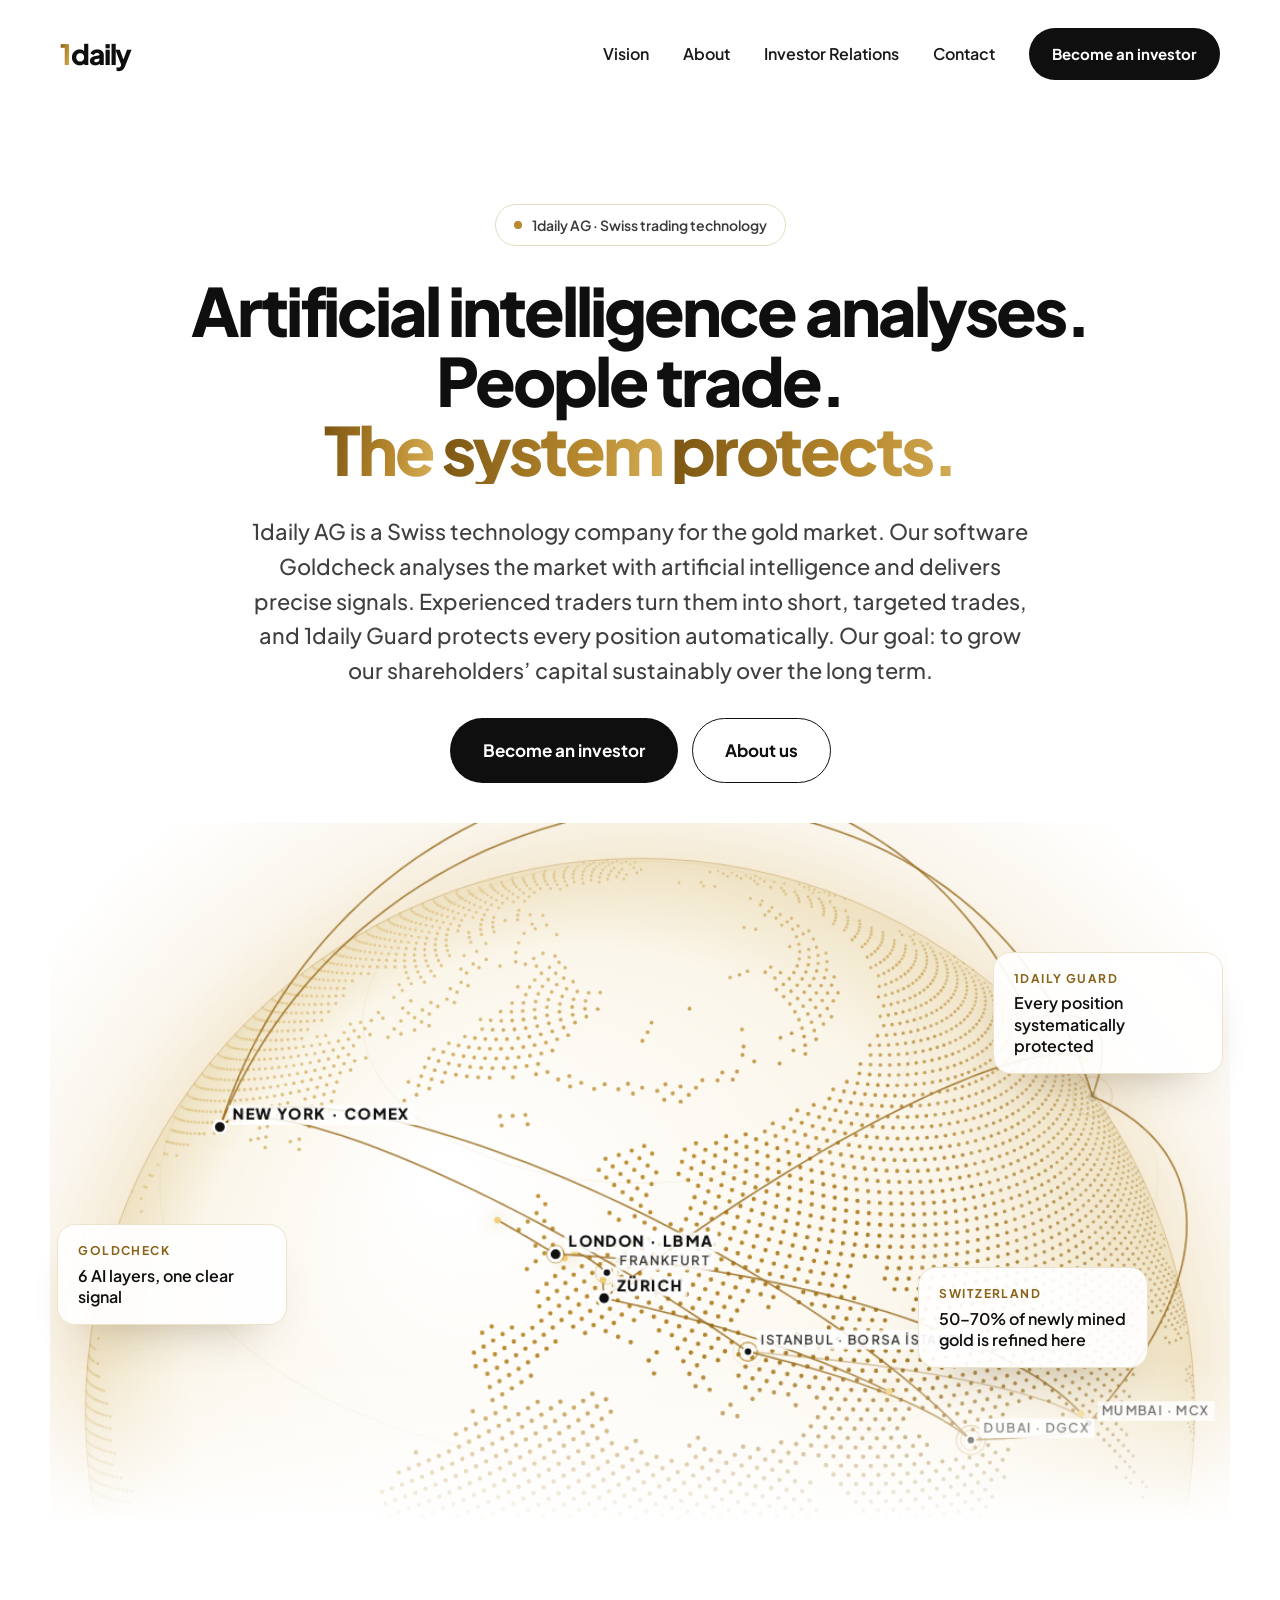
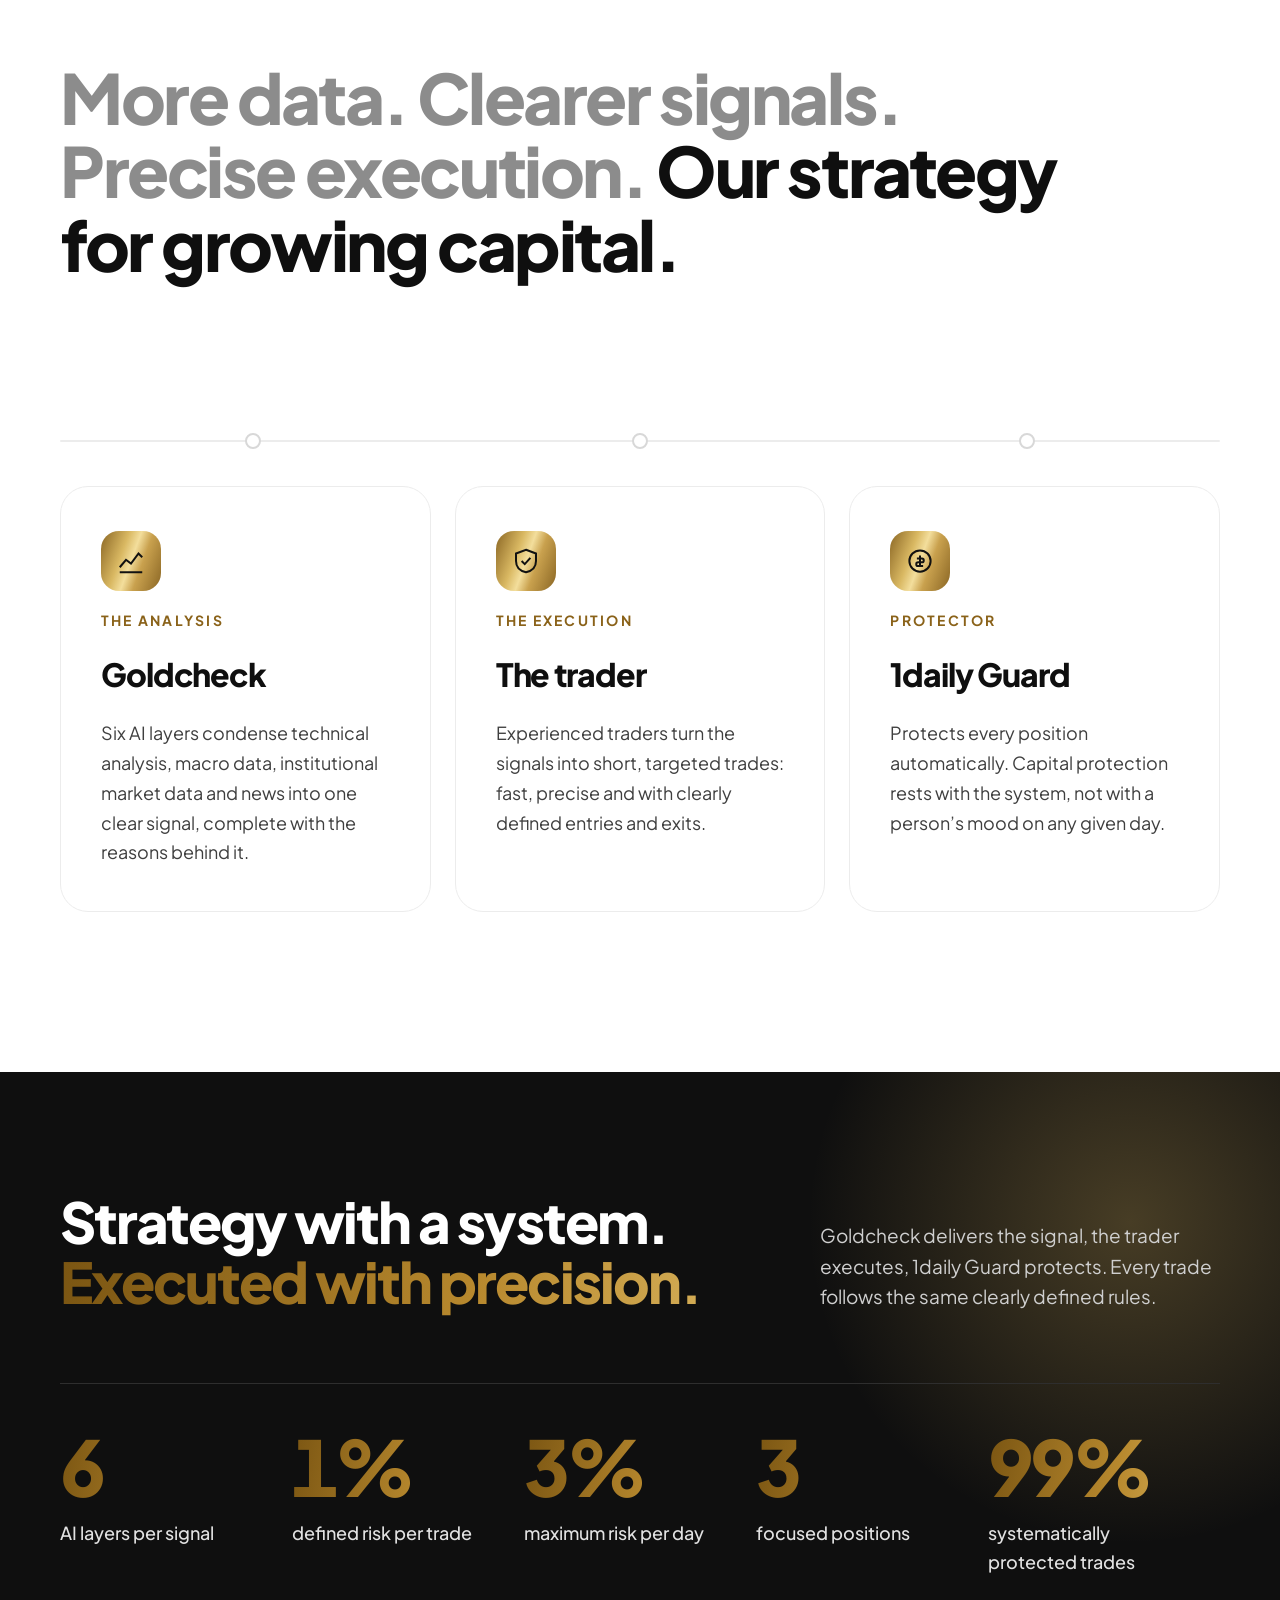
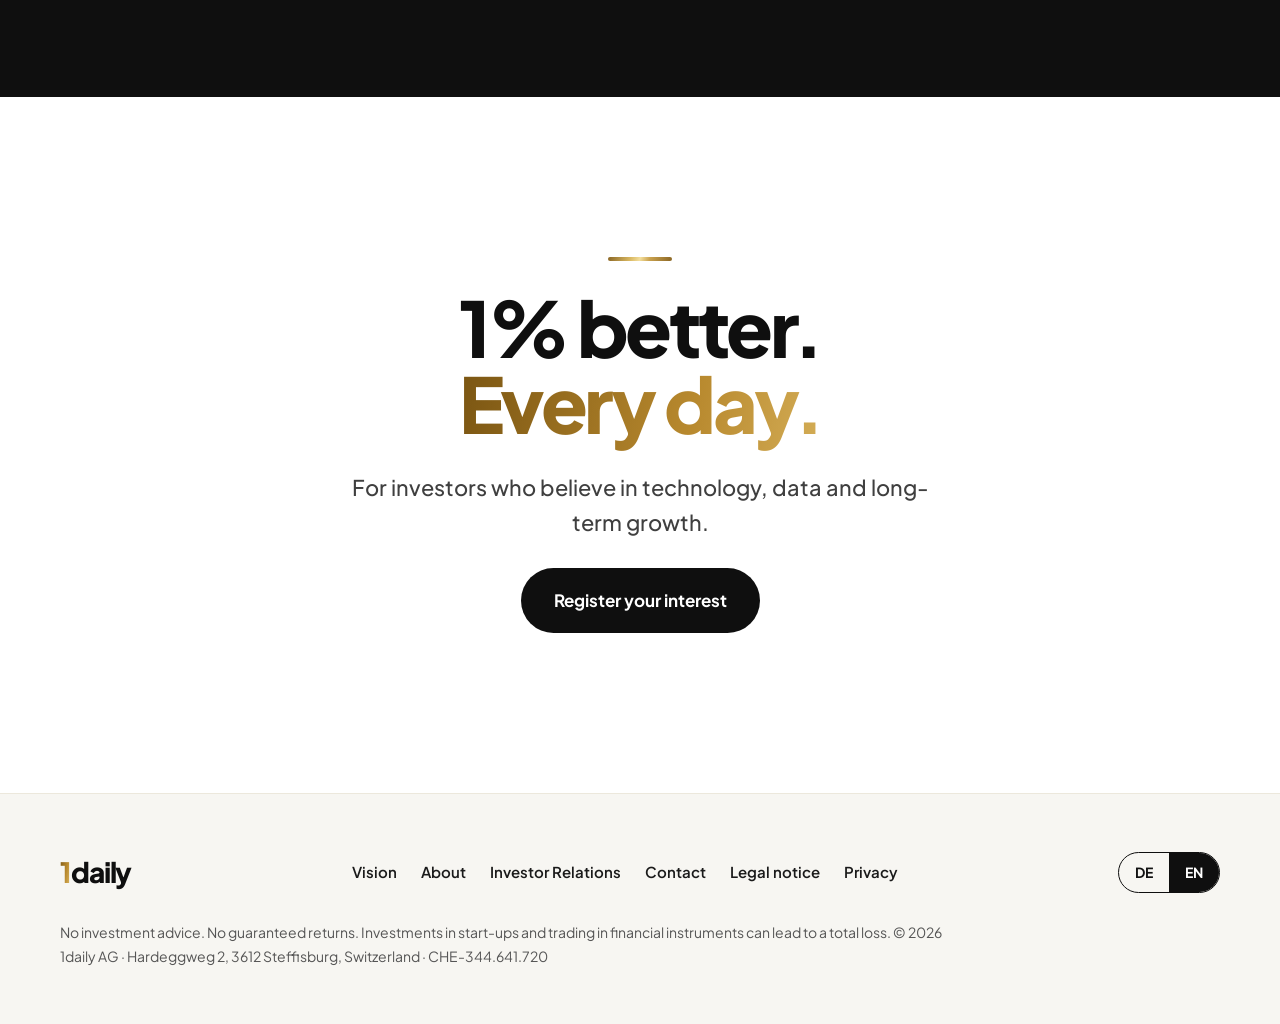
==== index.html @ 1e3e887a "Über uns: Gründerfoto (Mount Everest 2011) statt Platzhalter Co-Authored-By: Claude Opus 5.5 <norepl" ====
<!doctype html>
<html lang="de">
<head>
<meta charset="utf-8">
<meta name="viewport" content="width=device-width, initial-scale=1">
<title>1daily AG | Schweizer Handelstechnologie für den Goldmarkt</title>
<meta name="description" content="Die 1daily AG verbindet künstliche Intelligenz, erfahrene Trader und systematischen Kapitalschutz für langfristiges, nachhaltiges Kapitalwachstum am Goldmarkt.">
<meta property="og:type" content="website">
<meta property="og:title" content="1daily AG | Schweizer Handelstechnologie für den Goldmarkt">
<meta property="og:description" content="Die 1daily AG verbindet künstliche Intelligenz, erfahrene Trader und systematischen Kapitalschutz für langfristiges, nachhaltiges Kapitalwachstum am Goldmarkt.">
<meta property="og:locale" content="de_CH">
<meta name="theme-color" content="#FFFFFF">
<link rel="alternate" hreflang="de" href="index.html">
<link rel="alternate" hreflang="en" href="en/index.html">
<link rel="alternate" hreflang="x-default" href="index.html">
<link rel="icon" href="assets/img/favicon.svg" type="image/svg+xml">
<link rel="preload" href="assets/fonts/plus-jakarta-sans-latin-800-normal.woff2" as="font" type="font/woff2" crossorigin>
<link rel="stylesheet" href="assets/css/style.css?v=7">
<script>
/* Spracherkennung: Deutsch ist Standard; ohne Deutsch im Browser → Englisch. Manuelle Wahl hat Vorrang. */
(function(){try{if(/bot|crawl|spider|slurp|lighthouse/i.test(navigator.userAgent))return;var cur=document.documentElement.lang,s=localStorage.getItem('lang'),want=s;
if(!want){var l=(navigator.languages&&navigator.languages.length?navigator.languages:[navigator.language||'']).map(function(x){return(x||'').toLowerCase()});
want=cur==='de'?(l.some(function(x){return x.indexOf('de')===0})?'de':'en'):((l[0]||'').indexOf('de')===0?'de':'en');}
if(want!==cur){var alt=document.querySelector('link[rel=alternate][hreflang='+want+']');if(alt)location.replace(alt.getAttribute('href'));}}catch(e){}})();
</script>
</head>
<body>
<a class="skip" href="#main">Zum Inhalt springen</a>
<header class="site-header"><div class="wrap">
<a class="wordmark" href="index.html" aria-label="1daily AG, zur Startseite"><span class="gold">1</span>daily</a>
<nav class="nav" aria-label="Hauptnavigation"><a class="nl" href="vision.html">Vision</a><a class="nl" href="ueber-uns.html">Über uns</a><a class="nl" href="investor-relations.html">Investor Relations</a><a class="nl" href="kontakt.html">Kontakt</a><a class="btn btn-dark btn-sm" href="investor-relations.html#form">Investor werden</a></nav>
<button class="burger" type="button" data-menu="open" aria-label="Menü öffnen" aria-expanded="false" aria-controls="mmenu"><svg width="28" height="28" viewBox="0 0 28 28" fill="none" stroke-width="2.2" stroke-linecap="round" aria-hidden="true"><defs><linearGradient id="bgold" x1="0" y1="0" x2="1" y2="0"><stop offset="0" stop-color="#8A6624"/><stop offset=".55" stop-color="#D9B862"/><stop offset="1" stop-color="#B8892E"/></linearGradient></defs><path stroke="url(#bgold)" d="M4 8h20M10 14h14M16 20h8"/></svg></button>
</div></header>
<div class="mmenu" id="mmenu" role="dialog" aria-modal="true" aria-label="Menü">
<div class="mmenu-top"><a class="wordmark" href="index.html" aria-label="1daily AG, zur Startseite"><span class="gold">1</span>daily</a><button class="burger close" style="display:inline-flex" type="button" data-menu="close" aria-label="Menü schliessen"><svg width="22" height="22" viewBox="0 0 24 24" fill="none" stroke="#0F0F0F" stroke-width="2" stroke-linecap="round" aria-hidden="true"><path d="M6 6l12 12M18 6L6 18"/></svg></button></div>
<nav aria-label="Mobile Navigation"><a href="vision.html">Vision<svg width="22" height="22" viewBox="0 0 24 24" fill="none" stroke="#8A6219" stroke-width="2" aria-hidden="true"><path d="M5 12h14M13 6l6 6-6 6"/></svg></a><a href="ueber-uns.html">Über uns<svg width="22" height="22" viewBox="0 0 24 24" fill="none" stroke="#8A6219" stroke-width="2" aria-hidden="true"><path d="M5 12h14M13 6l6 6-6 6"/></svg></a><a href="investor-relations.html">Investor Relations<svg width="22" height="22" viewBox="0 0 24 24" fill="none" stroke="#8A6219" stroke-width="2" aria-hidden="true"><path d="M5 12h14M13 6l6 6-6 6"/></svg></a><a href="kontakt.html">Kontakt<svg width="22" height="22" viewBox="0 0 24 24" fill="none" stroke="#8A6219" stroke-width="2" aria-hidden="true"><path d="M5 12h14M13 6l6 6-6 6"/></svg></a></nav>
<div class="mmenu-bottom"><a class="btn btn-gold" href="investor-relations.html#form">Investor werden</a>
<div class="lang" style="align-self:center" aria-label="Sprache"><a href="index.html" data-lang="de" hreflang="de" lang="de" aria-current="true">Deutsch</a><a href="en/index.html" data-lang="en" hreflang="en" lang="en">English</a></div>
<small>1daily AG · Steffisburg, Schweiz</small></div>
</div>
<main id="main">

<section class="hero">
<div class="pill up"><span class="dot blink"></span>1daily AG · Schweizer Handelstechnologie</div>
<h1 class="h-xl up u1">Die künstliche Intelligenz analysiert.<br>Der Mensch handelt.<br><span class="gold">Das System schützt.</span></h1>
<div class="up u2" style="display:flex;flex-direction:column;align-items:center;gap:8px">
<p class="lead" id="hero-lead">Die 1daily AG ist ein Schweizer Technologieunternehmen für den Goldmarkt. Unsere Software Goldcheck analysiert den Markt mit künstlicher Intelligenz und liefert präzise Signale. Erfahrene Trader setzen sie in kurzen, gezielten Trades um, und 1daily&nbsp;Guard sichert jede Position automatisch ab. Unser Ziel: das Kapital unserer Aktionärinnen und Aktionäre langfristig und nachhaltig wachsen zu lassen.</p>
<button class="more" type="button" data-more="hero-lead" aria-expanded="false" aria-controls="hero-lead"></button></div>
<div class="ctas up u3"><a class="btn btn-dark" href="investor-relations.html#form">Investor werden</a><a class="btn btn-light" href="ueber-uns.html">Über uns</a></div>
</section>
<section class="globe-stage zoom" aria-label="Globus der wichtigsten Goldhandelsplätze">
<div class="globe-box"><canvas id="globe" data-cfg='{"lon0":6,"tilt":0.62,"scale":0.47,"speed":0.00005,"period":7600,"labels":true}' role="img" aria-label="Rotierender Globus mit goldenen Verbindungen zwischen den wichtigsten Goldhandelsplätzen: London (LBMA), Zürich, Frankfurt, COMEX New York, SHFE Shanghai, JPX Osaka, MCX Mumbai, DGCX Dubai und Borsa İstanbul."></canvas></div>
<div class="globe-fade"></div>
<div class="chip float f1" style="left:3%;top:56%"><b>Goldcheck</b><span>6 KI-Ebenen, ein klares Signal</span></div>
<div class="chip float f2" style="right:3%;top:18%"><b>1daily&nbsp;Guard</b><span>Jede Position systematisch abgesichert</span></div>
<div class="chip float f3" style="right:9%;top:62%"><b>Schweiz</b><span>50–70 % des neuen Goldes werden hier raffiniert</span></div>
</section>
<section class="wrap statement"><h2 class="reveal"><span class="muted">Mehr Daten. Klarere Signale. Präzise Umsetzung.</span> Unsere Strategie für wachsendes Kapital.</h2></section>
<section class="wrap" style="padding-bottom:160px"><div class="grid g3" data-flow><article class="card reveal"><div class="icon"><svg width="30" height="30" viewBox="0 0 24 24" fill="none" stroke="#111" stroke-width="1.6" aria-hidden="true"><path d="M3 17l5-6 4 3 6-8 3 3"/><path d="M3 21h18"/></svg></div><div class="eyebrow">Die Analyse</div><h3>Goldcheck</h3><p>Sechs KI-Ebenen verdichten Technik, Makrodaten, institutionelle Marktdaten und News zu einem klaren, begründeten Signal.</p></article><article class="card reveal"><div class="icon"><svg width="30" height="30" viewBox="0 0 24 24" fill="none" stroke="#111" stroke-width="1.6" aria-hidden="true"><path d="M12 3l8 3v6c0 5-3.5 8-8 9-4.5-1-8-4-8-9V6z"/><path d="M8.5 12l2.5 2.5 4.5-5"/></svg></div><div class="eyebrow">Der Handel</div><h3>Der Trader</h3><p>Erfahrene Trader setzen die Signale in kurzen, gezielten Trades um: schnell, präzise und mit klar definiertem Ein- und Ausstieg.</p></article><article class="card reveal"><div class="icon"><svg width="30" height="30" viewBox="0 0 24 24" fill="none" stroke="#111" stroke-width="1.6" aria-hidden="true"><circle cx="12" cy="12" r="8.5"/><path d="M12 7.5v9M9.5 10h4a1.5 1.5 0 010 3h-3a1.5 1.5 0 000 3h4"/></svg></div><div class="eyebrow">Protector</div><h3>1daily&nbsp;Guard</h3><p>Sichert jede Position automatisch ab. Der Kapitalschutz liegt beim System, nicht bei der Tagesform eines Menschen.</p></article></div></section>
<section class="dark"><div class="glow"></div><div class="wrap sec" style="position:relative;display:flex;flex-direction:column;gap:72px">
<div class="reveal" style="display:flex;flex-wrap:wrap;justify-content:space-between;align-items:flex-end;gap:28px">
<h2 class="h-l">Strategie mit System.<br><span class="gold">Präzise umgesetzt.</span></h2>
<p style="font-size:19px;max-width:400px">Goldcheck liefert das Signal, der Trader setzt es um, 1daily&nbsp;Guard sichert ab. Jeder Trade folgt denselben, klar definierten Regeln.</p></div>
<div class="rules"><div class="reveal"><div class="big gold">6</div><span>KI-Ebenen pro Signal</span></div><div class="reveal"><div class="big gold">1 %</div><span>definiertes Risiko pro Trade</span></div><div class="reveal"><div class="big gold">3 %</div><span>maximales Risiko pro Tag</span></div><div class="reveal"><div class="big gold">3</div><span>fokussierte Positionen</span></div><div class="reveal"><div class="big gold">100 %</div><span>systematisch abgesicherte Trades</span></div></div></div></section>
<section class="wrap sec center" style="padding-top:160px;padding-bottom:160px">
<div class="bar reveal"></div>
<h2 class="reveal" style="font-size:clamp(44px,6vw,84px);line-height:1;letter-spacing:-.045em">1 % besser.<br><span class="gold">Jeden Tag.</span></h2>
<p class="reveal lead" style="max-width:600px">Für Investoren, die an Technologie, Daten und langfristiges Wachstum glauben.</p>
<a class="btn btn-dark reveal" href="investor-relations.html#form">Interesse anmelden</a>
</section>
</main>
<footer class="site-footer"><div class="wrap">
<div class="foot-top"><a class="wordmark" href="index.html" aria-label="1daily AG, zur Startseite"><span class="gold">1</span>daily</a>
<nav class="foot-nav" aria-label="Fusszeile"><a href="vision.html">Vision</a><a href="ueber-uns.html">Über uns</a><a href="investor-relations.html">Investor Relations</a><a href="kontakt.html">Kontakt</a><a href="kontakt.html#impressum">Impressum</a><a href="datenschutz.html">Datenschutz</a></nav>
<div class="lang" role="group" aria-label="Sprache wählen"><a href="index.html" data-lang="de" hreflang="de" lang="de" aria-current="true">DE</a><a href="en/index.html" data-lang="en" hreflang="en" lang="en">EN</a></div></div>
<p class="foot-legal">Keine Anlageberatung. Keine Renditegarantie. Investitionen in Jungunternehmen und der Handel mit Finanzinstrumenten können zum Totalverlust führen. © 2026 1daily AG · Hardeggweg 2, 3612 Steffisburg, Schweiz · CHE-344.641.720</p>
</div></footer>
<script src="assets/js/config.js?v=5"></script>
<script src="assets/js/globe.js?v=5"></script>
<script src="assets/js/anim.js?v=4"></script>
<script src="assets/js/main.js?v=4"></script>
</body>
</html>
---- assets/css/style.css ----
/* 1daily AG – Website Stylesheet */
@font-face{font-family:"Plus Jakarta Sans";font-style:normal;font-weight:400;font-display:swap;src:url(../fonts/plus-jakarta-sans-latin-400-normal.woff2) format("woff2");unicode-range:U+0000-00FF,U+0131,U+0152-0153,U+02BB-02BC,U+02C6,U+02DA,U+02DC,U+0304,U+0308,U+0329,U+2000-206F,U+20AC,U+2122,U+2191,U+2193,U+2212,U+2215,U+FEFF,U+FFFD}
@font-face{font-family:"Plus Jakarta Sans";font-style:normal;font-weight:500;font-display:swap;src:url(../fonts/plus-jakarta-sans-latin-500-normal.woff2) format("woff2");unicode-range:U+0000-00FF,U+0131,U+0152-0153,U+02BB-02BC,U+02C6,U+02DA,U+02DC,U+0304,U+0308,U+0329,U+2000-206F,U+20AC,U+2122,U+2191,U+2193,U+2212,U+2215,U+FEFF,U+FFFD}
@font-face{font-family:"Plus Jakarta Sans";font-style:normal;font-weight:600;font-display:swap;src:url(../fonts/plus-jakarta-sans-latin-600-normal.woff2) format("woff2");unicode-range:U+0000-00FF,U+0131,U+0152-0153,U+02BB-02BC,U+02C6,U+02DA,U+02DC,U+0304,U+0308,U+0329,U+2000-206F,U+20AC,U+2122,U+2191,U+2193,U+2212,U+2215,U+FEFF,U+FFFD}
@font-face{font-family:"Plus Jakarta Sans";font-style:normal;font-weight:700;font-display:swap;src:url(../fonts/plus-jakarta-sans-latin-700-normal.woff2) format("woff2");unicode-range:U+0000-00FF,U+0131,U+0152-0153,U+02BB-02BC,U+02C6,U+02DA,U+02DC,U+0304,U+0308,U+0329,U+2000-206F,U+20AC,U+2122,U+2191,U+2193,U+2212,U+2215,U+FEFF,U+FFFD}
@font-face{font-family:"Plus Jakarta Sans";font-style:normal;font-weight:800;font-display:swap;src:url(../fonts/plus-jakarta-sans-latin-800-normal.woff2) format("woff2");unicode-range:U+0000-00FF,U+0131,U+0152-0153,U+02BB-02BC,U+02C6,U+02DA,U+02DC,U+0304,U+0308,U+0329,U+2000-206F,U+20AC,U+2122,U+2191,U+2193,U+2212,U+2215,U+FEFF,U+FFFD}
@font-face{font-family:"Plus Jakarta Sans";font-style:normal;font-weight:400;font-display:swap;src:url(../fonts/plus-jakarta-sans-latin-ext-400-normal.woff2) format("woff2");unicode-range:U+0100-02BA,U+02BD-02C5,U+02C7-02CC,U+02CE-02D7,U+02DD-02FF,U+0304,U+0308,U+0329,U+1D00-1DBF,U+1E00-1E9F,U+1EF2-1EFF,U+2020,U+20A0-20AB,U+20AD-20C0,U+2113,U+2C60-2C7F,U+A720-A7FF}
@font-face{font-family:"Plus Jakarta Sans";font-style:normal;font-weight:600;font-display:swap;src:url(../fonts/plus-jakarta-sans-latin-ext-600-normal.woff2) format("woff2");unicode-range:U+0100-02BA,U+02BD-02C5,U+02C7-02CC,U+02CE-02D7,U+02DD-02FF,U+0304,U+0308,U+0329,U+1D00-1DBF,U+1E00-1E9F,U+1EF2-1EFF,U+2020,U+20A0-20AB,U+20AD-20C0,U+2113,U+2C60-2C7F,U+A720-A7FF}
@font-face{font-family:"Plus Jakarta Sans";font-style:normal;font-weight:800;font-display:swap;src:url(../fonts/plus-jakarta-sans-latin-ext-800-normal.woff2) format("woff2");unicode-range:U+0100-02BA,U+02BD-02C5,U+02C7-02CC,U+02CE-02D7,U+02DD-02FF,U+0304,U+0308,U+0329,U+1D00-1DBF,U+1E00-1E9F,U+1EF2-1EFF,U+2020,U+20A0-20AB,U+20AD-20C0,U+2113,U+2C60-2C7F,U+A720-A7FF}

:root{
  --ink:#0F0F0F;--text:#3F3F3F;--muted:#6A6A6A;--line:#ECECEC;--cream:#F7F6F2;--goldline:#ECE3CC;
  --gold-dark:#8A6219;--gold:#B8892E;
  --gold-text:linear-gradient(100deg,#7A5512 0%,#B8892E 30%,#D9B45E 50%,#B8892E 70%,#7A5512 100%);
  --gold-bg:linear-gradient(110deg,#8A6624 0%,#D9B862 35%,#F3DE9C 50%,#C9A14E 65%,#8A6624 100%);
  --wrap:1240px;--pad:40px;
}
*,*::before,*::after{box-sizing:border-box}
html{-webkit-text-size-adjust:100%;scroll-behavior:smooth}
body{margin:0;background:#FFF;color:#111;font-family:"Plus Jakarta Sans",ui-sans-serif,system-ui,-apple-system,"Segoe UI",sans-serif;font-size:18px;line-height:1.6;overflow-x:hidden}
a{color:inherit;text-decoration:none}
img{max-width:100%;display:block}
h1,h2,h3{margin:0;color:var(--ink);font-weight:800;letter-spacing:-.035em}
p{margin:0}
.wrap{max-width:var(--wrap);margin:0 auto;padding-left:var(--pad);padding-right:var(--pad)}
.skip{position:absolute;left:-999px;top:0;background:#000;color:#fff;padding:10px 16px;z-index:200}
.skip:focus{left:10px;top:10px}
:focus-visible{outline:3px solid #C9A14E;outline-offset:3px}

/* Typo */
.gold{background:var(--gold-text);background-size:220% 100%;-webkit-background-clip:text;background-clip:text;color:transparent;animation:sheen 7s linear infinite}
@keyframes sheen{to{background-position:-220% 0}}
.eyebrow{font-size:14px;font-weight:700;letter-spacing:.16em;text-transform:uppercase;color:var(--gold-dark)}
.h-xl{font-size:clamp(36px,5.2vw,78px);line-height:1.04;letter-spacing:-.045em}
.h-l{font-size:clamp(34px,4.4vw,64px);line-height:1.06}
.h-m{font-size:clamp(28px,3vw,40px);line-height:1.15}
.lead{font-size:clamp(19px,1.7vw,22px);line-height:1.6;font-weight:500;color:var(--text)}
.body{font-size:19px;line-height:1.7;font-weight:500;color:var(--text)}
.muted{color:#8C8C8C}

/* Buttons */
.btn{display:inline-flex;align-items:center;justify-content:center;gap:10px;border-radius:999px;font-weight:700;font-size:17px;padding:18px 32px;border:1.5px solid transparent;cursor:pointer;font-family:inherit;transition:transform .25s ease,box-shadow .25s ease}
.btn:hover{transform:translateY(-2px);box-shadow:0 14px 30px -14px rgba(0,0,0,.45)}
.btn-dark{background:var(--ink);color:#FFF}
.btn-light{background:#FFF;color:var(--ink);border-color:var(--ink)}
.btn-gold{background:var(--gold-bg);color:#111;font-weight:800}
.btn-sm{padding:13px 22px;font-size:15px}

/* Header */
.site-header{position:relative;z-index:20}
.site-header .wrap{display:flex;align-items:center;justify-content:space-between;gap:18px;padding-top:28px;padding-bottom:28px}
.wordmark{font-size:28px;font-weight:800;letter-spacing:-.04em;color:var(--ink)}
.nav{display:flex;align-items:center;gap:34px;font-size:16px;font-weight:600;color:#1A1A1A}
.nav a.nl:hover,.nav a[aria-current="page"]{color:var(--gold-dark)}
.burger{display:none;width:48px;height:48px;border-radius:12px;border:0;background:transparent;margin-right:-10px;transition:transform .25s ease;align-items:center;justify-content:center;cursor:pointer;padding:0}
.burger:hover{transform:translateX(-2px)}
.burger:active{transform:scale(.94)}
.mmenu{position:fixed;inset:0;z-index:100;background:#FFF;display:none;flex-direction:column;padding:28px 28px 36px;overflow-y:auto}
.menu-open .mmenu{display:flex;animation:menuin .35s cubic-bezier(.2,.7,.2,1) both}
.menu-open{overflow:hidden}
@keyframes menuin{from{opacity:0;transform:translateY(-12px)}to{opacity:1;transform:none}}
.mmenu-top{display:flex;justify-content:space-between;align-items:center}
.mmenu nav{display:flex;flex-direction:column;margin-top:48px;border-top:1px solid var(--line)}
.mmenu nav a{display:flex;justify-content:space-between;align-items:center;padding:22px 0;border-bottom:1px solid var(--line);font-size:30px;font-weight:800;letter-spacing:-.03em;color:var(--ink)}
.mmenu nav a:hover,.mmenu nav a[aria-current="page"]{color:var(--gold-dark)}
.mmenu-bottom{margin-top:auto;padding-top:40px;display:flex;flex-direction:column;gap:18px;text-align:center}
.mmenu-bottom .btn{width:100%;padding:20px;font-size:18px}
.mmenu-bottom small{font-size:14px;color:#555}

/* Hero (Startseite) */
.hero{max-width:1100px;margin:0 auto;padding:96px var(--pad) 0;text-align:center;display:flex;flex-direction:column;align-items:center;gap:30px}
.pill{display:inline-flex;align-items:center;gap:10px;border:1px solid #E6DCC2;border-radius:999px;padding:9px 18px;font-size:14px;font-weight:600;color:#3A3A3A}
.dot{width:8px;height:8px;border-radius:50%;background:var(--gold)}
.hero .lead{max-width:780px}
.more{display:none;background:none;border:0;padding:6px 0;font:inherit;font-size:16px;font-weight:700;color:var(--gold-dark);cursor:pointer}
.ctas{display:flex;flex-wrap:wrap;justify-content:center;gap:14px}
.globe-stage{position:relative;max-width:var(--wrap);margin:40px auto 0;height:clamp(420px,56vw,760px);overflow:hidden}
.globe-box{position:absolute;left:50%;top:0;width:min(1180px,140%);aspect-ratio:1/1;transform:translateX(-50%)}
.globe-box canvas{position:absolute;inset:0;width:100%;height:100%;display:block;cursor:grab;touch-action:pan-y}
.globe-fade{position:absolute;left:0;right:0;bottom:0;height:180px;background:linear-gradient(180deg,rgba(255,255,255,0) 0%,#FFF 90%);pointer-events:none}
.chip{position:absolute;background:rgba(255,255,255,.92);border:1px solid var(--goldline);border-radius:18px;padding:16px 20px;box-shadow:0 24px 50px -30px rgba(80,55,10,.45);display:flex;flex-direction:column;gap:4px;max-width:230px;pointer-events:none}
.chip b{font-size:12px;font-weight:700;letter-spacing:.12em;text-transform:uppercase;color:var(--gold-dark)}
.chip span{font-size:16px;font-weight:600;line-height:1.35;color:#111}
.statement{padding-top:120px;padding-bottom:160px}
.statement h2{font-size:clamp(34px,5.4vw,72px);line-height:1.06;max-width:1000px}

/* Karten */
.grid{display:grid;gap:24px}
.g3{grid-template-columns:repeat(auto-fit,minmax(300px,1fr))}
.g4{grid-template-columns:repeat(auto-fit,minmax(240px,1fr))}
.card{border:1.5px solid var(--line);border-radius:28px;padding:44px 40px;display:flex;flex-direction:column;gap:18px;background:#FFF;transition:transform .35s ease,border-color .35s ease,box-shadow .35s ease}
.card:hover{transform:translateY(-6px);border-color:#D9B45E;box-shadow:0 30px 60px -36px rgba(122,85,18,.45)}
.icon{width:60px;height:60px;border-radius:18px;background:var(--gold-bg);display:flex;align-items:center;justify-content:center}
.card h3{font-size:32px}
.card p{font-size:18px;line-height:1.65;color:var(--text)}
.num{font-size:15px;font-weight:800;color:var(--gold-dark)}

/* Sektionen */
.sec{padding-top:120px;padding-bottom:120px}
.sec-tight{padding-top:40px}
.bg-cream{background:var(--cream)}
.dark{background:var(--ink);color:#FFF;position:relative;overflow:hidden}
.dark h2,.dark h3{color:#FFF}
.dark p{color:#CFCFCF}
.glow{position:absolute;right:-200px;top:-200px;width:700px;height:700px;border-radius:50%;background:radial-gradient(circle,rgba(217,180,94,.28),rgba(217,180,94,0) 65%);pointer-events:none}
.sec-head{display:flex;flex-direction:column;gap:20px;max-width:880px;margin-bottom:64px}
.split{display:flex;flex-wrap:wrap;gap:64px}
.split>*{flex:1 1 380px}
.stack{display:flex;flex-direction:column;gap:22px}
.rules{display:grid;grid-template-columns:repeat(auto-fit,minmax(190px,1fr));border-top:1px solid #2E2E2E}
.rules>div{padding:44px 28px 0 0;display:flex;flex-direction:column;gap:14px}
.big{font-size:clamp(56px,6vw,88px);font-weight:800;letter-spacing:-.05em;line-height:1}
.dark .rules span{font-size:18px;font-weight:500;color:#E2E2E2}
.center{text-align:center;display:flex;flex-direction:column;align-items:center;gap:28px}
.bar{width:64px;height:4px;border-radius:4px;background:var(--gold-bg)}
.rule{height:2px;width:100%;background:var(--gold-bg);transform-origin:left center;animation:rule 1.8s cubic-bezier(.2,.7,.2,1) .4s both}
@keyframes rule{from{transform:scaleX(0)}}
.page-hero{padding-top:110px;padding-bottom:110px;display:flex;flex-direction:column;gap:30px}
.page-hero h1{font-size:clamp(40px,6vw,92px);line-height:1.03;letter-spacing:-.045em;max-width:1100px}
.page-hero .lead{max-width:780px;font-size:clamp(20px,1.8vw,24px)}
blockquote{margin:0}
.quote{padding:56px;border-radius:32px;background:var(--cream);font-size:clamp(24px,2.6vw,38px);line-height:1.3;font-weight:700;letter-spacing:-.025em;color:var(--ink)}
.quote-side{border-left:3px solid #C9A14E;padding-left:40px;display:flex;flex-direction:column;gap:22px}
.quote-side .q{font-size:clamp(22px,2vw,28px);line-height:1.5;font-weight:600;color:var(--ink);letter-spacing:-.015em}
.mix{display:flex;flex-wrap:wrap;gap:40px;margin-top:64px}
.mix>div{flex:1 1 260px;border-top:3px solid #C9A14E;padding-top:24px}
.mix b{display:block;font-size:26px;font-weight:800;letter-spacing:-.02em}
.mix p{margin-top:10px;color:#4A4A4A}
.facts{display:grid;grid-template-columns:repeat(auto-fit,minmax(220px,1fr));gap:0;border-top:1px solid var(--line)}
.facts>div{padding:28px 24px 28px 0;border-bottom:1px solid var(--line)}
.facts dt{font-size:13px;font-weight:700;letter-spacing:.12em;text-transform:uppercase;color:var(--gold-dark)}
.facts dd{margin:8px 0 0;font-size:19px;font-weight:600;color:var(--ink)}
.portrait{aspect-ratio:4/5;border-radius:30px;background:linear-gradient(160deg,#F7F1E1,#FFFFFF 60%);border:1px solid var(--goldline);display:flex;align-items:flex-end;justify-content:flex-start;padding:36px;overflow:hidden;position:relative}
.portrait .initials{position:absolute;right:-20px;top:-40px;font-size:260px;font-weight:800;letter-spacing:-.06em;line-height:1;opacity:.9}
.stat-row{display:flex;gap:44px;flex-wrap:wrap}
.stat-row .big{font-size:64px}
.funds{display:grid;grid-template-columns:repeat(auto-fit,minmax(200px,1fr));gap:18px}
.funds>div{background:#1A1A1A;border:1px solid #2E2E2E;border-radius:22px;padding:28px}
.funds span{display:block;margin-top:8px;color:#D6D6D6;font-size:17px}

/* Formulare */
.form{display:grid;grid-template-columns:1fr 1fr;gap:20px}
.form .full{grid-column:1/-1}
.field{display:flex;flex-direction:column;gap:8px}
.field label{font-size:15px;font-weight:700;color:var(--ink)}
.field input,.field select,.field textarea{font:inherit;font-size:17px;padding:16px 18px;border:1.5px solid #DADADA;border-radius:16px;background:#FFF;color:#111;width:100%}
.field textarea{min-height:150px;resize:vertical}
.field input:focus,.field select:focus,.field textarea:focus{border-color:#B8892E;outline:none;box-shadow:0 0 0 4px rgba(217,180,94,.25)}
.check{display:flex;gap:12px;align-items:flex-start;font-size:15px;line-height:1.55;color:var(--text)}
.check input{width:20px;height:20px;margin-top:2px;accent-color:#8A6219;flex:none}
.check a{text-decoration:underline}
.hp{position:absolute;left:-5000px}
.form-card{background:#FFF;border:1.5px solid var(--line);border-radius:32px;padding:48px}
.form-status{grid-column:1/-1;font-size:16px;font-weight:600;min-height:1em}
.form-status.err{color:#A1261B}
.success{display:none;text-align:center;padding:40px 10px;flex-direction:column;align-items:center;gap:14px}
.sent .success{display:flex}
.sent form{display:none}
.risk{background:var(--cream);border-radius:24px;padding:32px 36px;font-size:15px;line-height:1.7;color:var(--text)}
.risk b{display:block;font-size:13px;letter-spacing:.12em;text-transform:uppercase;color:var(--gold-dark);margin-bottom:8px}
.legal h2{font-size:28px;margin:48px 0 14px}
.legal p,.legal li{font-size:17px;line-height:1.75;color:var(--text)}
.legal ul{padding-left:22px}

/* Footer */
.site-footer{background:var(--cream);border-top:1px solid #ECE8DC}
.site-footer .wrap{padding-top:56px;padding-bottom:56px;display:flex;flex-direction:column;gap:26px}
.foot-top{display:flex;flex-wrap:wrap;justify-content:space-between;gap:24px;align-items:center}
.foot-nav{display:flex;flex-wrap:wrap;gap:24px;font-size:15px;font-weight:600;color:#1A1A1A}
.foot-nav a:hover{color:var(--gold-dark)}
.lang{display:inline-flex;border:1.5px solid var(--ink);border-radius:999px;overflow:hidden;font-size:14px;font-weight:700}
.lang a{padding:8px 16px}
.lang a[aria-current="true"]{background:var(--ink);color:#FFF}
.foot-legal{font-size:14px;line-height:1.7;color:#555;max-width:900px}

/* Animationen */
.up{animation:up 1s cubic-bezier(.2,.7,.2,1) both}.u1{animation-delay:.12s}.u2{animation-delay:.24s}.u3{animation-delay:.36s}
@keyframes up{from{opacity:0;transform:translateY(28px)}to{opacity:1;transform:none}}
.zoom{animation:zoom 1.6s cubic-bezier(.2,.7,.2,1) .2s both}
@keyframes zoom{from{opacity:0;transform:scale(.92) translateY(30px)}to{opacity:1;transform:none}}
.float{animation:float 6s ease-in-out infinite}.f1{animation-delay:-1.5s}.f2{animation-delay:-3s}.f3{animation-delay:-4.5s}
@keyframes float{0%,100%{transform:translateY(0)}50%{transform:translateY(-10px)}}
.blink{animation:blink 2s ease-in-out infinite}@keyframes blink{50%{opacity:.25}}
@supports (animation-timeline:view()){.reveal{animation:up linear both;animation-timeline:view();animation-range:entry 0% cover 30%}}

/* Mobile */
@media (max-width:860px){
  :root{--pad:24px}
  body{font-size:17px}
  .nav{display:none}
  .burger{display:inline-flex}
  .hero{padding-top:56px;gap:24px}
  .h-xl{font-size:clamp(32px,9vw,40px);letter-spacing:-.03em;line-height:1.08}
  .page-hero h1,.h-l{hyphens:manual}
  .page-hero h1{font-size:clamp(34px,9.5vw,44px);letter-spacing:-.035em}
  .hero .lead{display:-webkit-box;-webkit-line-clamp:3;-webkit-box-orient:vertical;overflow:hidden;font-size:18px}
  .hero .lead.open{display:block}
  .more{display:inline-flex}
  .chip{display:none}
  .sec{padding-top:84px;padding-bottom:84px}
  .statement{padding-top:72px;padding-bottom:96px}
  .page-hero{padding-top:64px;padding-bottom:72px}
  .card{padding:34px 28px}
  .quote{padding:34px 28px}
  .quote-side{padding-left:24px}
  .form{grid-template-columns:1fr}
  .form-card{padding:28px 22px;border-radius:24px}
  .btn{padding:17px 26px}
}
@media (prefers-reduced-motion:reduce){
  .up,.zoom,.gold,.float,.blink,.rule,.reveal,.mmenu{animation:none!important}
  html{scroll-behavior:auto}
}

/* ===== Interaktive Animationen (anim.js) ===== */
h1.wsplit .w{display:inline-block;overflow:hidden;vertical-align:top;padding-bottom:.14em;margin-bottom:-.14em}
h1.wsplit .wi{display:inline-block;animation:wordup .9s cubic-bezier(.2,.75,.2,1) both}
@keyframes wordup{from{transform:translateY(105%) rotate(2deg);opacity:0}to{transform:none;opacity:1}}
h1.wsplit .gold-words{background:none;animation:none}
.gold-lit-pending{-webkit-text-fill-color:#C4C4C4;transition:-webkit-text-fill-color 1.1s cubic-bezier(.2,.7,.2,1)}
.dark .gold-lit-pending{-webkit-text-fill-color:#5A5A5A}
.gold-lit-pending.gold-lit{-webkit-text-fill-color:transparent}
.rules .big,.funds .gold{font-variant-numeric:tabular-nums}
.flow-track{position:relative;height:2px;background:var(--line);margin:0 0 44px;border-radius:2px}
.flow-fill{position:absolute;inset:0;background:var(--gold-bg);transform:scaleX(0);transform-origin:left center;border-radius:2px;transition:transform .15s linear}
.flow-dot{position:absolute;top:50%;width:16px;height:16px;margin:-8px 0 0 -8px;border-radius:50%;background:#FFF;border:2px solid #D8D8D8;transition:border-color .4s,background .4s,box-shadow .4s,transform .4s}
.flow-dot.on{border-color:#B8892E;background:#F3DE9C;box-shadow:0 0 0 6px rgba(217,180,94,.22);transform:scale(1.15)}
[data-flow] .card{transition:transform .35s ease,border-color .5s ease,box-shadow .5s ease,opacity .5s ease}
[data-flow] .card:not(.flow-on){opacity:.55}
[data-flow] .card.flow-on{border-color:#E3CF9B}
.grid{perspective:1200px}
.card{position:relative}
.card::after{content:"";position:absolute;inset:0;border-radius:inherit;pointer-events:none;opacity:0;transition:opacity .3s;background:radial-gradient(420px circle at var(--mx,50%) var(--my,50%),rgba(243,222,156,.28),transparent 60%)}
.card.tilt::after{opacity:1}
.card.tilt{transition:rotate .08s linear,border-color .35s,box-shadow .35s}
.card{transition:transform .35s ease,border-color .35s ease,box-shadow .35s ease,rotate .5s ease}
@media (max-width:860px){
  .flow-track{display:none}
  [data-flow] .card:not(.flow-on){opacity:1}
  [data-flow] .card{border-left:3px solid var(--line)}
  [data-flow] .card.flow-on{border-left-color:#C9A14E}
}
.no-motion .gold-lit-pending{-webkit-text-fill-color:transparent}

/* ===== Sektion «Ein Tropfen im Ozean» ===== */
.ocean-grid{display:grid;grid-template-columns:1fr 1fr;gap:64px;align-items:center}
.ocean-big{display:flex;align-items:baseline;gap:14px;flex-wrap:wrap;line-height:1}
.ocean-big .count{font-size:clamp(88px,11vw,168px);font-weight:800;letter-spacing:-.06em;font-variant-numeric:tabular-nums}
.ocean-unit{font-size:clamp(26px,2.6vw,38px);font-weight:800;letter-spacing:-.03em;color:var(--ink)}
.ocean-src{font-size:14px;color:var(--muted)}
.ocean-src a{text-decoration:underline}
.ocean-fig{margin:0;display:flex;flex-direction:column;gap:22px;align-items:center}
.ocean-fig svg{width:min(100%,440px);height:auto;overflow:visible}
.ocean-fig figcaption{display:flex;flex-direction:column;gap:8px;font-size:15px;color:var(--text);max-width:420px}
.ocean-fig figcaption span{display:flex;gap:10px;align-items:flex-start}
.lg{flex:none;display:inline-block;margin-top:5px}
.lg-ring{width:14px;height:14px;border-radius:50%;border:2px solid #C9A14E}
.lg-dot{width:8px;height:8px;margin:7px 3px 0;border-radius:50%;background:#0F0F0F}
.o-ring{stroke-dasharray:1163;stroke-dashoffset:0}
.js-anim:not(.no-motion) .ocean-fig .o-ring{stroke-dashoffset:1163;transition:stroke-dashoffset 2.2s cubic-bezier(.2,.7,.2,1)}
.js-anim:not(.no-motion) .ocean-fig.in .o-ring{stroke-dashoffset:0}
.o-ring2{transform-origin:200px 200px;animation:spin 60s linear infinite}
.o-ring2+.o-ring2{animation-direction:reverse;animation-duration:80s}
@keyframes spin{to{transform:rotate(360deg)}}
.o-pulse{transform-origin:262px 232px;animation:opulse 2.4s ease-out infinite}
@keyframes opulse{from{transform:scale(1);opacity:.6}to{transform:scale(5);opacity:0}}
.ocean-pts{display:grid;grid-template-columns:repeat(auto-fit,minmax(260px,1fr));gap:40px;margin-top:88px}
.ocean-pts>div{border-top:3px solid #C9A14E;padding-top:24px}
.ocean-pts b{display:block;font-size:24px;font-weight:800;letter-spacing:-.02em;margin-top:8px;color:var(--ink)}
.ocean-pts p{margin-top:10px;color:#4A4A4A;font-size:17px;line-height:1.65}
.ocean-close{margin-top:80px;font-size:clamp(26px,2.6vw,40px);font-weight:800;letter-spacing:-.03em;line-height:1.25;color:var(--ink)}
@media (max-width:860px){.ocean-grid{grid-template-columns:1fr;gap:48px}.ocean-pts{margin-top:56px}.ocean-close{margin-top:56px}}
@media (prefers-reduced-motion:reduce){.o-ring2,.o-pulse{animation:none}}

/* Mindestbeteiligung */
.min-pill{display:inline-flex;align-self:flex-start;align-items:center;gap:8px;margin-top:6px;border:1px solid rgba(217,180,94,.55);border-radius:999px;padding:10px 20px;font-size:16px;font-weight:600;color:#E6E6E6;background:rgba(217,180,94,.08)}
.min-pill b{color:#F3DE9C;font-weight:800}

/* Gründerfoto */
.portrait.photo{margin:0;padding:0;border:0;background:#1A1A1A;box-shadow:0 40px 80px -40px rgba(80,55,10,.45)}
.portrait.photo picture,.portrait.photo img{position:absolute;inset:0;width:100%;height:100%}
.portrait.photo img{object-fit:cover;object-position:50% 40%;transition:transform 1.2s cubic-bezier(.2,.7,.2,1)}
.portrait.photo:hover img{transform:scale(1.03)}
.portrait.photo figcaption{position:absolute;left:0;right:0;bottom:0;padding:70px 28px 24px;background:linear-gradient(180deg,rgba(0,0,0,0),rgba(0,0,0,.62));color:#F3DE9C;font-size:13px;font-weight:700;letter-spacing:.14em;text-transform:uppercase}
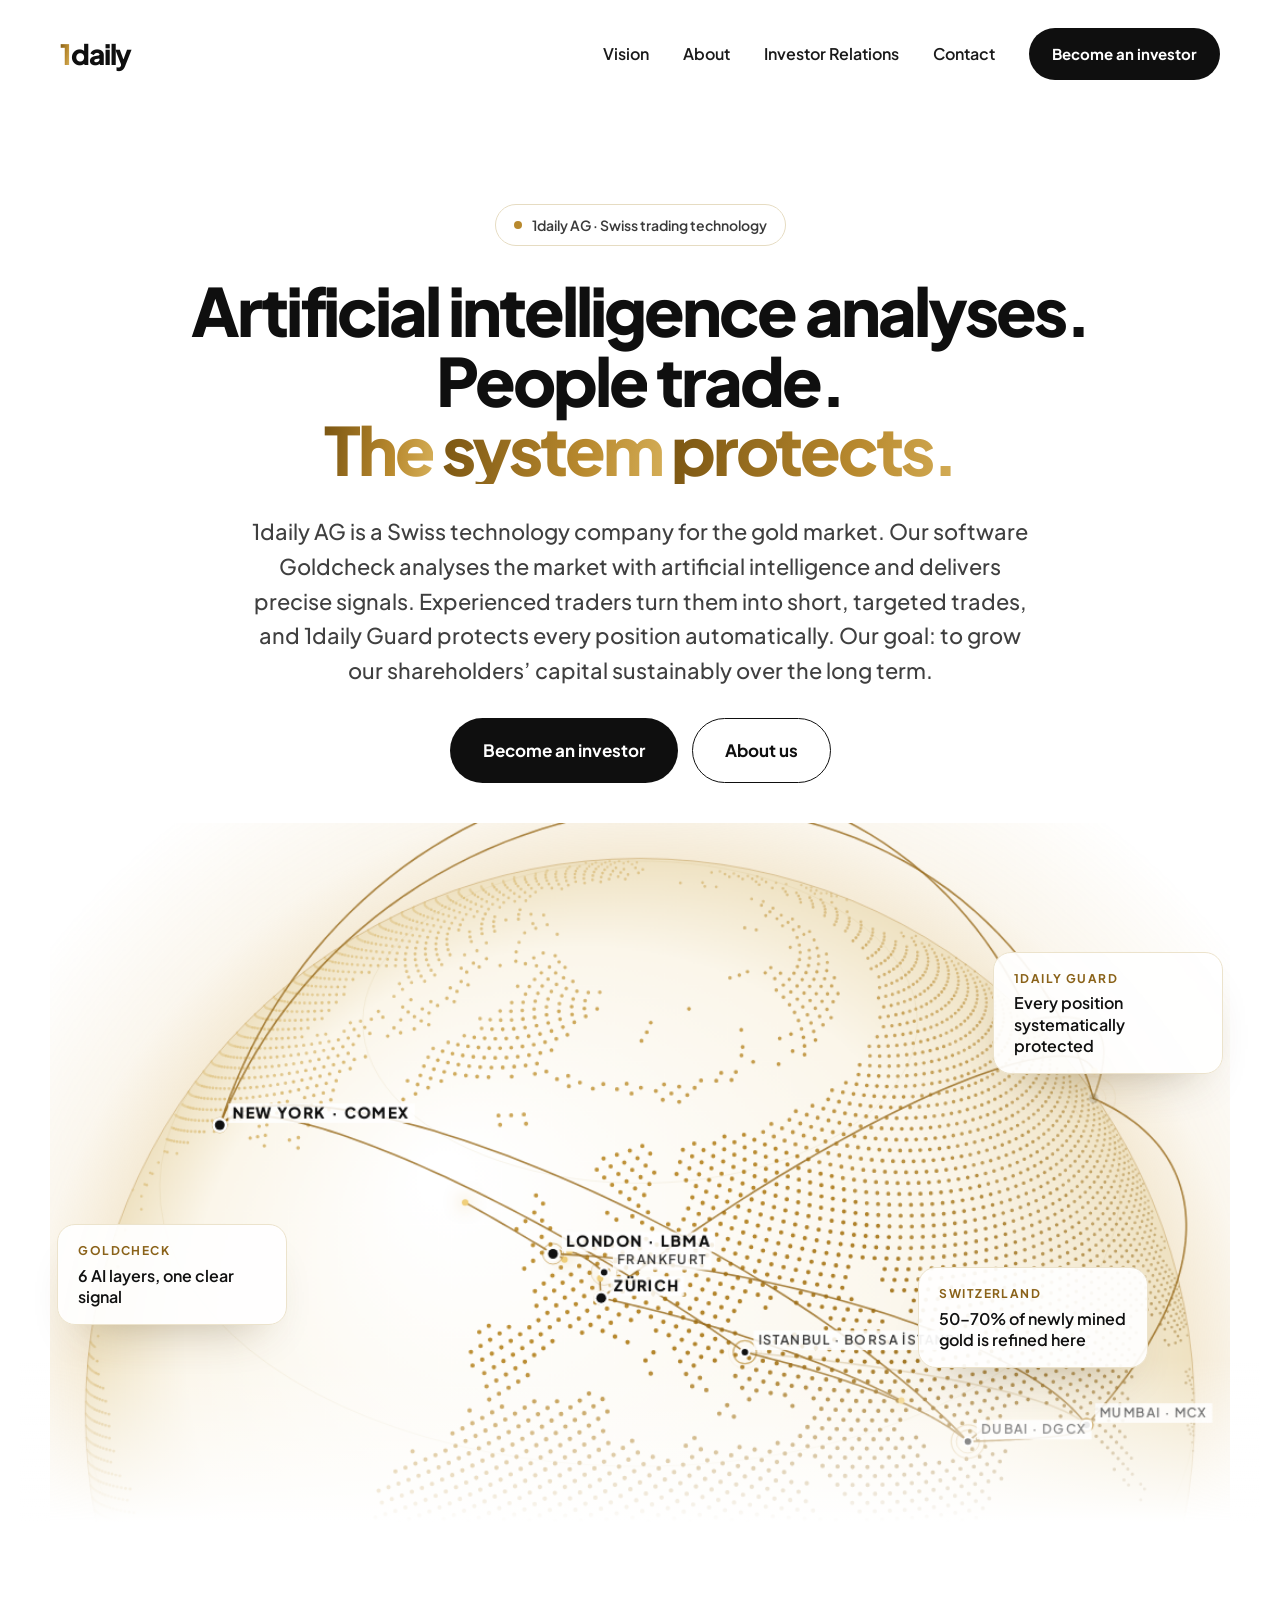
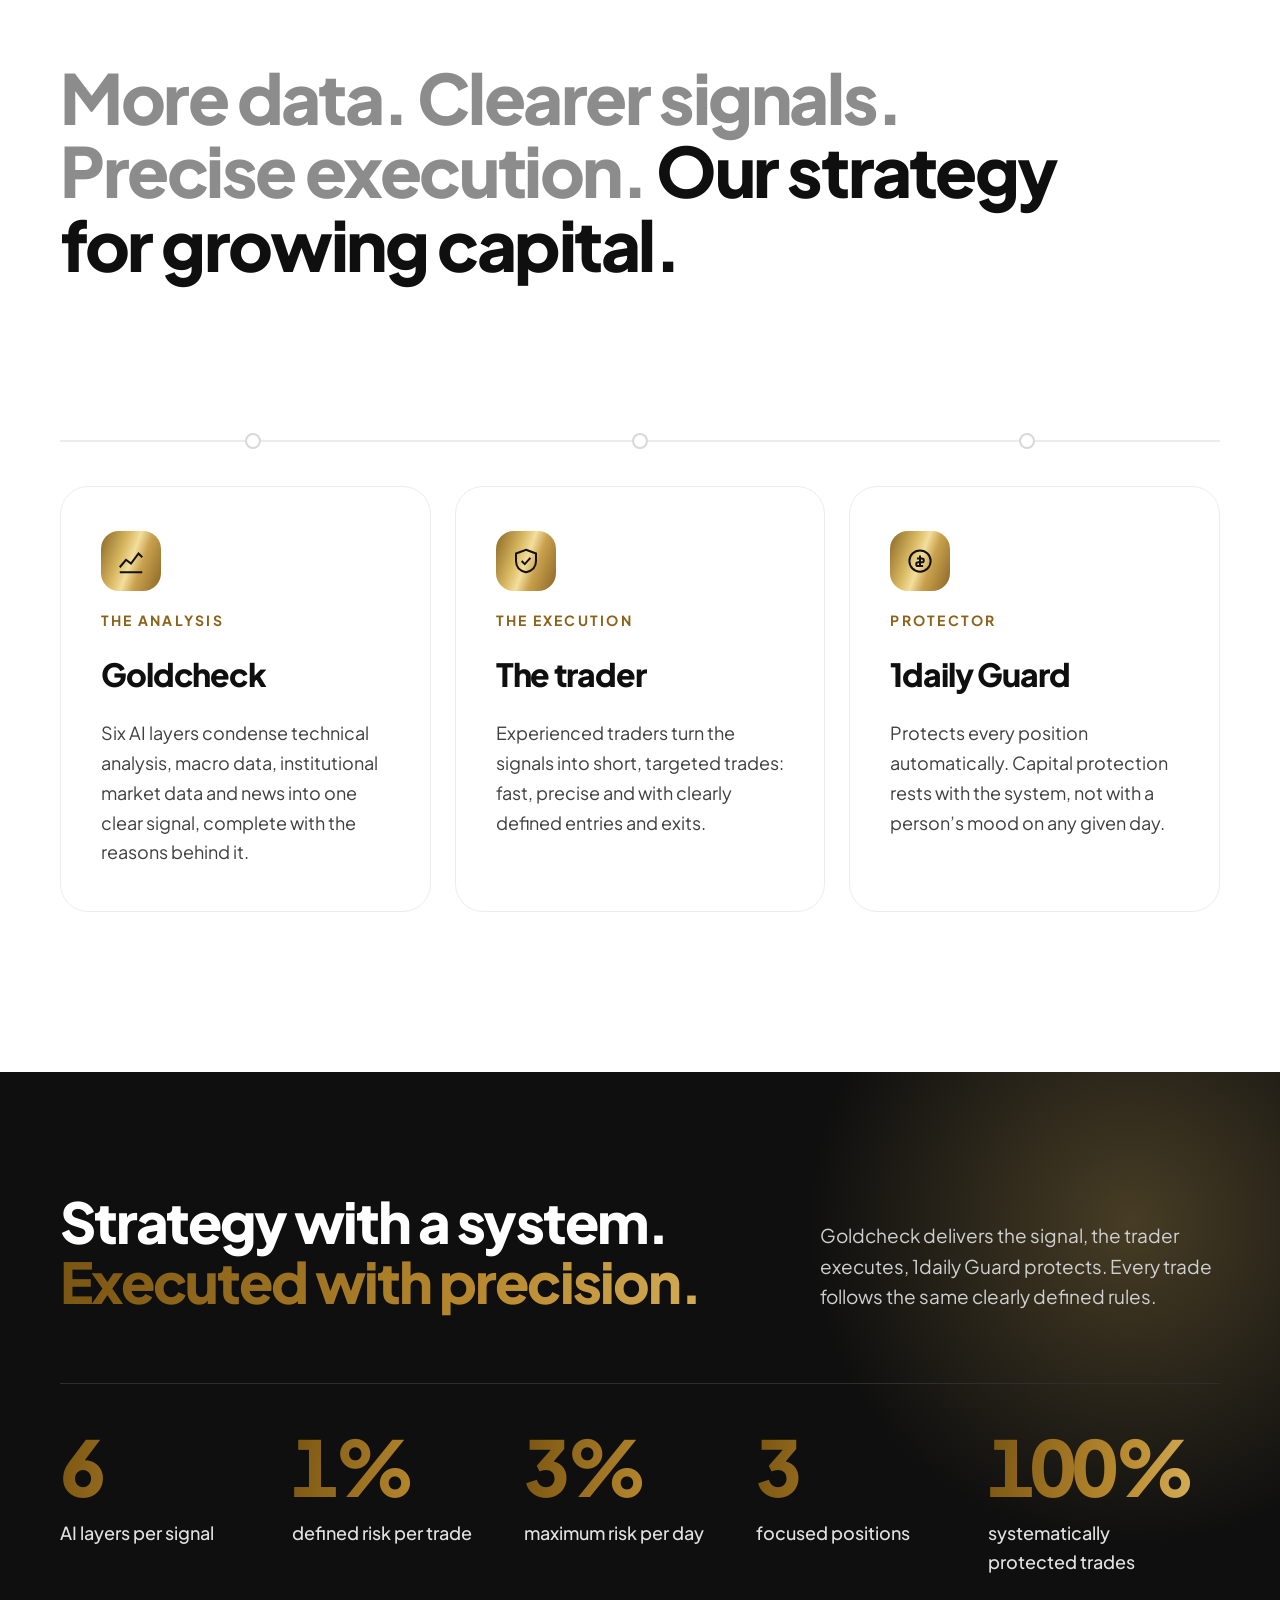
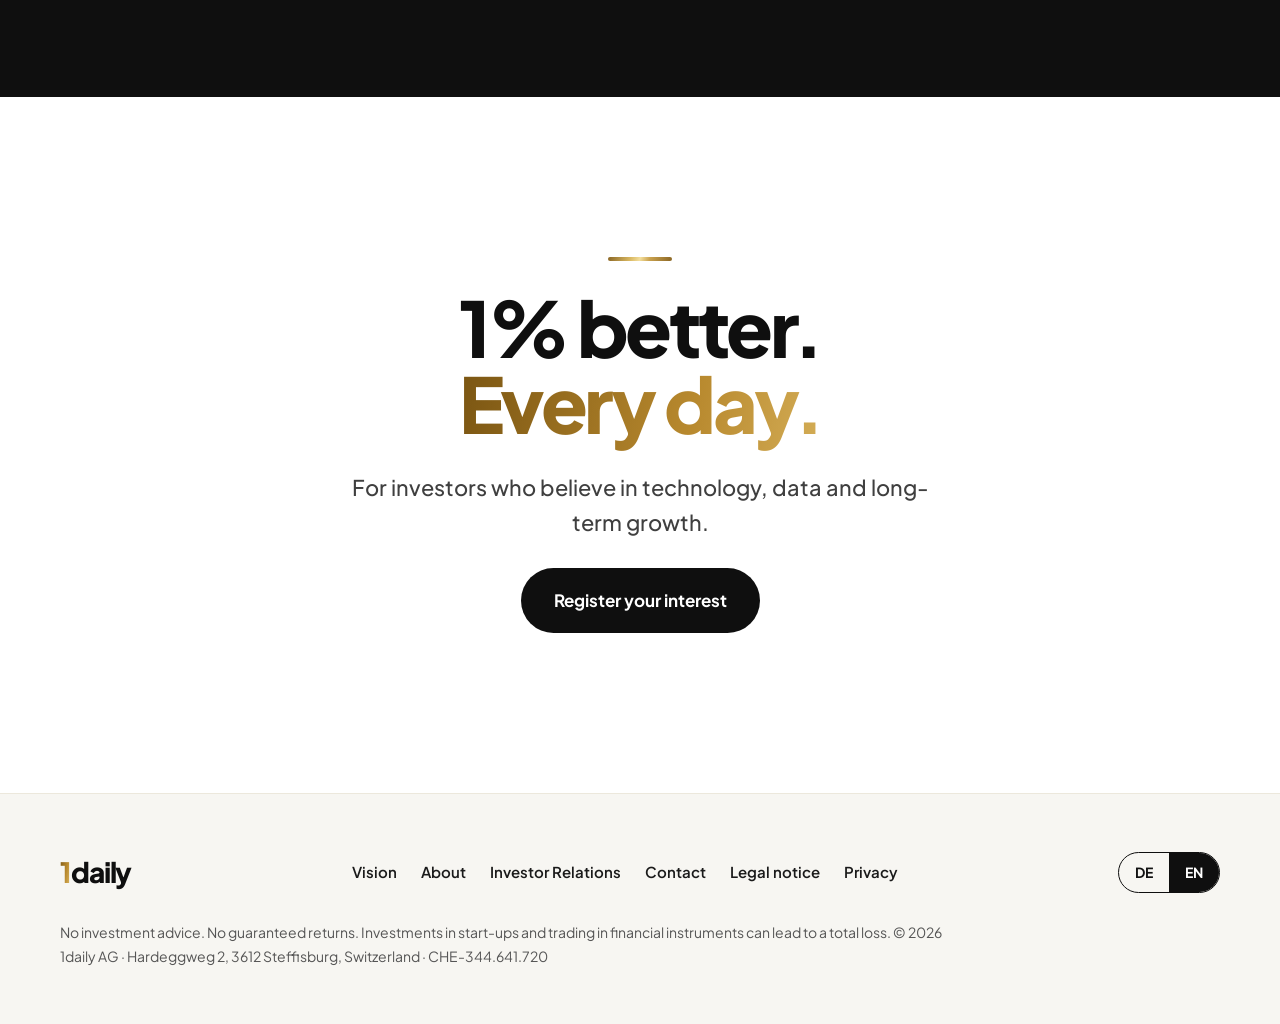
==== commit 2c58d3de: "Business-Porträt auf Über uns, Everest-Foto im Gründer-Manifest Co-Authored-By: Claude Opus 5.5 <nor" ====
--- a/index.html
+++ b/index.html
@@ -15,7 +15,7 @@
 <link rel="alternate" hreflang="x-default" href="index.html">
 <link rel="icon" href="assets/img/favicon.svg" type="image/svg+xml">
 <link rel="preload" href="assets/fonts/plus-jakarta-sans-latin-800-normal.woff2" as="font" type="font/woff2" crossorigin>
-<link rel="stylesheet" href="assets/css/style.css?v=7">
+<link rel="stylesheet" href="assets/css/style.css?v=8">
 <script>
 /* Spracherkennung: Deutsch ist Standard; ohne Deutsch im Browser → Englisch. Manuelle Wahl hat Vorrang. */
 (function(){try{if(/bot|crawl|spider|slurp|lighthouse/i.test(navigator.userAgent))return;var cur=document.documentElement.lang,s=localStorage.getItem('lang'),want=s;
--- a/assets/css/style.css
+++ b/assets/css/style.css
@@ -282,3 +282,6 @@
 .portrait.photo img{object-fit:cover;object-position:50% 40%;transition:transform 1.2s cubic-bezier(.2,.7,.2,1)}
 .portrait.photo:hover img{transform:scale(1.03)}
 .portrait.photo figcaption{position:absolute;left:0;right:0;bottom:0;padding:70px 28px 24px;background:linear-gradient(180deg,rgba(0,0,0,0),rgba(0,0,0,.62));color:#F3DE9C;font-size:13px;font-weight:700;letter-spacing:.14em;text-transform:uppercase}
+.manifest-photo{margin:6px 0 10px;position:relative;border-radius:24px;overflow:hidden;aspect-ratio:4/3;background:#1A1A1A;box-shadow:0 30px 60px -36px rgba(80,55,10,.45)}
+.manifest-photo img{width:100%;height:100%;object-fit:cover;display:block}
+.manifest-photo figcaption{position:absolute;left:0;right:0;bottom:0;padding:50px 22px 18px;background:linear-gradient(180deg,rgba(0,0,0,0),rgba(0,0,0,.6));color:#F3DE9C;font-size:12px;font-weight:700;letter-spacing:.14em;text-transform:uppercase}
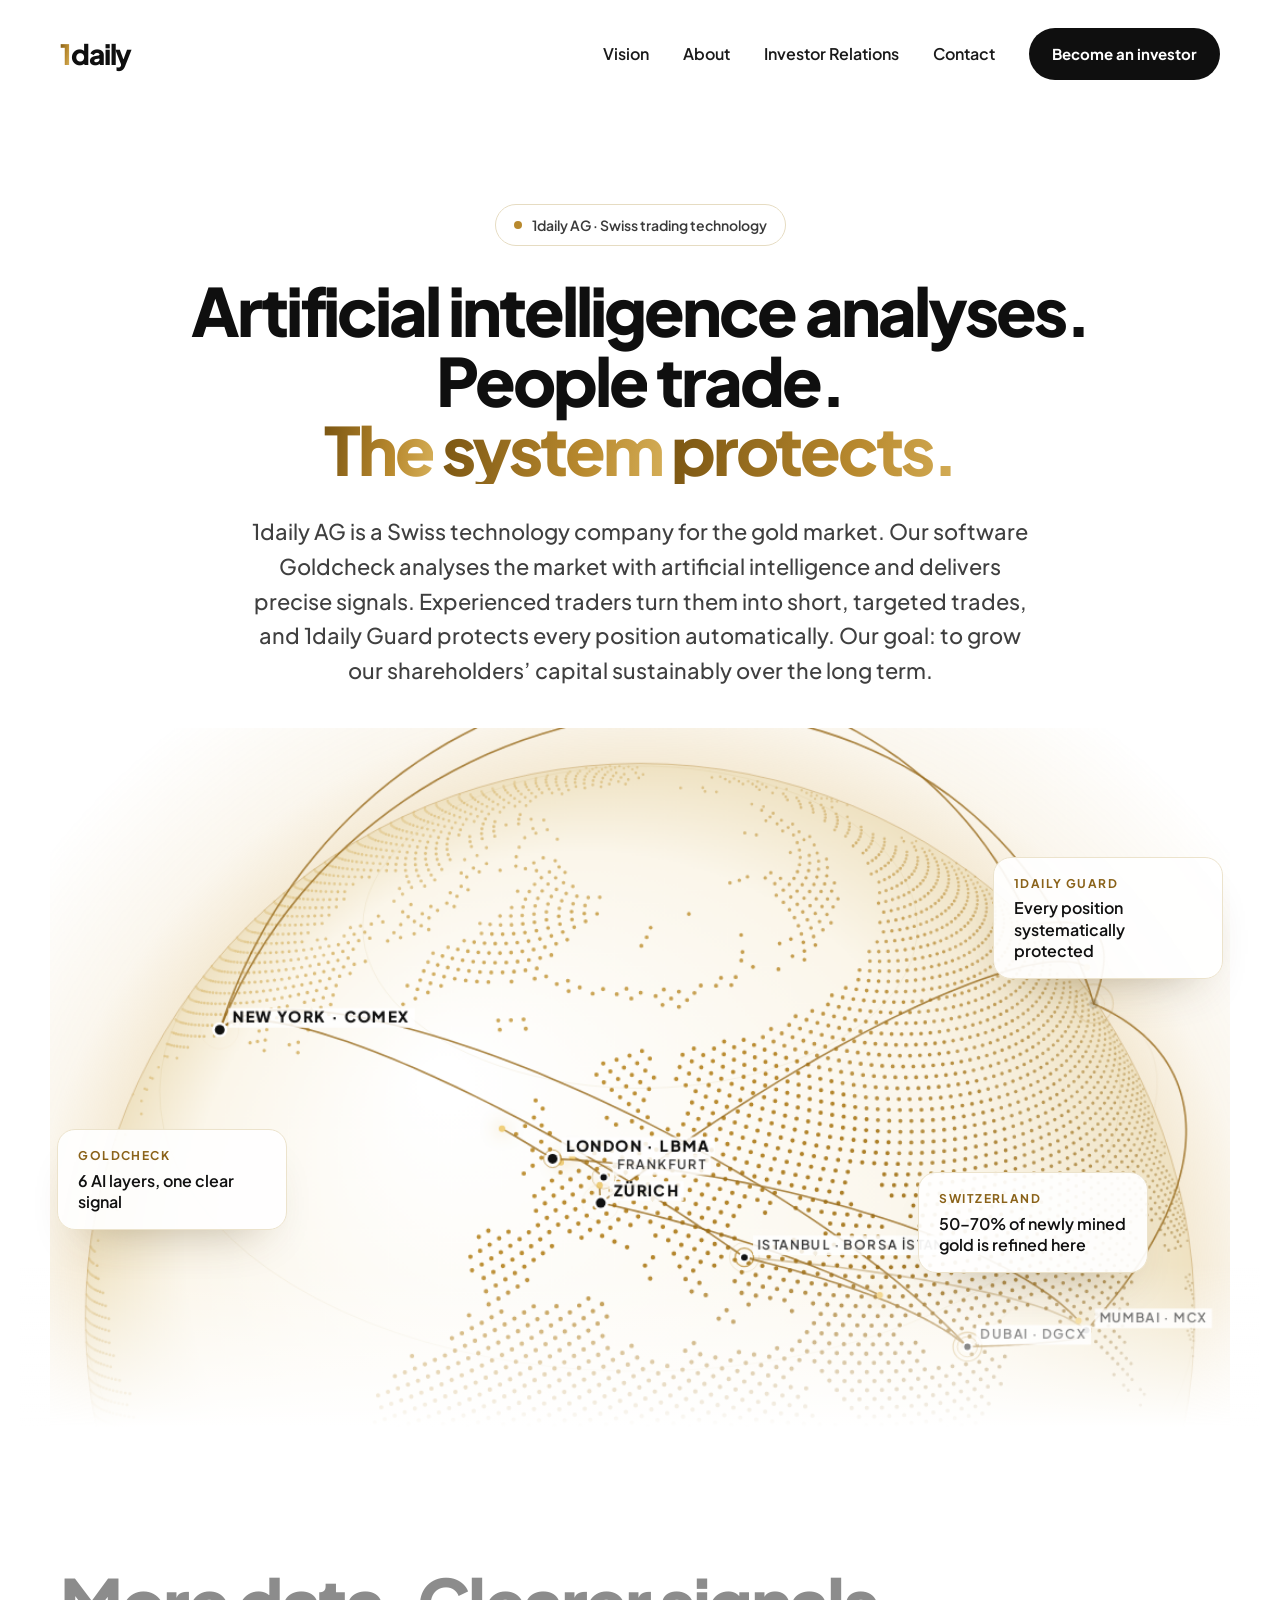
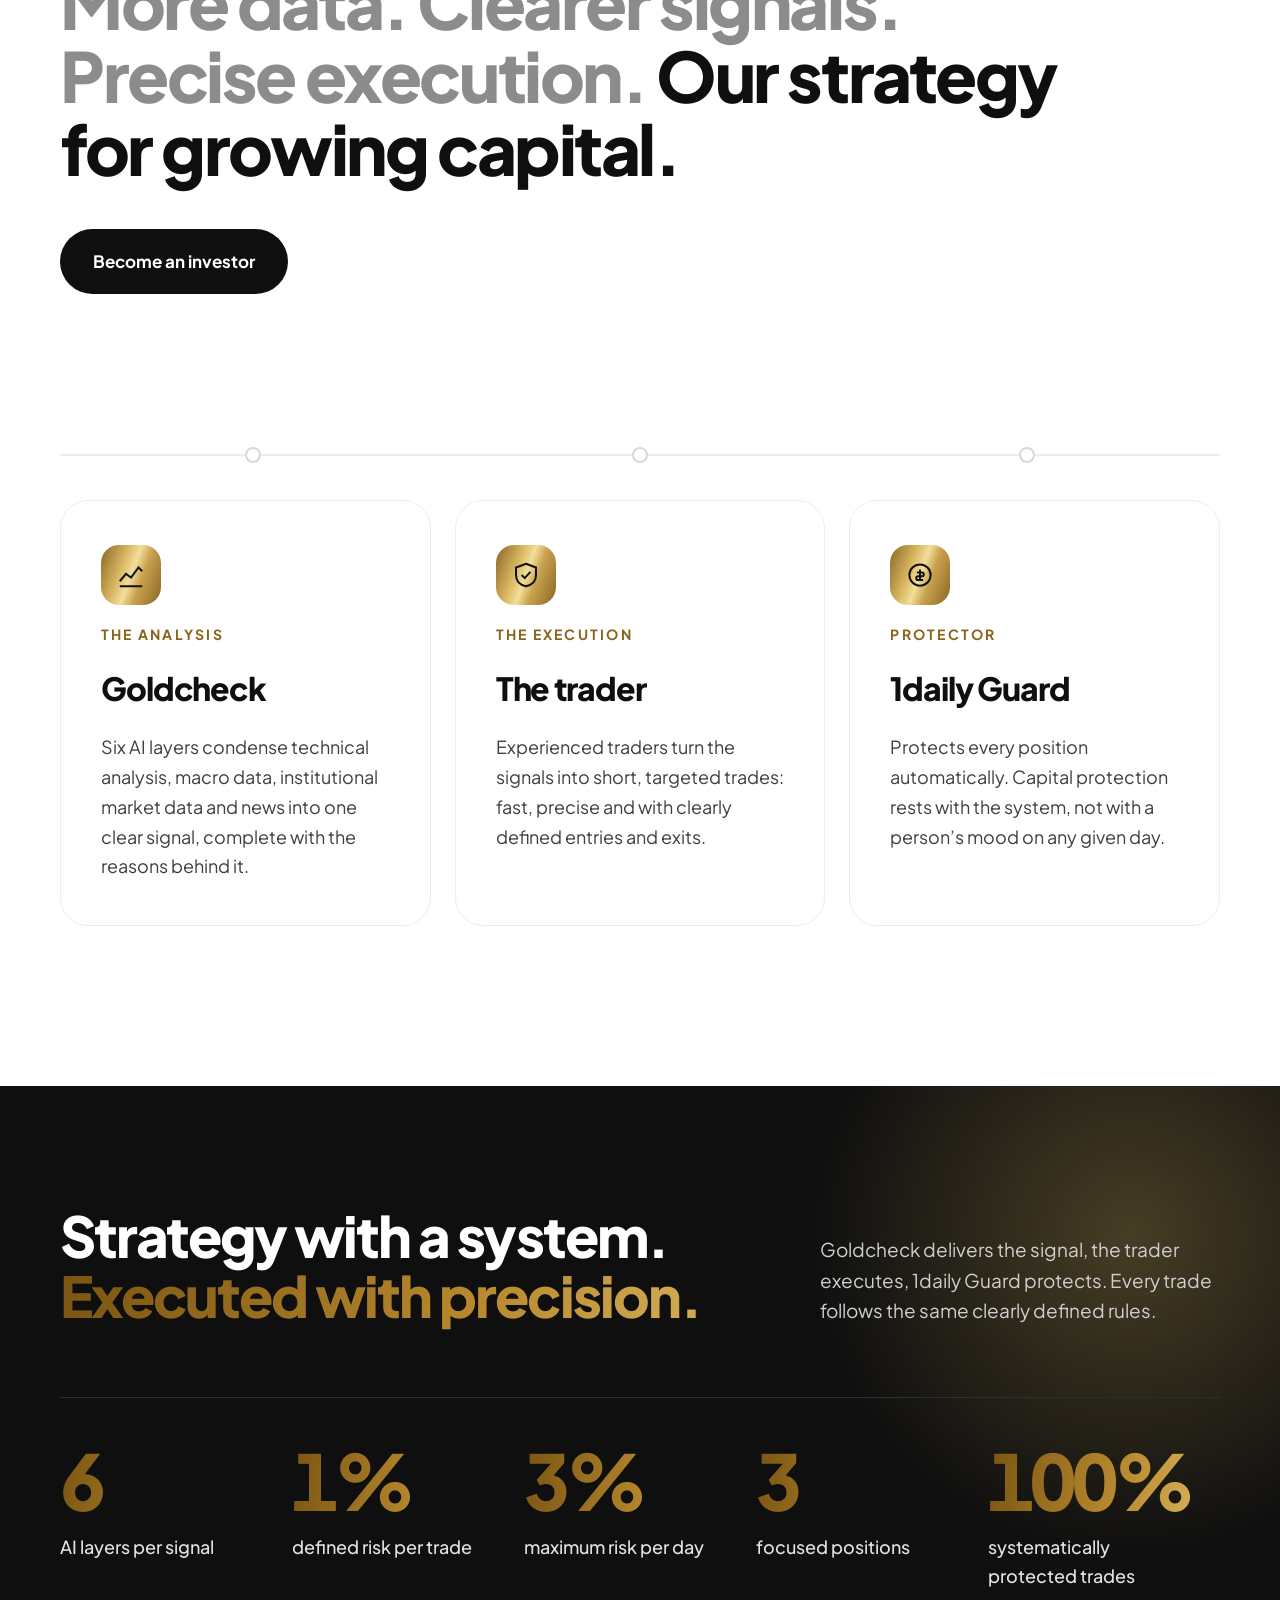
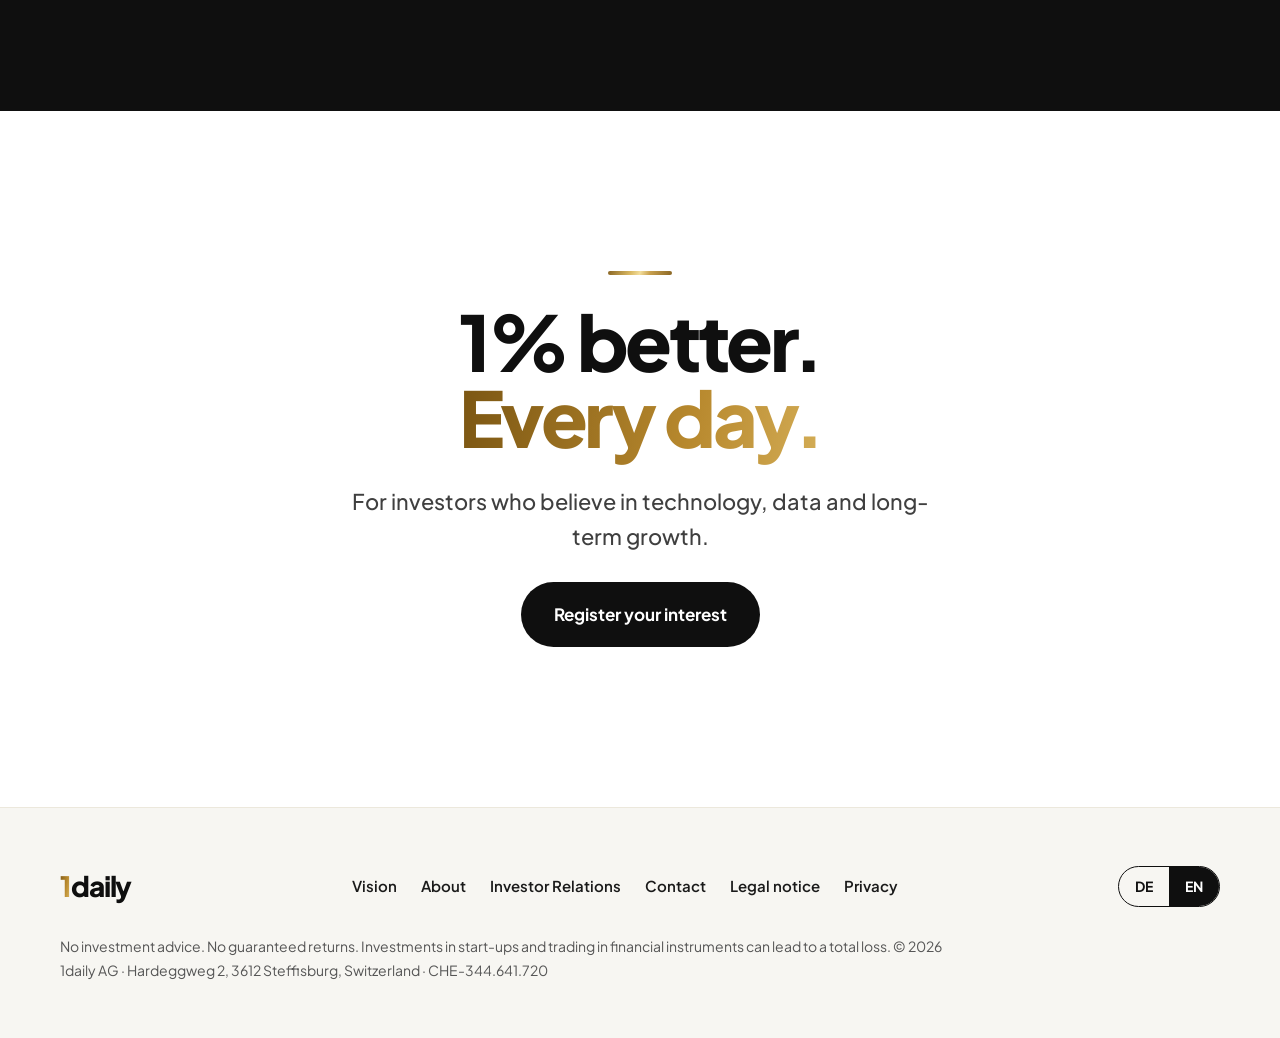
==== commit 8baf6c34: "Startseite: Investor-Button unter Strategie-Titel, Über-uns-Button entfernt Co-Authored-By: Claude O" ====
--- a/index.html
+++ b/index.html
@@ -46,7 +46,6 @@
 <div class="up u2" style="display:flex;flex-direction:column;align-items:center;gap:8px">
 <p class="lead" id="hero-lead">Die 1daily AG ist ein Schweizer Technologieunternehmen für den Goldmarkt. Unsere Software Goldcheck analysiert den Markt mit künstlicher Intelligenz und liefert präzise Signale. Erfahrene Trader setzen sie in kurzen, gezielten Trades um, und 1daily&nbsp;Guard sichert jede Position automatisch ab. Unser Ziel: das Kapital unserer Aktionärinnen und Aktionäre langfristig und nachhaltig wachsen zu lassen.</p>
 <button class="more" type="button" data-more="hero-lead" aria-expanded="false" aria-controls="hero-lead"></button></div>
-<div class="ctas up u3"><a class="btn btn-dark" href="investor-relations.html#form">Investor werden</a><a class="btn btn-light" href="ueber-uns.html">Über uns</a></div>
 </section>
 <section class="globe-stage zoom" aria-label="Globus der wichtigsten Goldhandelsplätze">
 <div class="globe-box"><canvas id="globe" data-cfg='{"lon0":6,"tilt":0.62,"scale":0.47,"speed":0.00005,"period":7600,"labels":true}' role="img" aria-label="Rotierender Globus mit goldenen Verbindungen zwischen den wichtigsten Goldhandelsplätzen: London (LBMA), Zürich, Frankfurt, COMEX New York, SHFE Shanghai, JPX Osaka, MCX Mumbai, DGCX Dubai und Borsa İstanbul."></canvas></div>
@@ -55,7 +54,8 @@
 <div class="chip float f2" style="right:3%;top:18%"><b>1daily&nbsp;Guard</b><span>Jede Position systematisch abgesichert</span></div>
 <div class="chip float f3" style="right:9%;top:62%"><b>Schweiz</b><span>50–70 % des neuen Goldes werden hier raffiniert</span></div>
 </section>
-<section class="wrap statement"><h2 class="reveal"><span class="muted">Mehr Daten. Klarere Signale. Präzise Umsetzung.</span> Unsere Strategie für wachsendes Kapital.</h2></section>
+<section class="wrap statement"><h2 class="reveal"><span class="muted">Mehr Daten. Klarere Signale. Präzise Umsetzung.</span> Unsere Strategie für wachsendes Kapital.</h2>
+<div class="reveal" style="margin-top:44px"><a class="btn btn-dark" href="investor-relations.html#form">Investor werden</a></div></section>
 <section class="wrap" style="padding-bottom:160px"><div class="grid g3" data-flow><article class="card reveal"><div class="icon"><svg width="30" height="30" viewBox="0 0 24 24" fill="none" stroke="#111" stroke-width="1.6" aria-hidden="true"><path d="M3 17l5-6 4 3 6-8 3 3"/><path d="M3 21h18"/></svg></div><div class="eyebrow">Die Analyse</div><h3>Goldcheck</h3><p>Sechs KI-Ebenen verdichten Technik, Makrodaten, institutionelle Marktdaten und News zu einem klaren, begründeten Signal.</p></article><article class="card reveal"><div class="icon"><svg width="30" height="30" viewBox="0 0 24 24" fill="none" stroke="#111" stroke-width="1.6" aria-hidden="true"><path d="M12 3l8 3v6c0 5-3.5 8-8 9-4.5-1-8-4-8-9V6z"/><path d="M8.5 12l2.5 2.5 4.5-5"/></svg></div><div class="eyebrow">Der Handel</div><h3>Der Trader</h3><p>Erfahrene Trader setzen die Signale in kurzen, gezielten Trades um: schnell, präzise und mit klar definiertem Ein- und Ausstieg.</p></article><article class="card reveal"><div class="icon"><svg width="30" height="30" viewBox="0 0 24 24" fill="none" stroke="#111" stroke-width="1.6" aria-hidden="true"><circle cx="12" cy="12" r="8.5"/><path d="M12 7.5v9M9.5 10h4a1.5 1.5 0 010 3h-3a1.5 1.5 0 000 3h4"/></svg></div><div class="eyebrow">Protector</div><h3>1daily&nbsp;Guard</h3><p>Sichert jede Position automatisch ab. Der Kapitalschutz liegt beim System, nicht bei der Tagesform eines Menschen.</p></article></div></section>
 <section class="dark"><div class="glow"></div><div class="wrap sec" style="position:relative;display:flex;flex-direction:column;gap:72px">
 <div class="reveal" style="display:flex;flex-wrap:wrap;justify-content:space-between;align-items:flex-end;gap:28px">
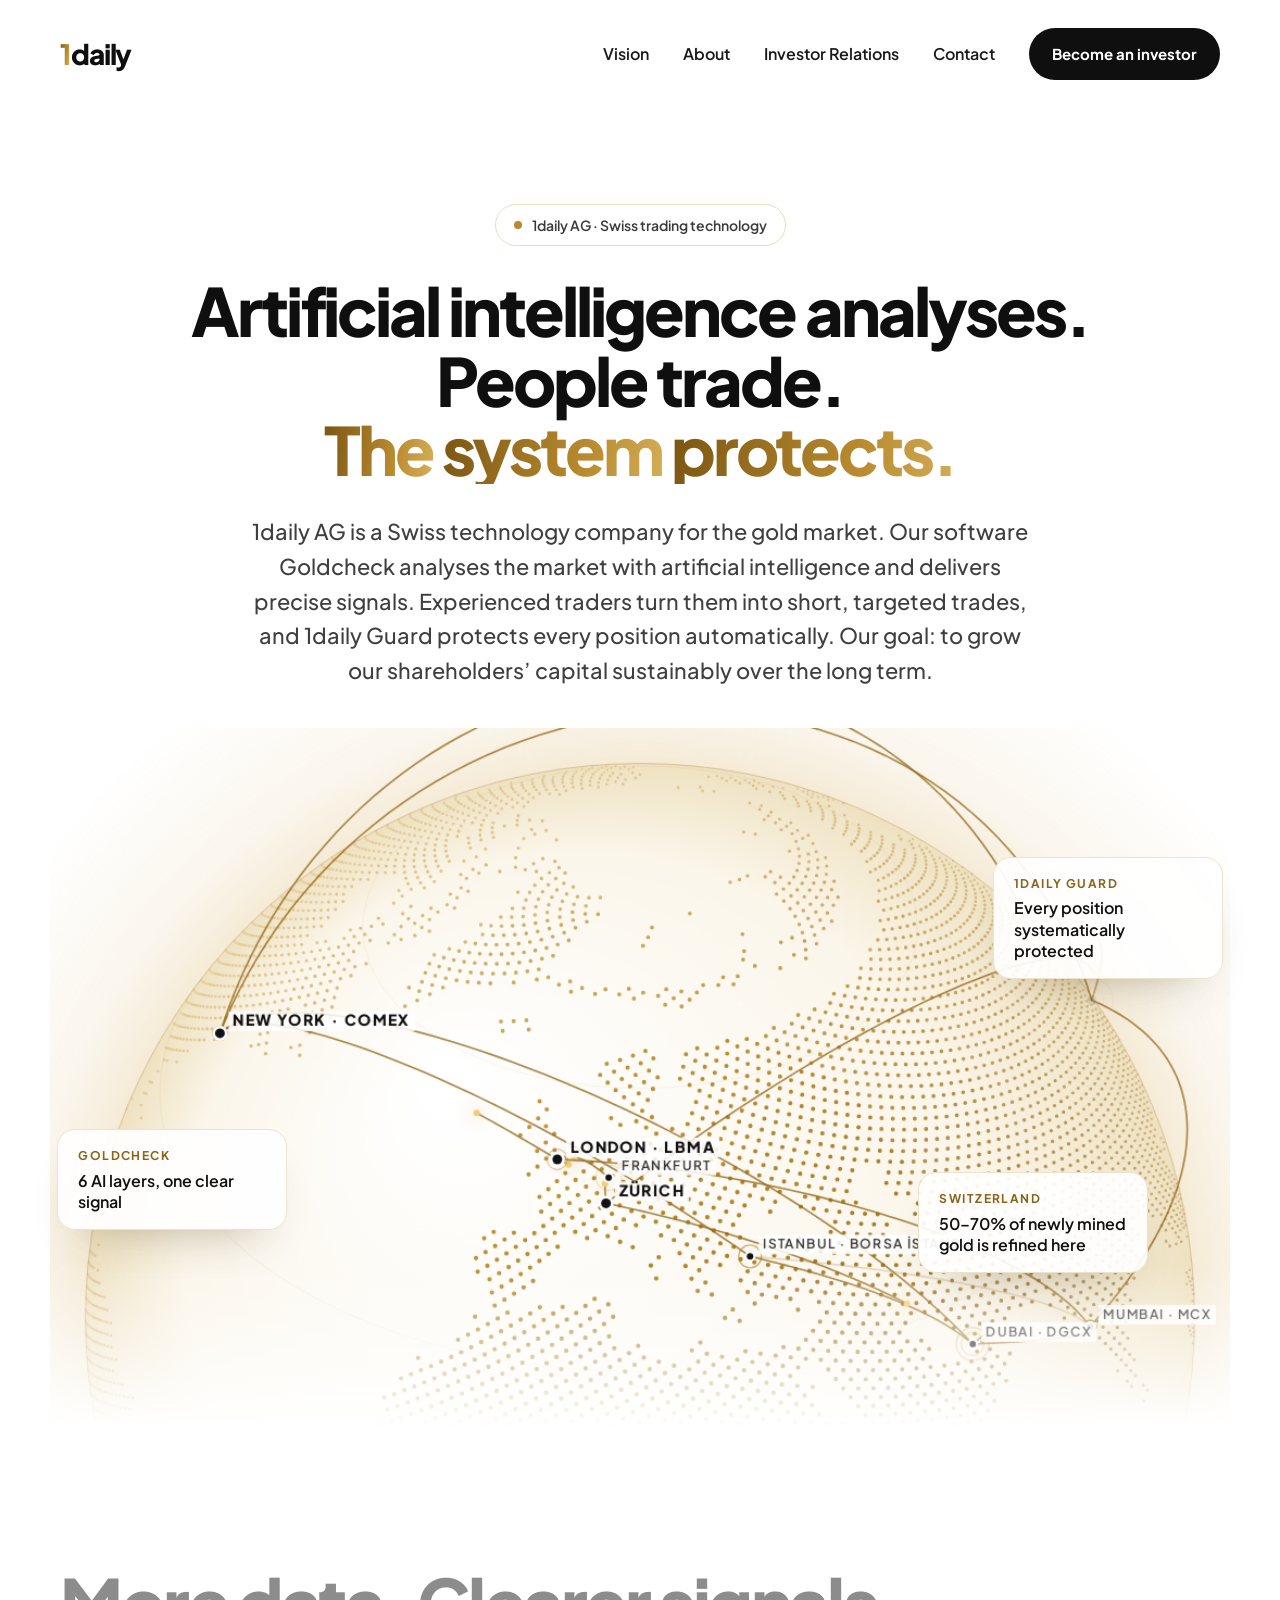
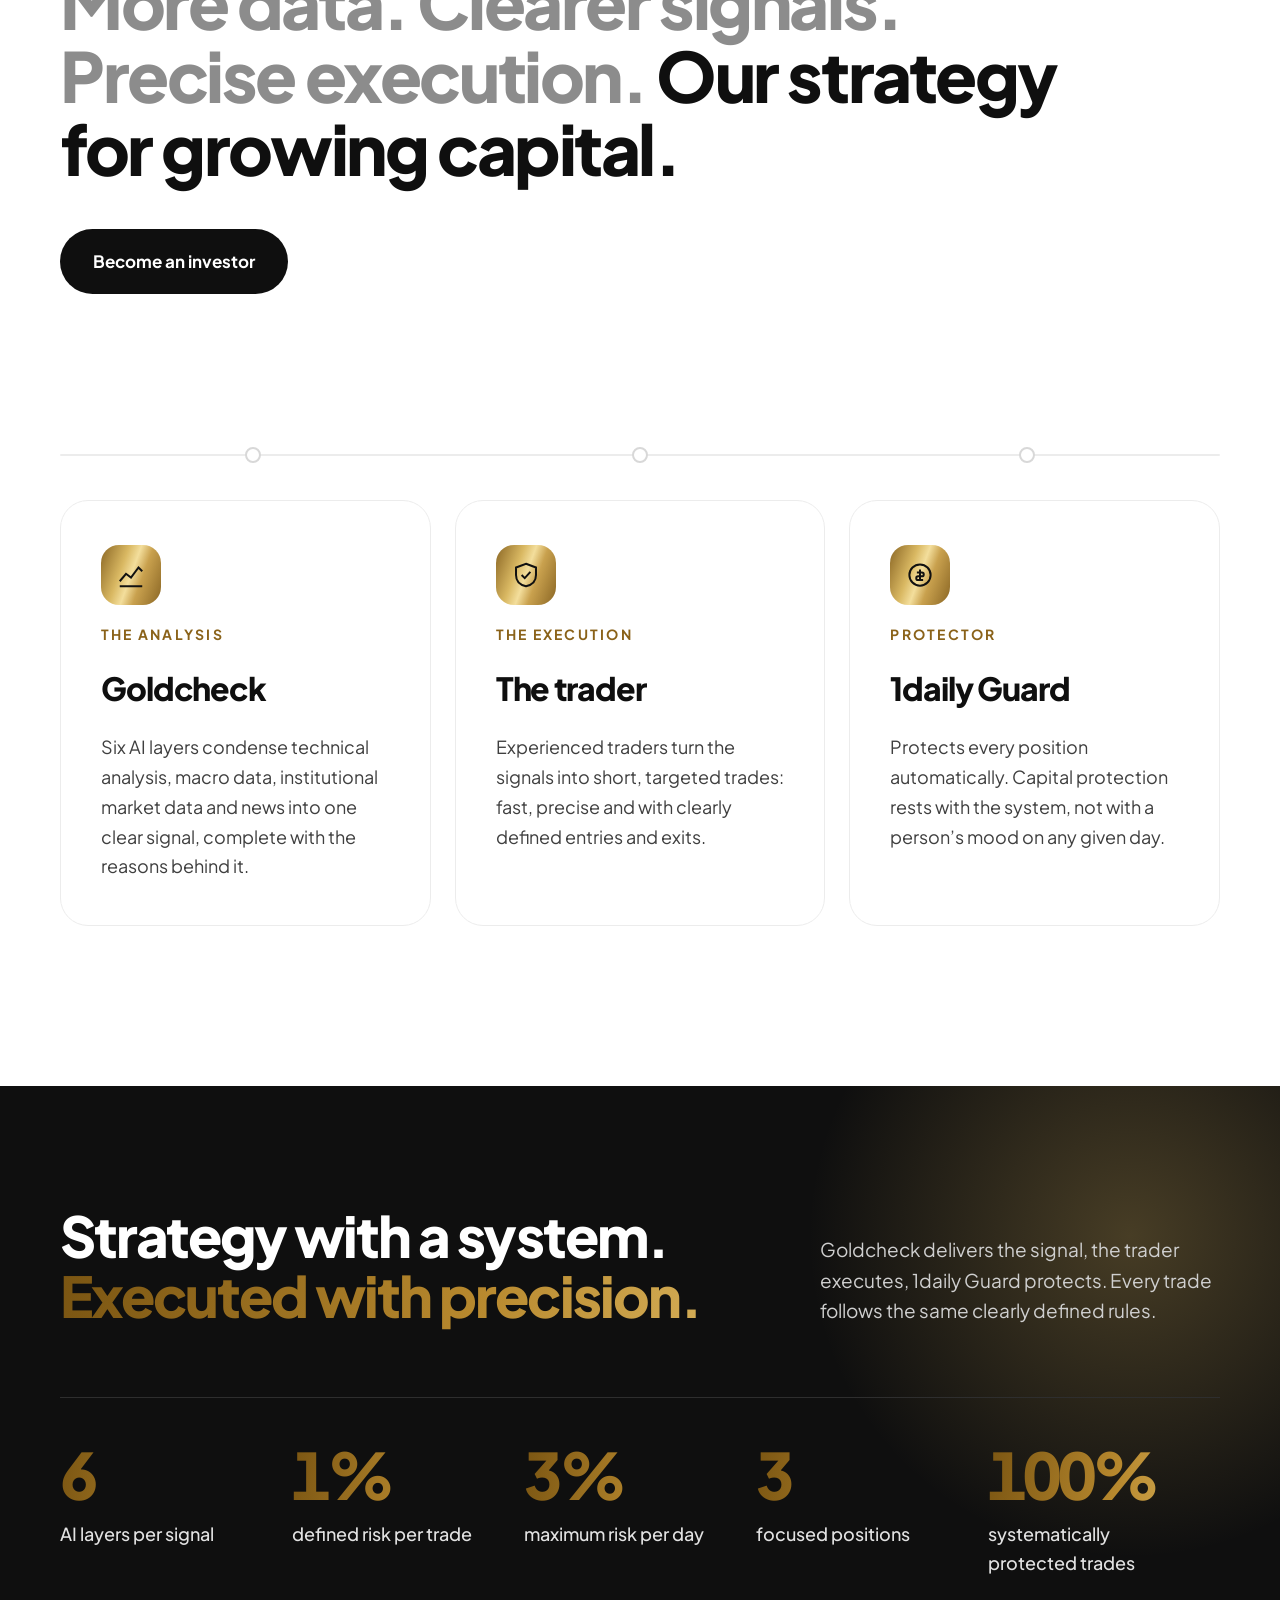
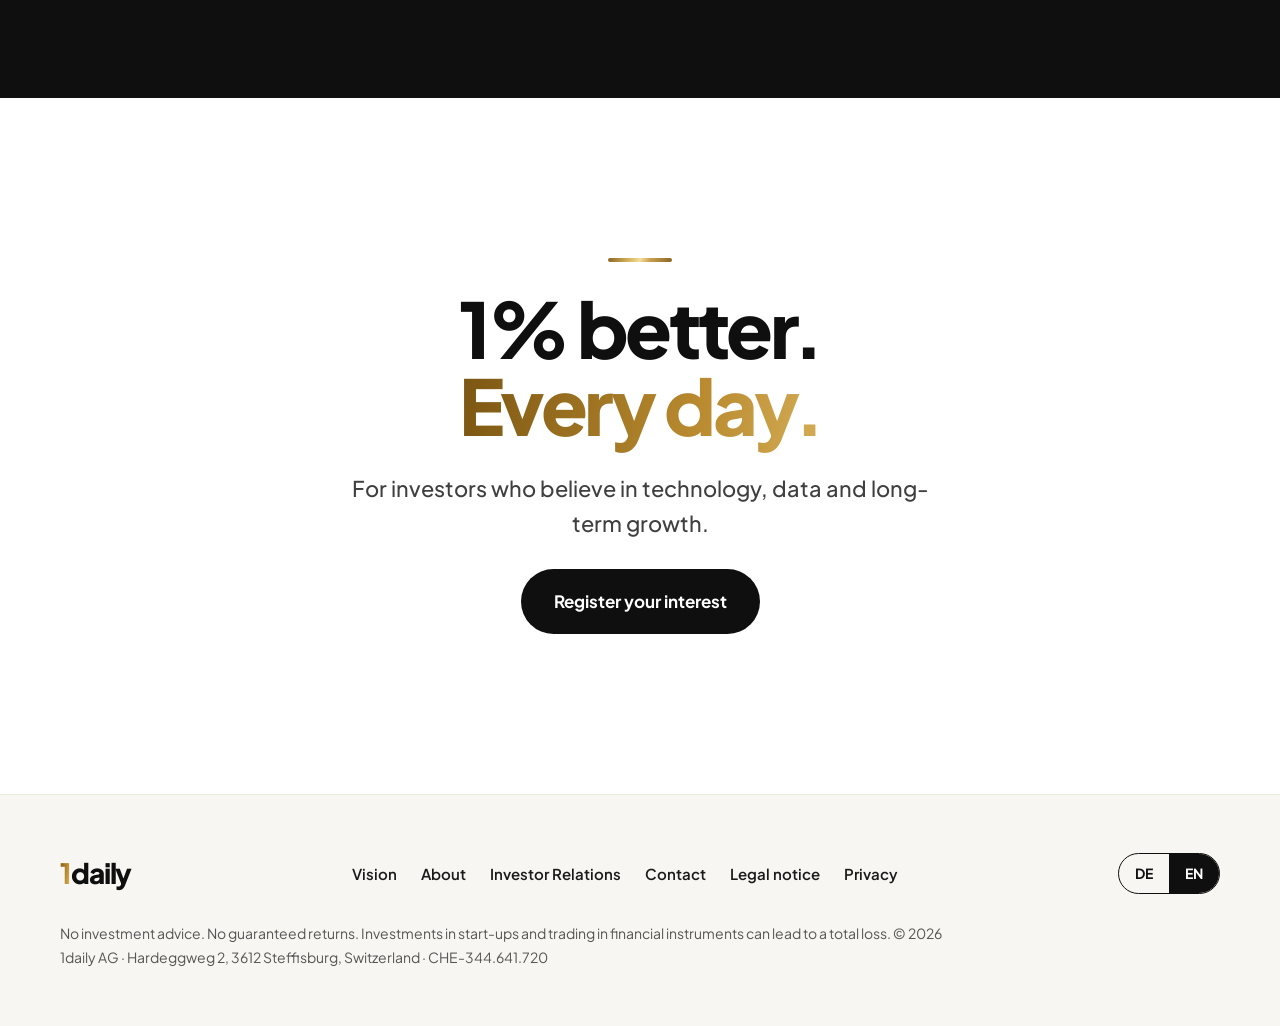
==== commit f7ca85a3: "Dunkles Farbschema als Vorschau (?theme=dark), Globus mit dunkler Variante Co-Authored-By: Claude Op" ====
--- a/index.html
+++ b/index.html
@@ -15,7 +15,9 @@
 <link rel="alternate" hreflang="x-default" href="index.html">
 <link rel="icon" href="assets/img/favicon.svg" type="image/svg+xml">
 <link rel="preload" href="assets/fonts/plus-jakarta-sans-latin-800-normal.woff2" as="font" type="font/woff2" crossorigin>
-<link rel="stylesheet" href="assets/css/style.css?v=8">
+<script>(function(){try{var q=new URLSearchParams(location.search).get("theme");if(q==="dark"||q==="light")localStorage.setItem("theme",q);if(localStorage.getItem("theme")==="dark")document.documentElement.setAttribute("data-theme","dark")}catch(e){}})();</script>
+<link rel="stylesheet" href="assets/css/style.css?v=9">
+<link rel="stylesheet" href="assets/css/dark.css?v=1">
 <script>
 /* Spracherkennung: Deutsch ist Standard; ohne Deutsch im Browser → Englisch. Manuelle Wahl hat Vorrang. */
 (function(){try{if(/bot|crawl|spider|slurp|lighthouse/i.test(navigator.userAgent))return;var cur=document.documentElement.lang,s=localStorage.getItem('lang'),want=s;
@@ -76,8 +78,8 @@
 <p class="foot-legal">Keine Anlageberatung. Keine Renditegarantie. Investitionen in Jungunternehmen und der Handel mit Finanzinstrumenten können zum Totalverlust führen. © 2026 1daily AG · Hardeggweg 2, 3612 Steffisburg, Schweiz · CHE-344.641.720</p>
 </div></footer>
 <script src="assets/js/config.js?v=5"></script>
-<script src="assets/js/globe.js?v=5"></script>
+<script src="assets/js/globe.js?v=9"></script>
 <script src="assets/js/anim.js?v=4"></script>
-<script src="assets/js/main.js?v=4"></script>
+<script src="assets/js/main.js?v=9"></script>
 </body>
 </html>
--- a/assets/css/style.css
+++ b/assets/css/style.css
@@ -285,3 +285,4 @@
 .manifest-photo{margin:6px 0 10px;position:relative;border-radius:24px;overflow:hidden;aspect-ratio:4/3;background:#1A1A1A;box-shadow:0 30px 60px -36px rgba(80,55,10,.45)}
 .manifest-photo img{width:100%;height:100%;object-fit:cover;display:block}
 .manifest-photo figcaption{position:absolute;left:0;right:0;bottom:0;padding:50px 22px 18px;background:linear-gradient(180deg,rgba(0,0,0,0),rgba(0,0,0,.6));color:#F3DE9C;font-size:12px;font-weight:700;letter-spacing:.14em;text-transform:uppercase}
+.rules .big{white-space:nowrap;font-size:clamp(52px,5vw,72px)}
--- a/assets/css/dark.css
+++ b/assets/css/dark.css
@@ -0,0 +1,68 @@
+/* 1daily AG – Dunkles Farbschema (aktiv mit <html data-theme="dark">) */
+html[data-theme="dark"]{
+  --ink:#F5F5F5;--text:#B9B9B9;--muted:#8E8E8E;--line:#252525;--cream:#111111;--goldline:#3A301C;
+  --gold-dark:#D9B45E;
+  --gold-text:linear-gradient(100deg,#B8892E 0%,#E2C27A 30%,#F6E3A6 50%,#E2C27A 70%,#B8892E 100%);
+  color-scheme:dark;
+}
+html[data-theme="dark"] body{background:#0A0A0A;color:#EDEDED}
+html[data-theme="dark"] .gold{background-image:var(--gold-text)}
+
+/* Header & Navigation */
+html[data-theme="dark"] .nav{color:#E6E6E6}
+html[data-theme="dark"] .mmenu{background:#0A0A0A}
+html[data-theme="dark"] .mmenu-bottom small,html[data-theme="dark"] .foot-legal{color:#8E8E8E}
+html[data-theme="dark"] .burger svg path[stroke="#0F0F0F"]{stroke:#F5F5F5}
+html[data-theme="dark"] .burger.close svg path{stroke:#F5F5F5}
+html[data-theme="dark"] .burger.close{border:1.5px solid #3A3A3A;background:transparent}
+
+/* Buttons: invertiert */
+html[data-theme="dark"] .btn-dark{background:var(--gold-bg);color:#111;font-weight:800}
+html[data-theme="dark"] .btn-light{background:transparent;color:#F5F5F5;border-color:#F5F5F5}
+html[data-theme="dark"] .btn:hover{box-shadow:0 14px 34px -14px rgba(217,180,94,.55)}
+
+/* Hero & Globus */
+html[data-theme="dark"] .pill{border-color:rgba(217,180,94,.45);color:#DADADA}
+html[data-theme="dark"] .globe-fade{background:linear-gradient(180deg,rgba(10,10,10,0) 0%,#0A0A0A 90%)}
+html[data-theme="dark"] .chip{background:rgba(20,20,20,.88);border-color:#3A301C;box-shadow:0 24px 50px -30px rgba(0,0,0,.9)}
+html[data-theme="dark"] .chip span{color:#F0F0F0}
+
+/* Karten & Flächen */
+html[data-theme="dark"] .card{background:#121212;border-color:#242424}
+html[data-theme="dark"] .card:hover{border-color:#8A6624;box-shadow:0 30px 60px -36px rgba(217,180,94,.25)}
+html[data-theme="dark"] .card::after{background:radial-gradient(420px circle at var(--mx,50%) var(--my,50%),rgba(217,180,94,.14),transparent 60%)}
+html[data-theme="dark"] .dark{background:#111111;border-top:1px solid #1E1E1E;border-bottom:1px solid #1E1E1E}
+html[data-theme="dark"] .funds>div{background:#181818;border-color:#2A2A2A}
+html[data-theme="dark"] [style*="background:var(--ink)"]{background:#141414!important;border:1.5px solid #3A301C!important}
+html[data-theme="dark"] .mix p,html[data-theme="dark"] .ocean-pts p{color:#A8A8A8}
+html[data-theme="dark"] [style*="color:#4A4A4A"]{color:#A8A8A8!important}
+html[data-theme="dark"] .quote{background:#141414}
+html[data-theme="dark"] .portrait{border-color:#2A2A2A}
+
+/* Animationen */
+html[data-theme="dark"] .gold-lit-pending{-webkit-text-fill-color:#4A4A4A}
+html[data-theme="dark"] .gold-lit-pending.gold-lit{-webkit-text-fill-color:transparent}
+html[data-theme="dark"] .flow-dot{background:#0A0A0A;border-color:#3A3A3A}
+html[data-theme="dark"] .flow-dot.on{background:#D9B45E;border-color:#F3DE9C}
+html[data-theme="dark"] [data-flow] .card.flow-on{border-color:#5C4A22}
+
+/* Ozean-Grafik */
+html[data-theme="dark"] .ocean-fig circle[fill="#0F0F0F"]{fill:#F5F5F5}
+html[data-theme="dark"] .lg-dot{background:#F5F5F5}
+
+/* Formulare */
+html[data-theme="dark"] .form-card{background:#121212;border-color:#242424}
+html[data-theme="dark"] .field input,html[data-theme="dark"] .field select,html[data-theme="dark"] .field textarea{background:#0A0A0A;border-color:#333;color:#F0F0F0}
+html[data-theme="dark"] .field input:focus,html[data-theme="dark"] .field select:focus,html[data-theme="dark"] .field textarea:focus{border-color:#D9B45E;box-shadow:0 0 0 4px rgba(217,180,94,.18)}
+html[data-theme="dark"] .risk{background:#141414}
+html[data-theme="dark"] .form-status.err{color:#FF8A7A}
+
+/* Footer */
+html[data-theme="dark"] .site-footer{background:#0F0F0F;border-top-color:#1E1E1E}
+html[data-theme="dark"] .foot-nav{color:#DADADA}
+html[data-theme="dark"] .lang{border-color:#F5F5F5}
+html[data-theme="dark"] .lang a[aria-current="true"]{background:#F5F5F5;color:#0A0A0A}
+
+/* Vorschau-Hinweis */
+.theme-badge{position:fixed;right:16px;bottom:16px;z-index:300;display:flex;align-items:center;gap:10px;background:#F5F5F5;color:#0A0A0A;font:700 12px/1 "Plus Jakarta Sans",sans-serif;letter-spacing:.08em;text-transform:uppercase;padding:10px 14px;border-radius:999px;box-shadow:0 10px 30px -10px rgba(0,0,0,.6)}
+.theme-badge a{text-decoration:underline;color:#8A6219}
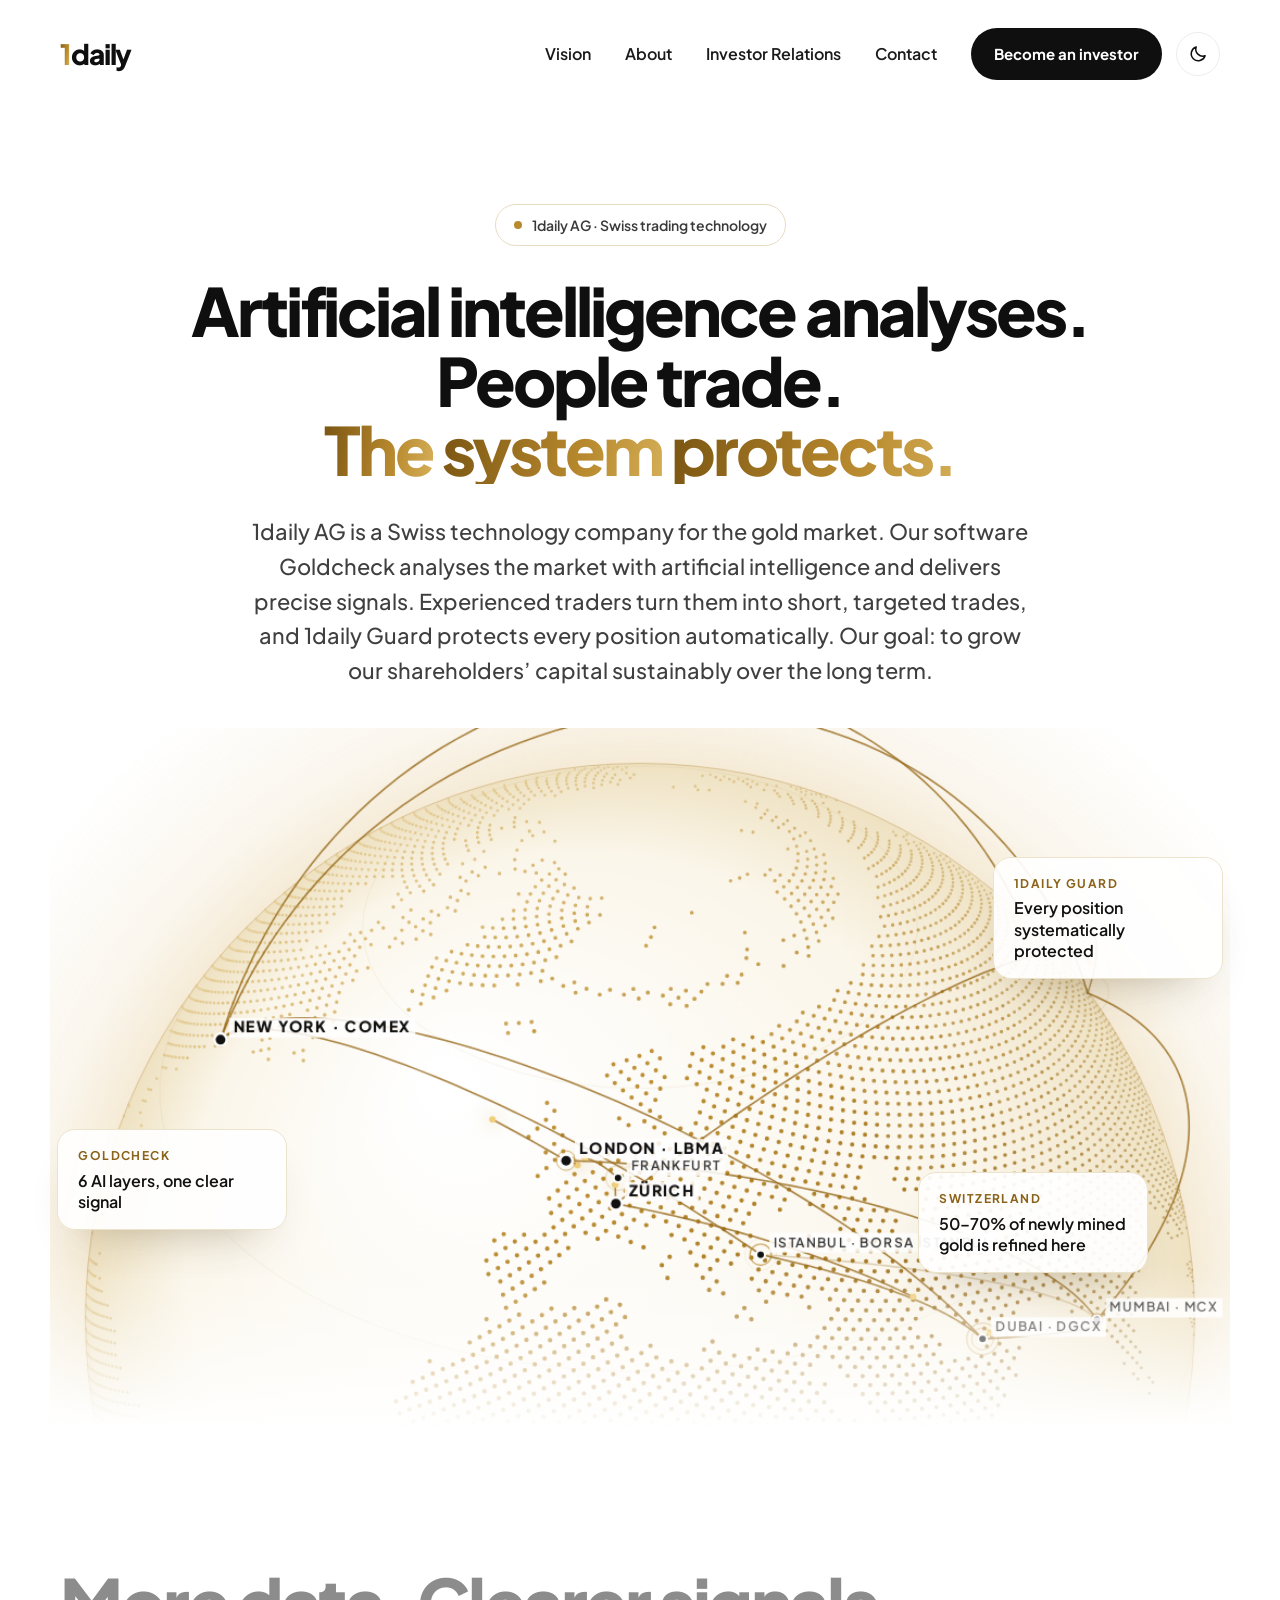
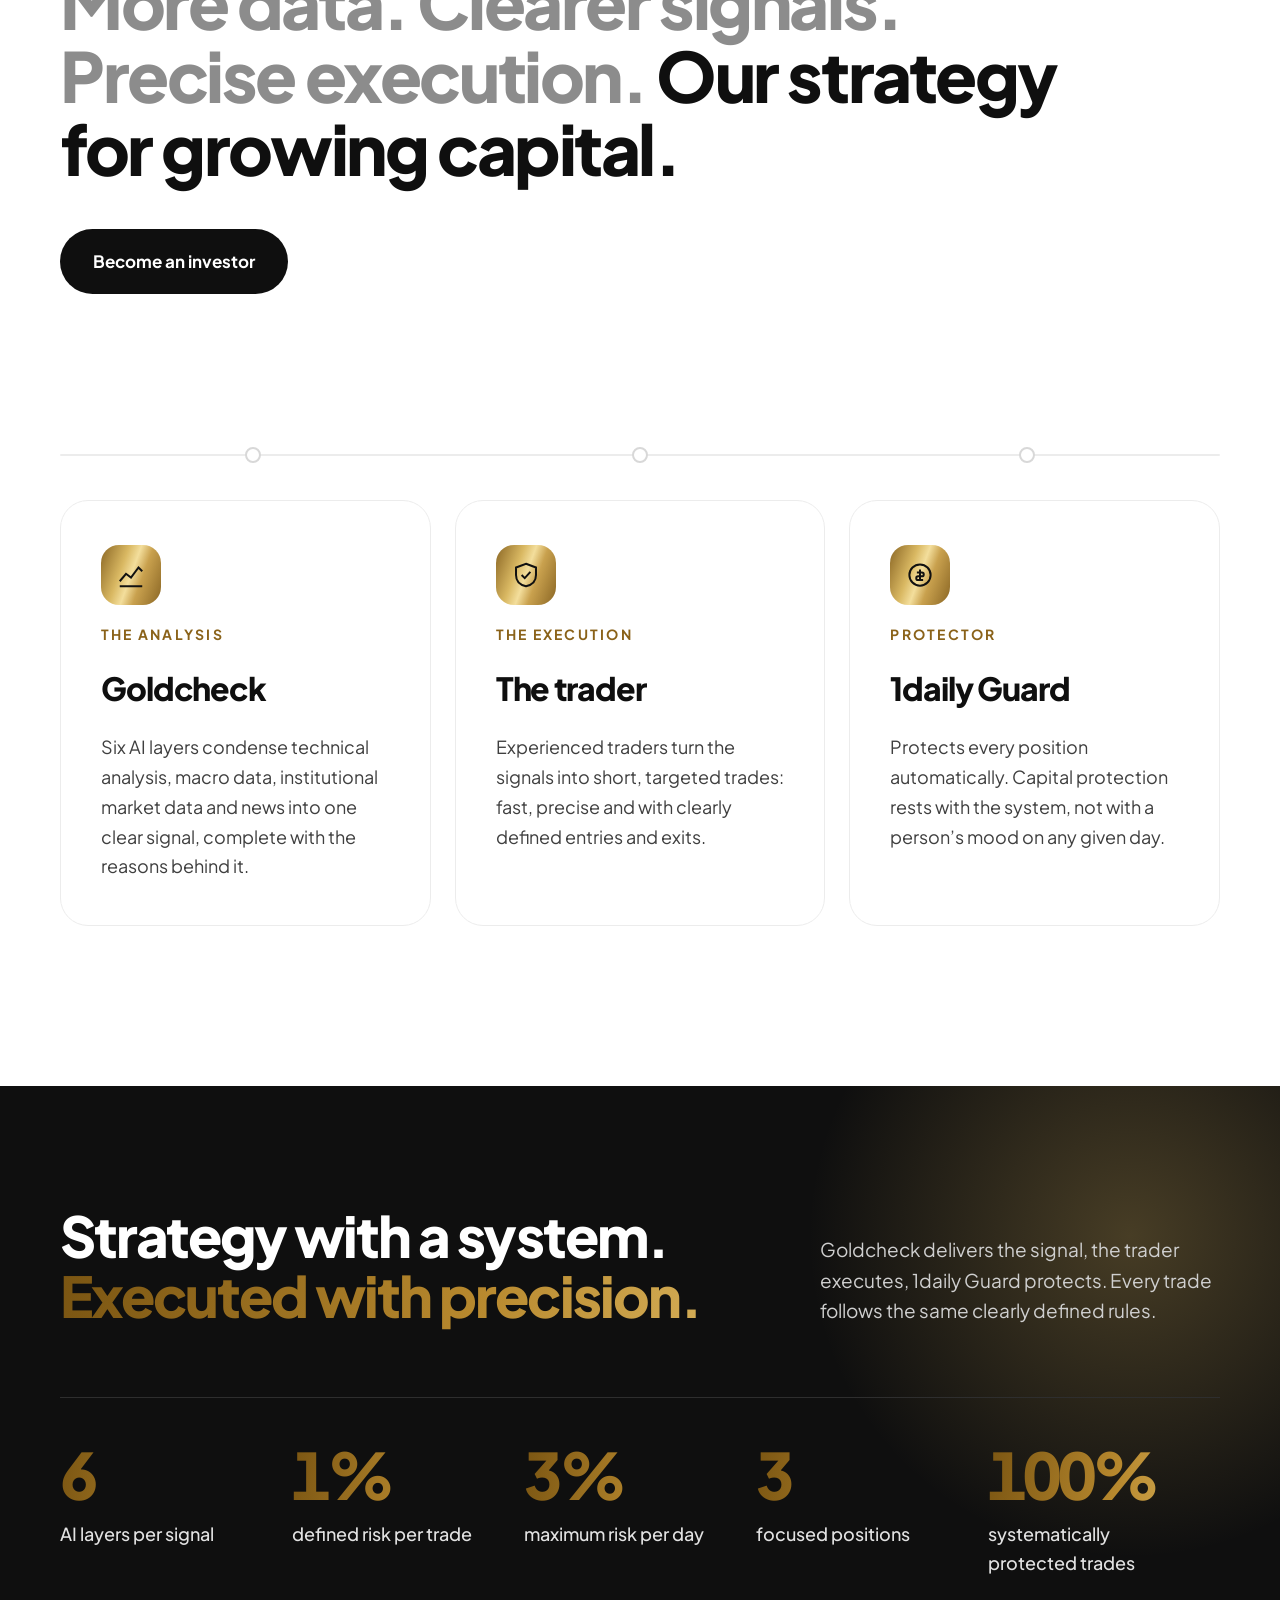
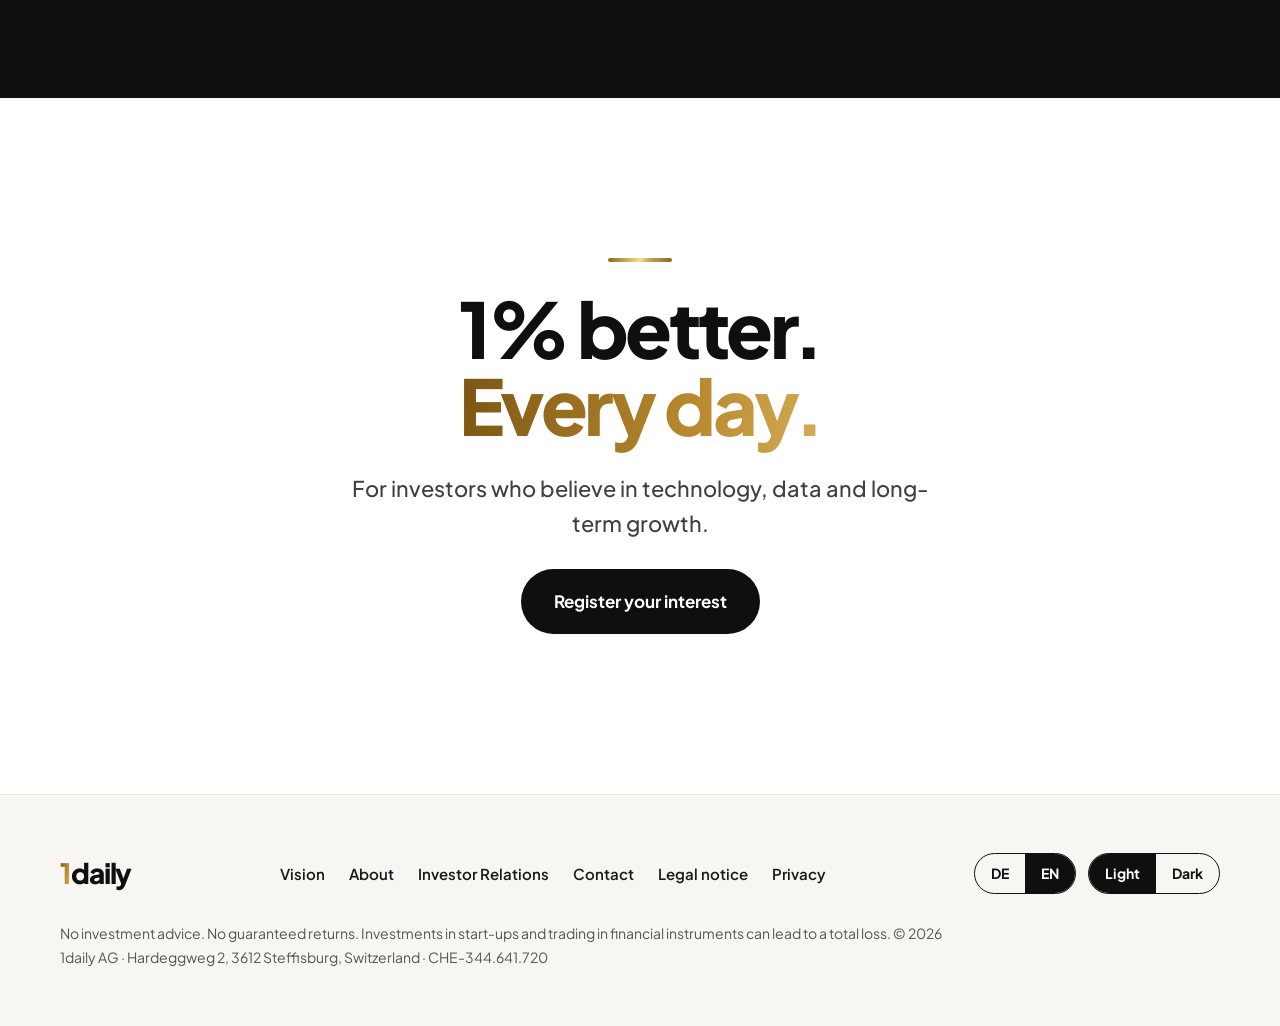
==== commit cf300ec7: "Hell/Dunkel: automatisch nach Geräteeinstellung, Umschalter in Header und Footer Co-Authored-By: Cla" ====
--- a/index.html
+++ b/index.html
@@ -15,9 +15,9 @@
 <link rel="alternate" hreflang="x-default" href="index.html">
 <link rel="icon" href="assets/img/favicon.svg" type="image/svg+xml">
 <link rel="preload" href="assets/fonts/plus-jakarta-sans-latin-800-normal.woff2" as="font" type="font/woff2" crossorigin>
-<script>(function(){try{var q=new URLSearchParams(location.search).get("theme");if(q==="dark"||q==="light")localStorage.setItem("theme",q);if(localStorage.getItem("theme")==="dark")document.documentElement.setAttribute("data-theme","dark")}catch(e){}})();</script>
-<link rel="stylesheet" href="assets/css/style.css?v=9">
-<link rel="stylesheet" href="assets/css/dark.css?v=1">
+<script>(function(){var d=document.documentElement,s=null;try{var q=new URLSearchParams(location.search).get("theme");if(q==="dark"||q==="light")localStorage.setItem("theme",q);s=localStorage.getItem("theme")}catch(e){}var dark=s?s==="dark":!!(window.matchMedia&&matchMedia("(prefers-color-scheme: dark)").matches);if(dark)d.setAttribute("data-theme","dark")})();</script>
+<link rel="stylesheet" href="assets/css/style.css?v=10">
+<link rel="stylesheet" href="assets/css/dark.css?v=2">
 <script>
 /* Spracherkennung: Deutsch ist Standard; ohne Deutsch im Browser → Englisch. Manuelle Wahl hat Vorrang. */
 (function(){try{if(/bot|crawl|spider|slurp|lighthouse/i.test(navigator.userAgent))return;var cur=document.documentElement.lang,s=localStorage.getItem('lang'),want=s;
@@ -30,8 +30,8 @@
 <a class="skip" href="#main">Zum Inhalt springen</a>
 <header class="site-header"><div class="wrap">
 <a class="wordmark" href="index.html" aria-label="1daily AG, zur Startseite"><span class="gold">1</span>daily</a>
-<nav class="nav" aria-label="Hauptnavigation"><a class="nl" href="vision.html">Vision</a><a class="nl" href="ueber-uns.html">Über uns</a><a class="nl" href="investor-relations.html">Investor Relations</a><a class="nl" href="kontakt.html">Kontakt</a><a class="btn btn-dark btn-sm" href="investor-relations.html#form">Investor werden</a></nav>
-<button class="burger" type="button" data-menu="open" aria-label="Menü öffnen" aria-expanded="false" aria-controls="mmenu"><svg width="28" height="28" viewBox="0 0 28 28" fill="none" stroke-width="2.2" stroke-linecap="round" aria-hidden="true"><defs><linearGradient id="bgold" x1="0" y1="0" x2="1" y2="0"><stop offset="0" stop-color="#8A6624"/><stop offset=".55" stop-color="#D9B862"/><stop offset="1" stop-color="#B8892E"/></linearGradient></defs><path stroke="url(#bgold)" d="M4 8h20M10 14h14M16 20h8"/></svg></button>
+<div class="hdr-right"><nav class="nav" aria-label="Hauptnavigation"><a class="nl" href="vision.html">Vision</a><a class="nl" href="ueber-uns.html">Über uns</a><a class="nl" href="investor-relations.html">Investor Relations</a><a class="nl" href="kontakt.html">Kontakt</a><a class="btn btn-dark btn-sm" href="investor-relations.html#form">Investor werden</a></nav>
+<button class="theme-toggle" type="button" data-theme-toggle aria-label="Farbschema wechseln" title="Farbschema wechseln"><svg class="ic-moon" width="20" height="20" viewBox="0 0 24 24" fill="none" stroke="currentColor" stroke-width="1.8" stroke-linecap="round" stroke-linejoin="round" aria-hidden="true"><path d="M20.5 14.2A8.5 8.5 0 0 1 9.8 3.5a8.5 8.5 0 1 0 10.7 10.7z"/></svg><svg class="ic-sun" width="20" height="20" viewBox="0 0 24 24" fill="none" stroke="currentColor" stroke-width="1.8" stroke-linecap="round" aria-hidden="true"><circle cx="12" cy="12" r="4.2"/><path d="M12 2.5v2.2M12 19.3v2.2M4.6 4.6l1.6 1.6M17.8 17.8l1.6 1.6M2.5 12h2.2M19.3 12h2.2M4.6 19.4l1.6-1.6M17.8 6.2l1.6-1.6"/></svg></button><button class="burger" type="button" data-menu="open" aria-label="Menü öffnen" aria-expanded="false" aria-controls="mmenu"><svg width="28" height="28" viewBox="0 0 28 28" fill="none" stroke-width="2.2" stroke-linecap="round" aria-hidden="true"><defs><linearGradient id="bgold" x1="0" y1="0" x2="1" y2="0"><stop offset="0" stop-color="#8A6624"/><stop offset=".55" stop-color="#D9B862"/><stop offset="1" stop-color="#B8892E"/></linearGradient></defs><path stroke="url(#bgold)" d="M4 8h20M10 14h14M16 20h8"/></svg></button></div>
 </div></header>
 <div class="mmenu" id="mmenu" role="dialog" aria-modal="true" aria-label="Menü">
 <div class="mmenu-top"><a class="wordmark" href="index.html" aria-label="1daily AG, zur Startseite"><span class="gold">1</span>daily</a><button class="burger close" style="display:inline-flex" type="button" data-menu="close" aria-label="Menü schliessen"><svg width="22" height="22" viewBox="0 0 24 24" fill="none" stroke="#0F0F0F" stroke-width="2" stroke-linecap="round" aria-hidden="true"><path d="M6 6l12 12M18 6L6 18"/></svg></button></div>
@@ -74,12 +74,12 @@
 <footer class="site-footer"><div class="wrap">
 <div class="foot-top"><a class="wordmark" href="index.html" aria-label="1daily AG, zur Startseite"><span class="gold">1</span>daily</a>
 <nav class="foot-nav" aria-label="Fusszeile"><a href="vision.html">Vision</a><a href="ueber-uns.html">Über uns</a><a href="investor-relations.html">Investor Relations</a><a href="kontakt.html">Kontakt</a><a href="kontakt.html#impressum">Impressum</a><a href="datenschutz.html">Datenschutz</a></nav>
-<div class="lang" role="group" aria-label="Sprache wählen"><a href="index.html" data-lang="de" hreflang="de" lang="de" aria-current="true">DE</a><a href="en/index.html" data-lang="en" hreflang="en" lang="en">EN</a></div></div>
+<div class="foot-switch"><div class="lang" role="group" aria-label="Sprache wählen"><a href="index.html" data-lang="de" hreflang="de" lang="de" aria-current="true">DE</a><a href="en/index.html" data-lang="en" hreflang="en" lang="en">EN</a></div><div class="lang theme-seg" role="group" aria-label="Farbschema"><button type="button" data-theme-set="light">Hell</button><button type="button" data-theme-set="dark">Dunkel</button></div></div></div>
 <p class="foot-legal">Keine Anlageberatung. Keine Renditegarantie. Investitionen in Jungunternehmen und der Handel mit Finanzinstrumenten können zum Totalverlust führen. © 2026 1daily AG · Hardeggweg 2, 3612 Steffisburg, Schweiz · CHE-344.641.720</p>
 </div></footer>
 <script src="assets/js/config.js?v=5"></script>
 <script src="assets/js/globe.js?v=9"></script>
 <script src="assets/js/anim.js?v=4"></script>
-<script src="assets/js/main.js?v=9"></script>
+<script src="assets/js/main.js?v=10"></script>
 </body>
 </html>
--- a/assets/css/style.css
+++ b/assets/css/style.css
@@ -286,3 +286,17 @@
 .manifest-photo img{width:100%;height:100%;object-fit:cover;display:block}
 .manifest-photo figcaption{position:absolute;left:0;right:0;bottom:0;padding:50px 22px 18px;background:linear-gradient(180deg,rgba(0,0,0,0),rgba(0,0,0,.6));color:#F3DE9C;font-size:12px;font-weight:700;letter-spacing:.14em;text-transform:uppercase}
 .rules .big{white-space:nowrap;font-size:clamp(52px,5vw,72px)}
+
+/* Farbschema-Umschalter */
+.hdr-right{display:flex;align-items:center;gap:14px}
+.theme-toggle{width:44px;height:44px;border-radius:999px;border:1.5px solid var(--line);background:transparent;color:var(--ink);display:inline-flex;align-items:center;justify-content:center;cursor:pointer;padding:0;transition:border-color .25s,transform .25s,color .25s}
+.theme-toggle:hover{border-color:#C9A14E;color:var(--gold-dark);transform:rotate(-12deg)}
+.theme-toggle .ic-sun{display:none}
+html[data-theme="dark"] .theme-toggle .ic-sun{display:block}
+html[data-theme="dark"] .theme-toggle .ic-moon{display:none}
+.foot-switch{display:flex;flex-wrap:wrap;gap:12px;align-items:center}
+.theme-seg button{font:inherit;font-size:14px;font-weight:700;padding:8px 16px;border:0;background:transparent;color:inherit;cursor:pointer}
+.theme-seg button[aria-pressed="true"]{background:var(--ink);color:#FFF}
+html[data-theme="dark"] .theme-seg button[aria-pressed="true"]{color:#0A0A0A}
+html.theme-anim,html.theme-anim *{transition:background-color .45s ease,color .45s ease,border-color .45s ease!important}
+@media (max-width:860px){.hdr-right{gap:6px}.theme-toggle{width:42px;height:42px;border:0}}
--- a/assets/css/dark.css
+++ b/assets/css/dark.css
@@ -63,6 +63,3 @@
 html[data-theme="dark"] .lang{border-color:#F5F5F5}
 html[data-theme="dark"] .lang a[aria-current="true"]{background:#F5F5F5;color:#0A0A0A}
 
-/* Vorschau-Hinweis */
-.theme-badge{position:fixed;right:16px;bottom:16px;z-index:300;display:flex;align-items:center;gap:10px;background:#F5F5F5;color:#0A0A0A;font:700 12px/1 "Plus Jakarta Sans",sans-serif;letter-spacing:.08em;text-transform:uppercase;padding:10px 14px;border-radius:999px;box-shadow:0 10px 30px -10px rgba(0,0,0,.6)}
-.theme-badge a{text-decoration:underline;color:#8A6219}
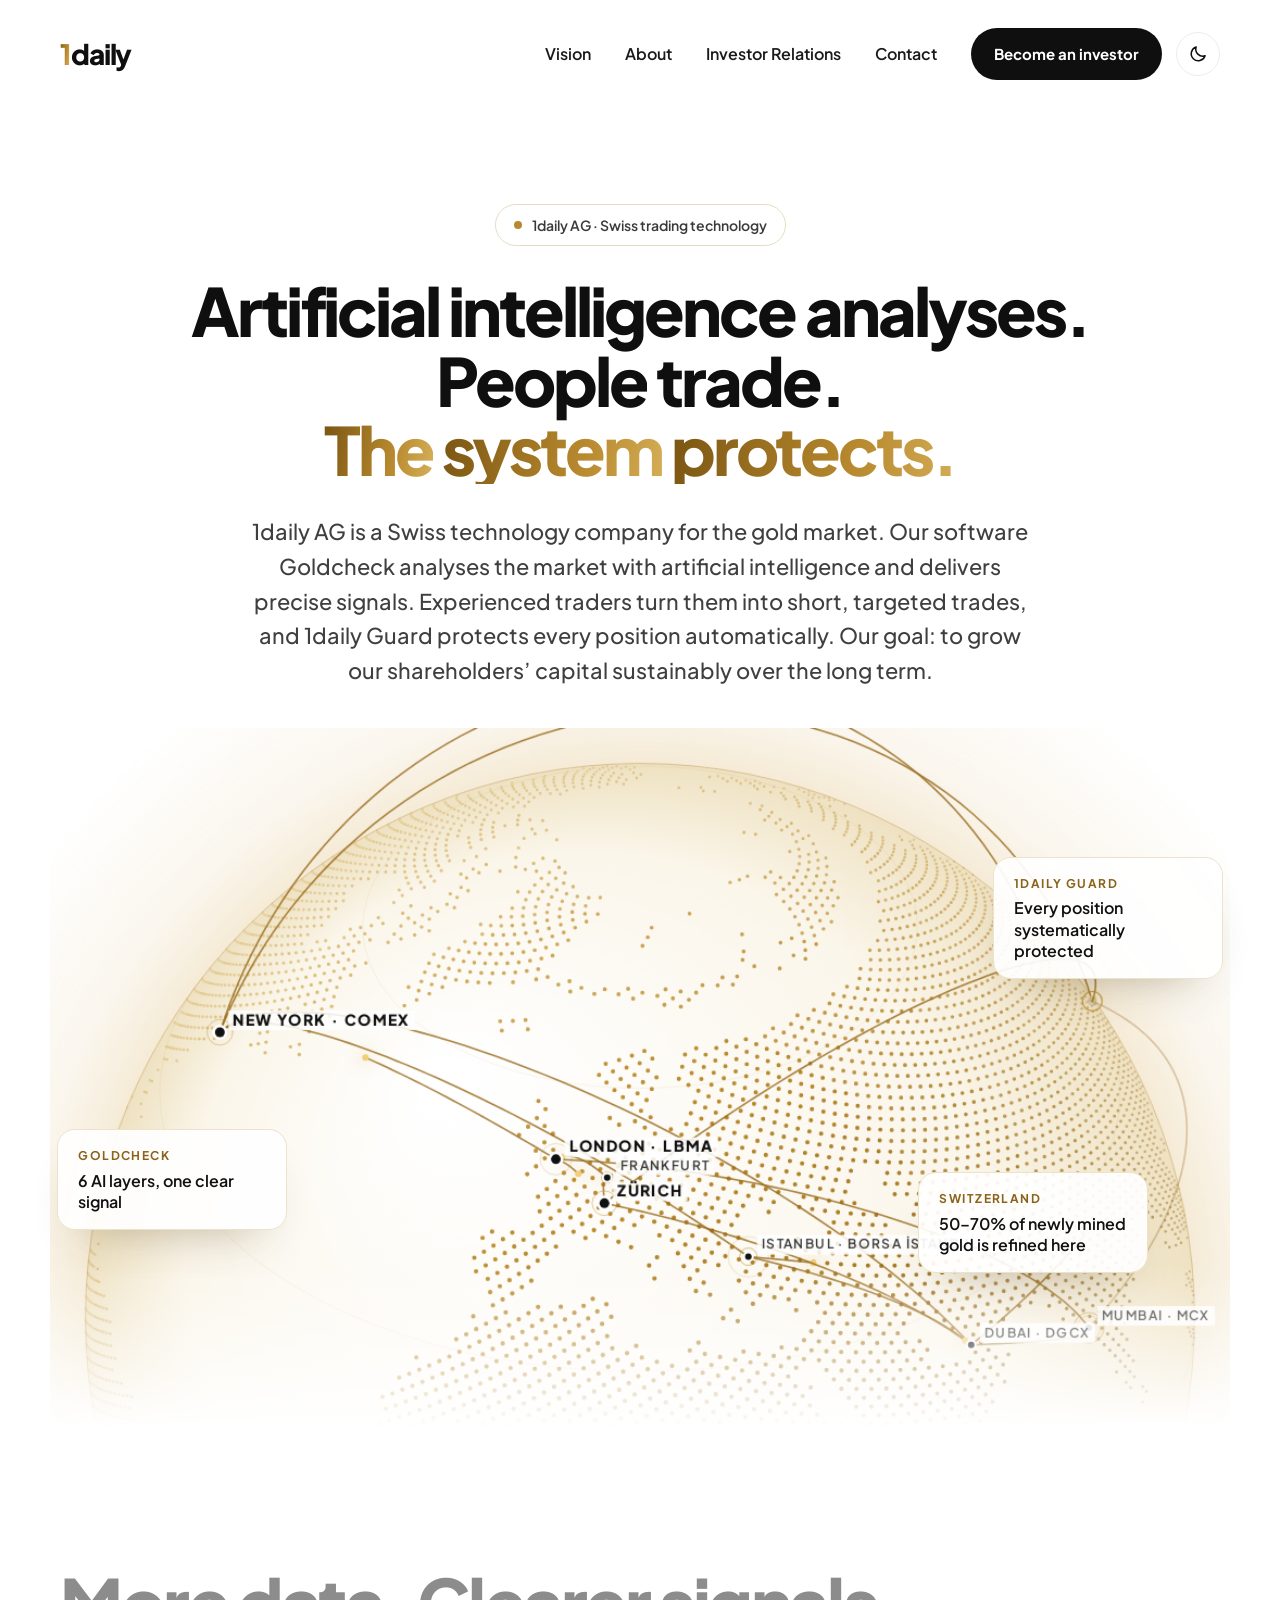
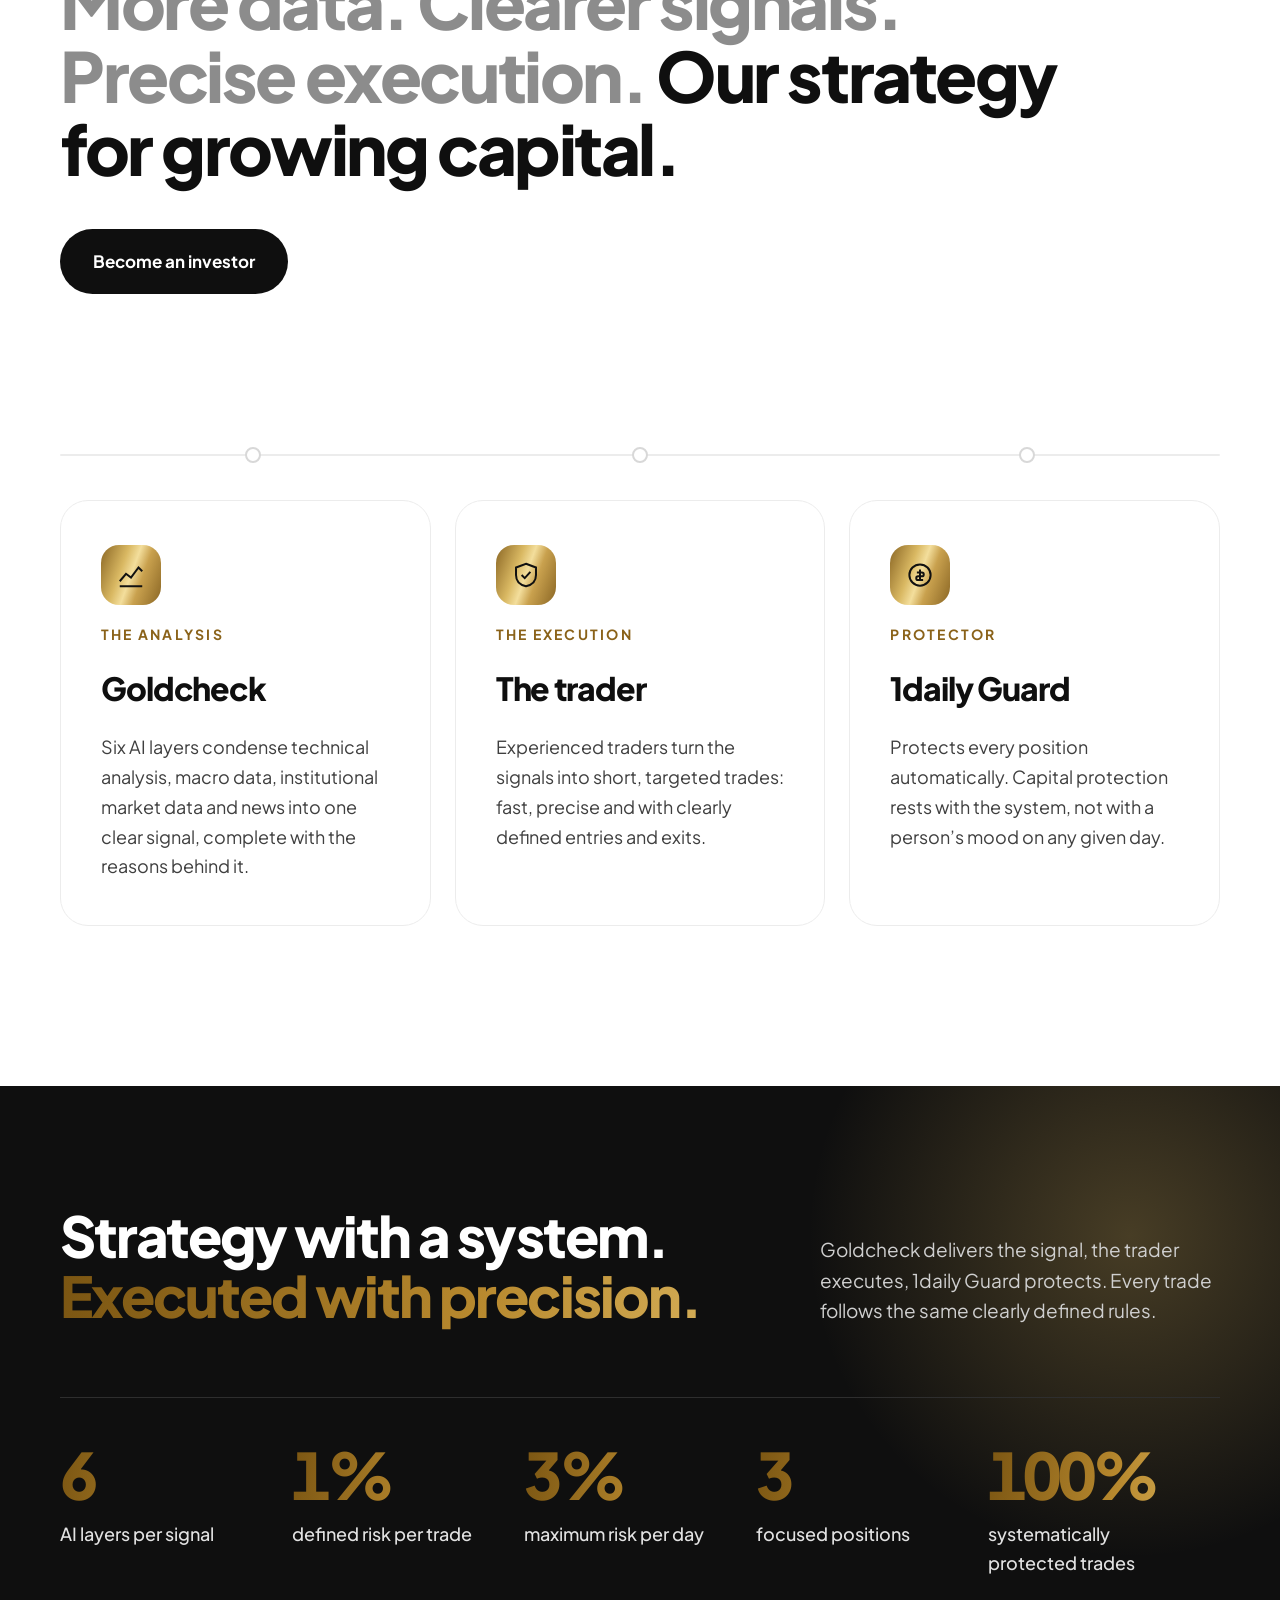
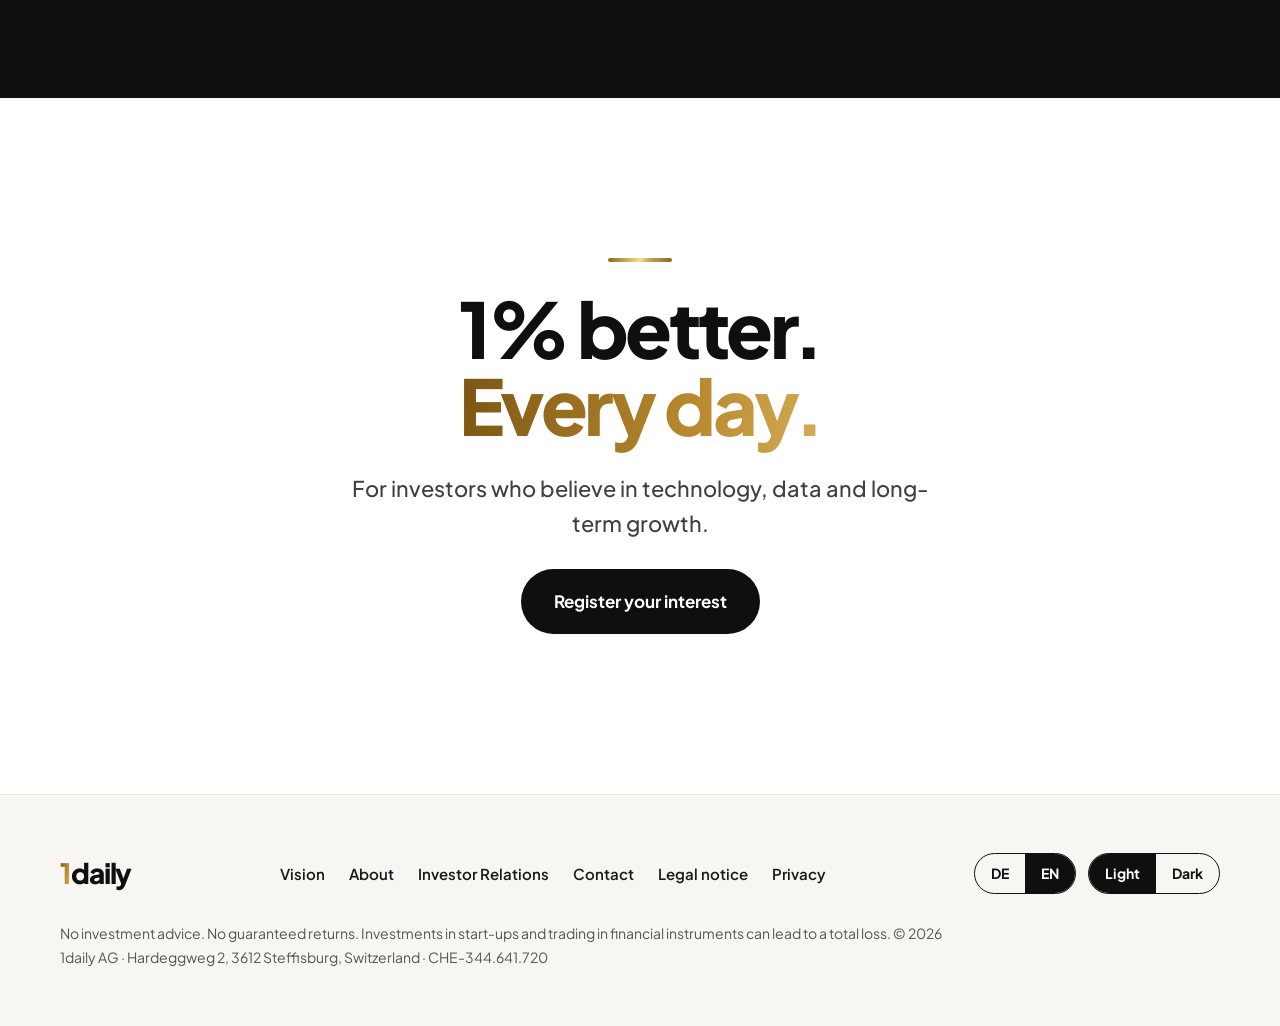
==== commit 8ab6f188: "Navigation «Investoren», Hinweis auf Businessplan samt Track-Record beim Formular Co-Authored-By: Cl" ====
--- a/index.html
+++ b/index.html
@@ -16,7 +16,7 @@
 <link rel="icon" href="assets/img/favicon.svg" type="image/svg+xml">
 <link rel="preload" href="assets/fonts/plus-jakarta-sans-latin-800-normal.woff2" as="font" type="font/woff2" crossorigin>
 <script>(function(){var d=document.documentElement,s=null;try{var q=new URLSearchParams(location.search).get("theme");if(q==="dark"||q==="light")localStorage.setItem("theme",q);s=localStorage.getItem("theme")}catch(e){}var dark=s?s==="dark":!!(window.matchMedia&&matchMedia("(prefers-color-scheme: dark)").matches);if(dark)d.setAttribute("data-theme","dark")})();</script>
-<link rel="stylesheet" href="assets/css/style.css?v=10">
+<link rel="stylesheet" href="assets/css/style.css?v=11">
 <link rel="stylesheet" href="assets/css/dark.css?v=2">
 <script>
 /* Spracherkennung: Deutsch ist Standard; ohne Deutsch im Browser → Englisch. Manuelle Wahl hat Vorrang. */
@@ -30,12 +30,12 @@
 <a class="skip" href="#main">Zum Inhalt springen</a>
 <header class="site-header"><div class="wrap">
 <a class="wordmark" href="index.html" aria-label="1daily AG, zur Startseite"><span class="gold">1</span>daily</a>
-<div class="hdr-right"><nav class="nav" aria-label="Hauptnavigation"><a class="nl" href="vision.html">Vision</a><a class="nl" href="ueber-uns.html">Über uns</a><a class="nl" href="investor-relations.html">Investor Relations</a><a class="nl" href="kontakt.html">Kontakt</a><a class="btn btn-dark btn-sm" href="investor-relations.html#form">Investor werden</a></nav>
+<div class="hdr-right"><nav class="nav" aria-label="Hauptnavigation"><a class="nl" href="vision.html">Vision</a><a class="nl" href="ueber-uns.html">Über uns</a><a class="nl" href="investor-relations.html">Investoren</a><a class="nl" href="kontakt.html">Kontakt</a><a class="btn btn-dark btn-sm" href="investor-relations.html#form">Investor werden</a></nav>
 <button class="theme-toggle" type="button" data-theme-toggle aria-label="Farbschema wechseln" title="Farbschema wechseln"><svg class="ic-moon" width="20" height="20" viewBox="0 0 24 24" fill="none" stroke="currentColor" stroke-width="1.8" stroke-linecap="round" stroke-linejoin="round" aria-hidden="true"><path d="M20.5 14.2A8.5 8.5 0 0 1 9.8 3.5a8.5 8.5 0 1 0 10.7 10.7z"/></svg><svg class="ic-sun" width="20" height="20" viewBox="0 0 24 24" fill="none" stroke="currentColor" stroke-width="1.8" stroke-linecap="round" aria-hidden="true"><circle cx="12" cy="12" r="4.2"/><path d="M12 2.5v2.2M12 19.3v2.2M4.6 4.6l1.6 1.6M17.8 17.8l1.6 1.6M2.5 12h2.2M19.3 12h2.2M4.6 19.4l1.6-1.6M17.8 6.2l1.6-1.6"/></svg></button><button class="burger" type="button" data-menu="open" aria-label="Menü öffnen" aria-expanded="false" aria-controls="mmenu"><svg width="28" height="28" viewBox="0 0 28 28" fill="none" stroke-width="2.2" stroke-linecap="round" aria-hidden="true"><defs><linearGradient id="bgold" x1="0" y1="0" x2="1" y2="0"><stop offset="0" stop-color="#8A6624"/><stop offset=".55" stop-color="#D9B862"/><stop offset="1" stop-color="#B8892E"/></linearGradient></defs><path stroke="url(#bgold)" d="M4 8h20M10 14h14M16 20h8"/></svg></button></div>
 </div></header>
 <div class="mmenu" id="mmenu" role="dialog" aria-modal="true" aria-label="Menü">
 <div class="mmenu-top"><a class="wordmark" href="index.html" aria-label="1daily AG, zur Startseite"><span class="gold">1</span>daily</a><button class="burger close" style="display:inline-flex" type="button" data-menu="close" aria-label="Menü schliessen"><svg width="22" height="22" viewBox="0 0 24 24" fill="none" stroke="#0F0F0F" stroke-width="2" stroke-linecap="round" aria-hidden="true"><path d="M6 6l12 12M18 6L6 18"/></svg></button></div>
-<nav aria-label="Mobile Navigation"><a href="vision.html">Vision<svg width="22" height="22" viewBox="0 0 24 24" fill="none" stroke="#8A6219" stroke-width="2" aria-hidden="true"><path d="M5 12h14M13 6l6 6-6 6"/></svg></a><a href="ueber-uns.html">Über uns<svg width="22" height="22" viewBox="0 0 24 24" fill="none" stroke="#8A6219" stroke-width="2" aria-hidden="true"><path d="M5 12h14M13 6l6 6-6 6"/></svg></a><a href="investor-relations.html">Investor Relations<svg width="22" height="22" viewBox="0 0 24 24" fill="none" stroke="#8A6219" stroke-width="2" aria-hidden="true"><path d="M5 12h14M13 6l6 6-6 6"/></svg></a><a href="kontakt.html">Kontakt<svg width="22" height="22" viewBox="0 0 24 24" fill="none" stroke="#8A6219" stroke-width="2" aria-hidden="true"><path d="M5 12h14M13 6l6 6-6 6"/></svg></a></nav>
+<nav aria-label="Mobile Navigation"><a href="vision.html">Vision<svg width="22" height="22" viewBox="0 0 24 24" fill="none" stroke="#8A6219" stroke-width="2" aria-hidden="true"><path d="M5 12h14M13 6l6 6-6 6"/></svg></a><a href="ueber-uns.html">Über uns<svg width="22" height="22" viewBox="0 0 24 24" fill="none" stroke="#8A6219" stroke-width="2" aria-hidden="true"><path d="M5 12h14M13 6l6 6-6 6"/></svg></a><a href="investor-relations.html">Investoren<svg width="22" height="22" viewBox="0 0 24 24" fill="none" stroke="#8A6219" stroke-width="2" aria-hidden="true"><path d="M5 12h14M13 6l6 6-6 6"/></svg></a><a href="kontakt.html">Kontakt<svg width="22" height="22" viewBox="0 0 24 24" fill="none" stroke="#8A6219" stroke-width="2" aria-hidden="true"><path d="M5 12h14M13 6l6 6-6 6"/></svg></a></nav>
 <div class="mmenu-bottom"><a class="btn btn-gold" href="investor-relations.html#form">Investor werden</a>
 <div class="lang" style="align-self:center" aria-label="Sprache"><a href="index.html" data-lang="de" hreflang="de" lang="de" aria-current="true">Deutsch</a><a href="en/index.html" data-lang="en" hreflang="en" lang="en">English</a></div>
 <small>1daily AG · Steffisburg, Schweiz</small></div>
@@ -73,7 +73,7 @@
 </main>
 <footer class="site-footer"><div class="wrap">
 <div class="foot-top"><a class="wordmark" href="index.html" aria-label="1daily AG, zur Startseite"><span class="gold">1</span>daily</a>
-<nav class="foot-nav" aria-label="Fusszeile"><a href="vision.html">Vision</a><a href="ueber-uns.html">Über uns</a><a href="investor-relations.html">Investor Relations</a><a href="kontakt.html">Kontakt</a><a href="kontakt.html#impressum">Impressum</a><a href="datenschutz.html">Datenschutz</a></nav>
+<nav class="foot-nav" aria-label="Fusszeile"><a href="vision.html">Vision</a><a href="ueber-uns.html">Über uns</a><a href="investor-relations.html">Investoren</a><a href="kontakt.html">Kontakt</a><a href="kontakt.html#impressum">Impressum</a><a href="datenschutz.html">Datenschutz</a></nav>
 <div class="foot-switch"><div class="lang" role="group" aria-label="Sprache wählen"><a href="index.html" data-lang="de" hreflang="de" lang="de" aria-current="true">DE</a><a href="en/index.html" data-lang="en" hreflang="en" lang="en">EN</a></div><div class="lang theme-seg" role="group" aria-label="Farbschema"><button type="button" data-theme-set="light">Hell</button><button type="button" data-theme-set="dark">Dunkel</button></div></div></div>
 <p class="foot-legal">Keine Anlageberatung. Keine Renditegarantie. Investitionen in Jungunternehmen und der Handel mit Finanzinstrumenten können zum Totalverlust führen. © 2026 1daily AG · Hardeggweg 2, 3612 Steffisburg, Schweiz · CHE-344.641.720</p>
 </div></footer>
--- a/assets/css/style.css
+++ b/assets/css/style.css
@@ -300,3 +300,6 @@
 html[data-theme="dark"] .theme-seg button[aria-pressed="true"]{color:#0A0A0A}
 html.theme-anim,html.theme-anim *{transition:background-color .45s ease,color .45s ease,border-color .45s ease!important}
 @media (max-width:860px){.hdr-right{gap:6px}.theme-toggle{width:42px;height:42px;border:0}}
+.ir-docs{list-style:none;margin:0;padding:0;display:flex;flex-direction:column;gap:12px}
+.ir-docs li{display:flex;align-items:center;gap:12px;font-size:17px;font-weight:600;color:var(--ink)}
+.ir-docs svg{flex:none;width:30px;height:30px;padding:6px;border-radius:50%;background:var(--gold-bg);color:#111}
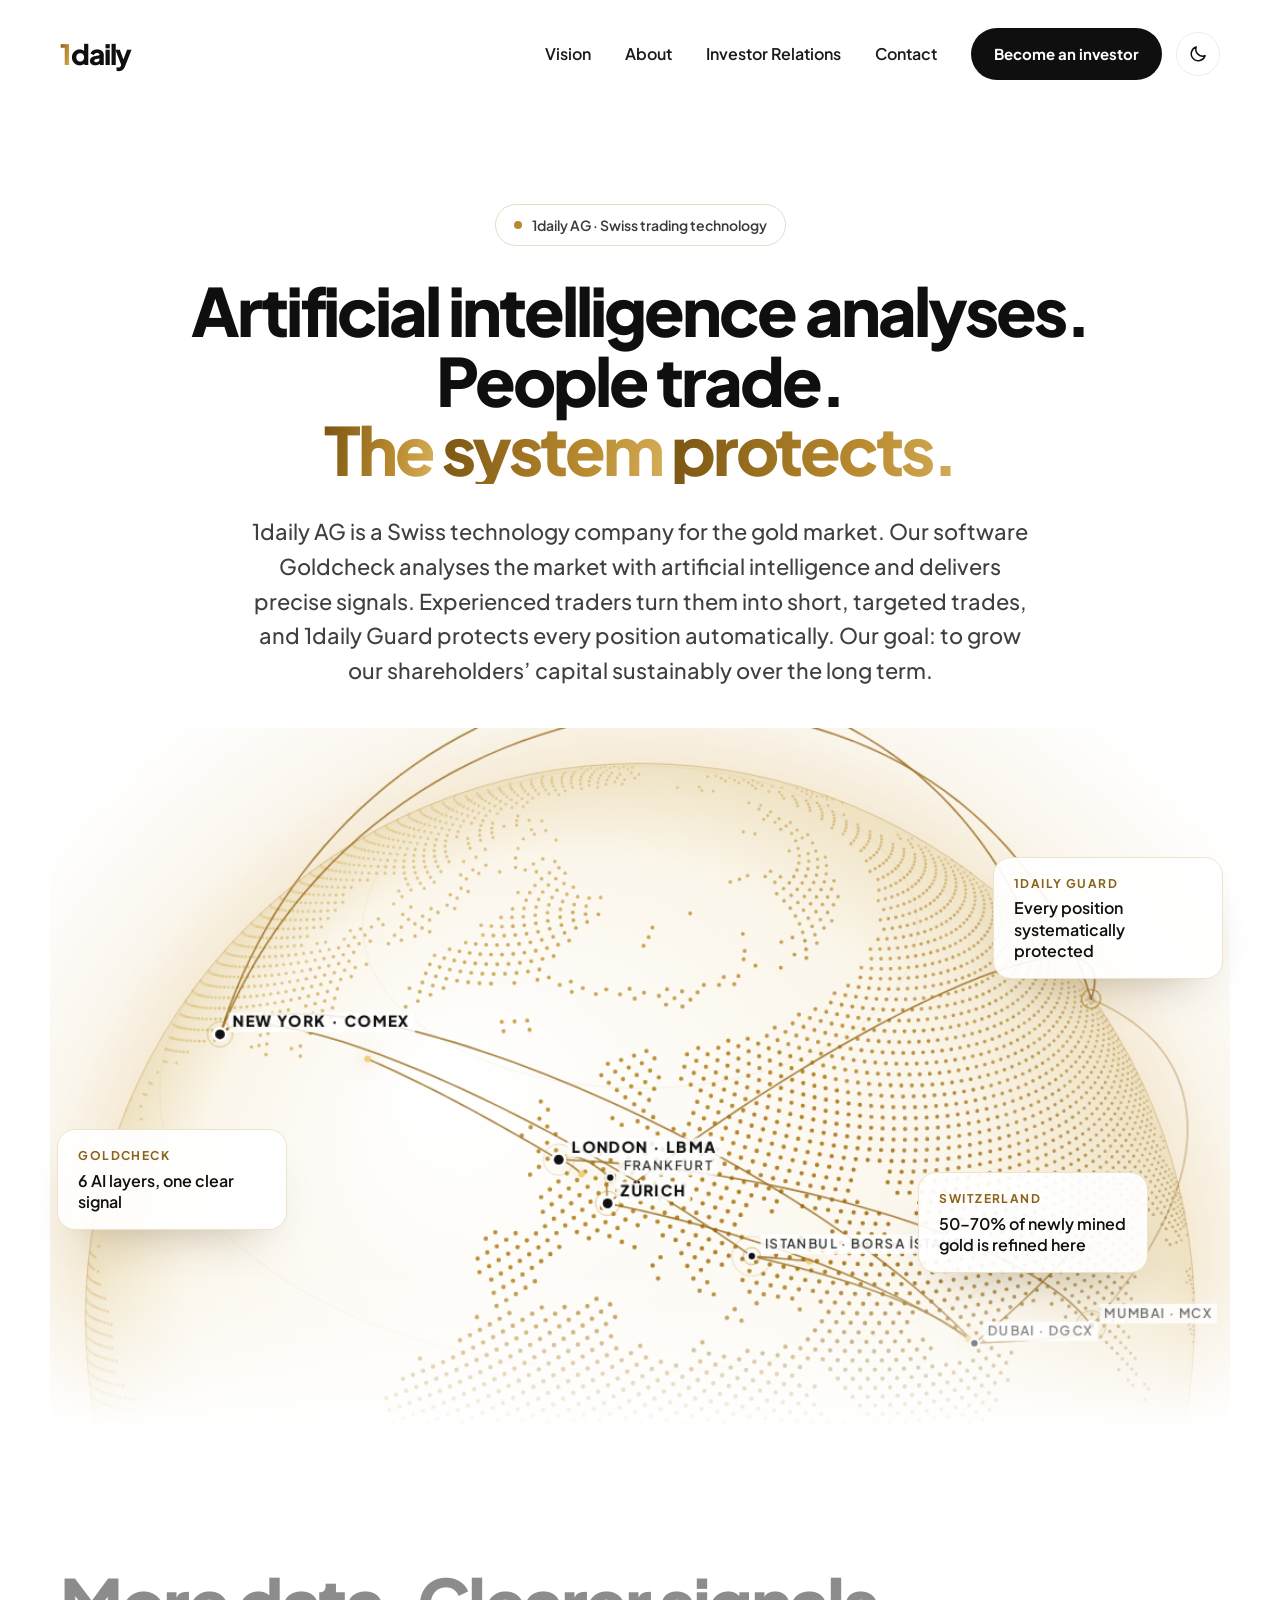
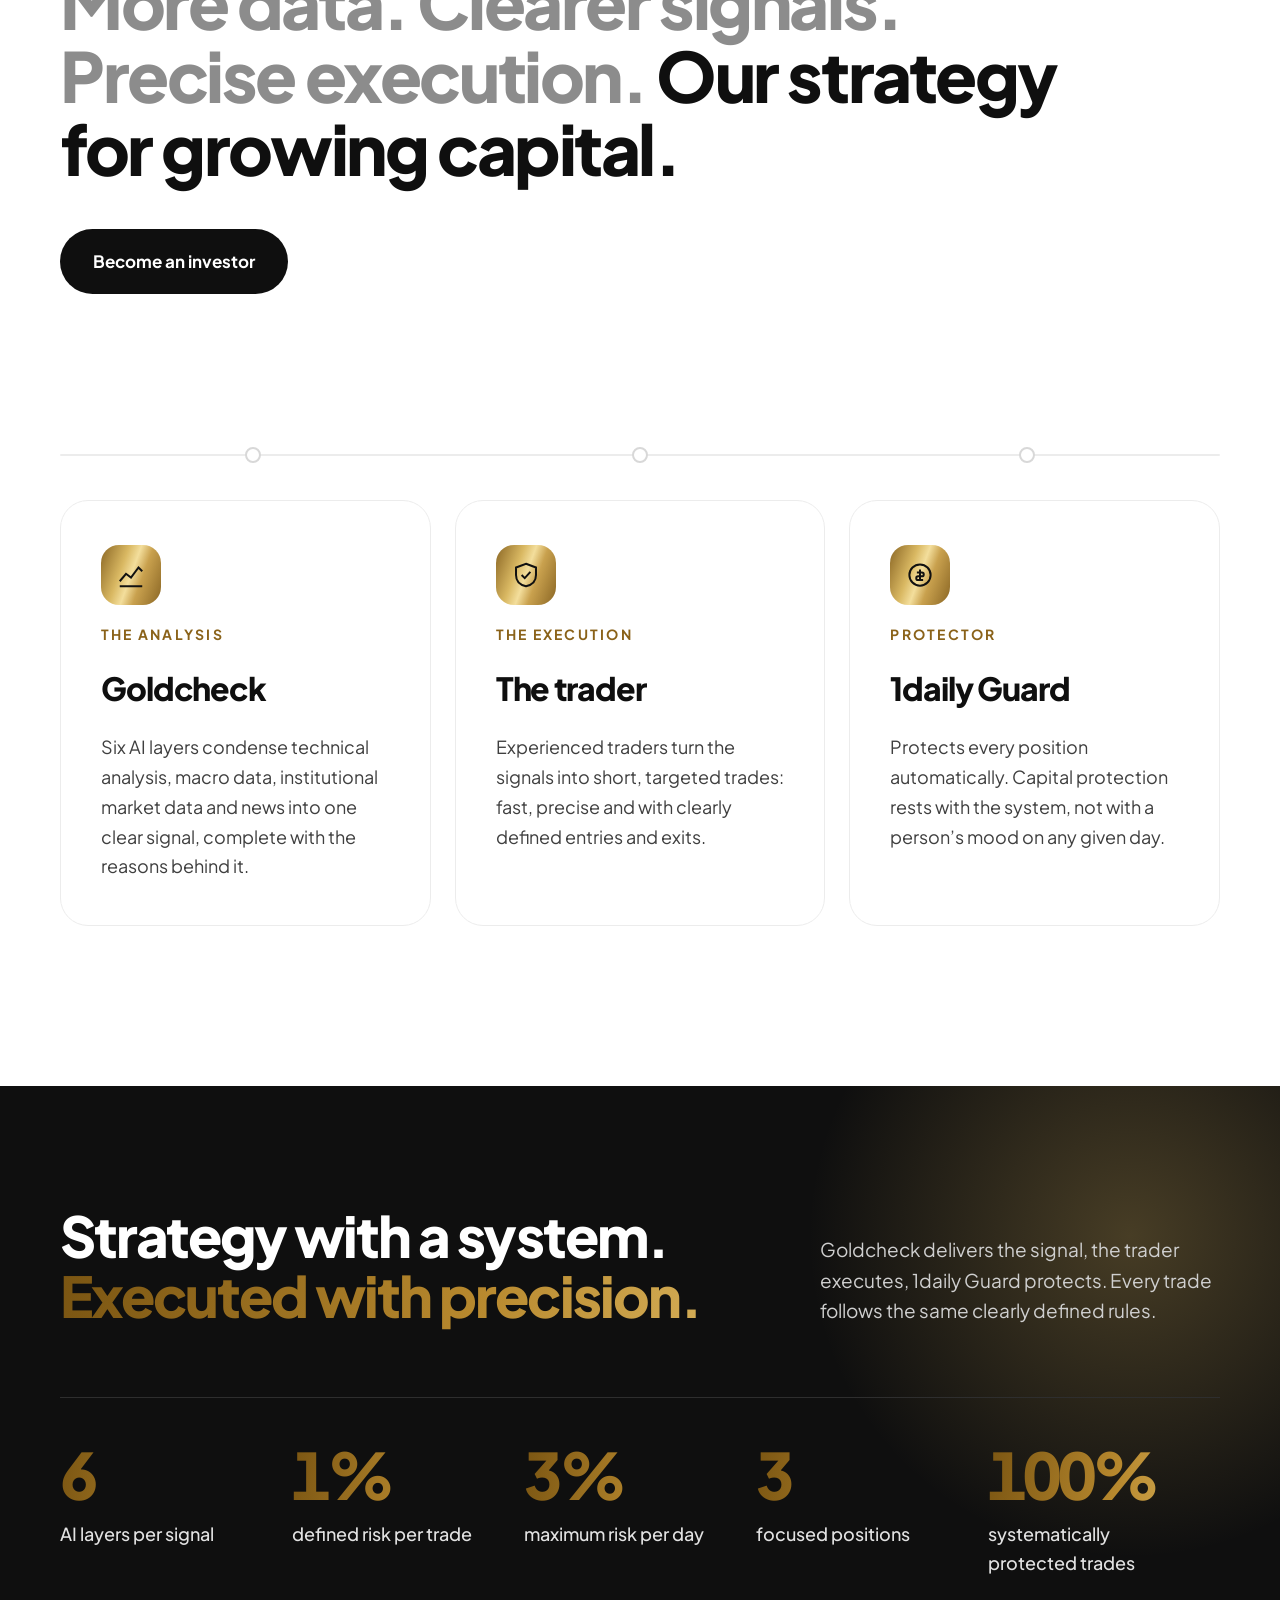
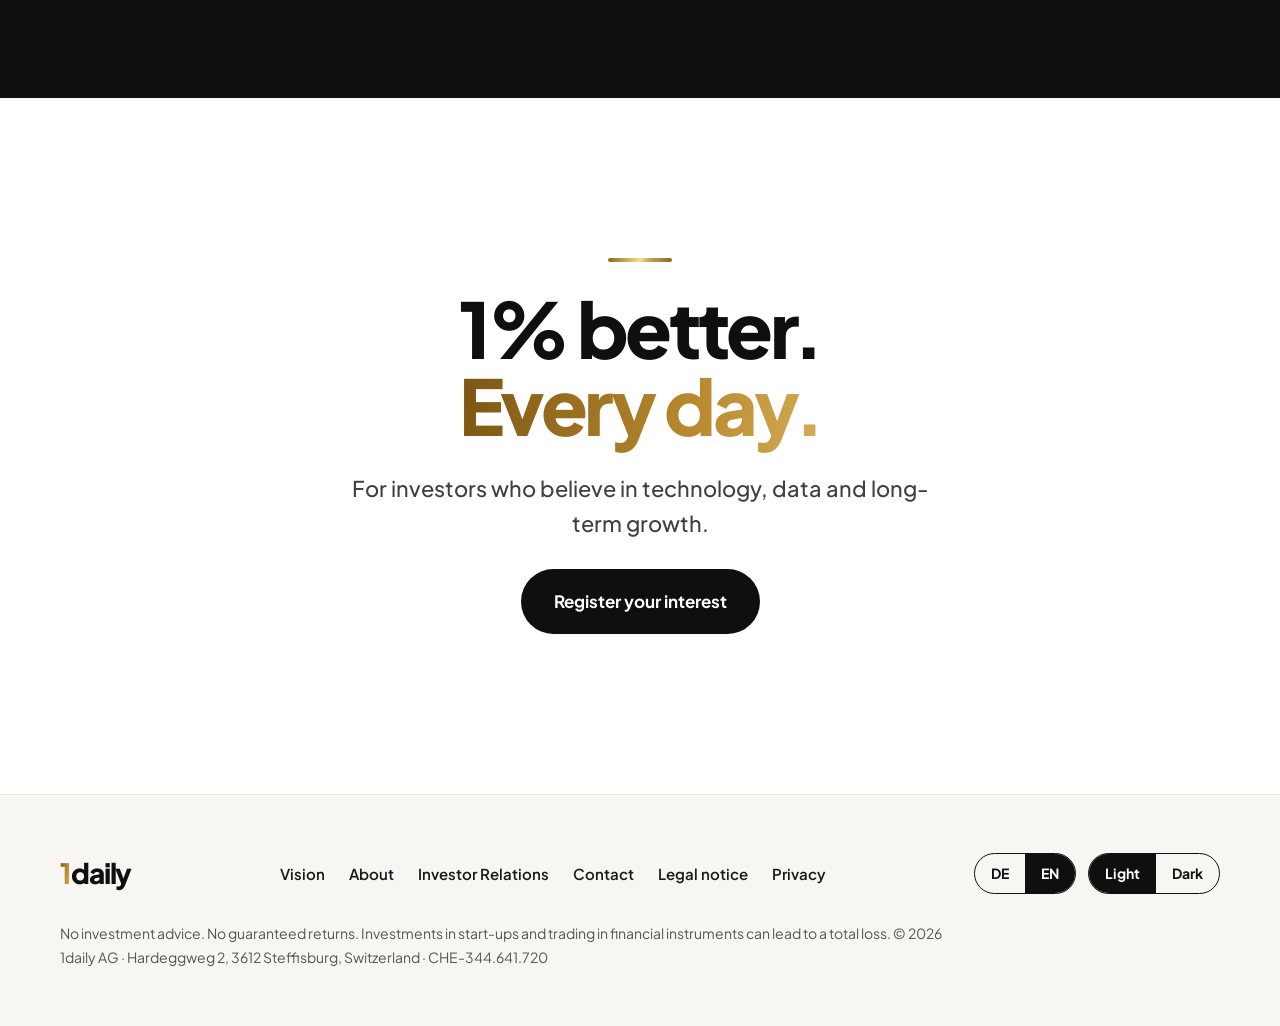
==== commit 6c0b969a: "Impressum/Faktenraster: 3 Spalten am Desktop, kein Überlappen der LEI Co-Authored-By: Claude Opus 5." ====
--- a/index.html
+++ b/index.html
@@ -16,7 +16,7 @@
 <link rel="icon" href="assets/img/favicon.svg" type="image/svg+xml">
 <link rel="preload" href="assets/fonts/plus-jakarta-sans-latin-800-normal.woff2" as="font" type="font/woff2" crossorigin>
 <script>(function(){var d=document.documentElement,s=null;try{var q=new URLSearchParams(location.search).get("theme");if(q==="dark"||q==="light")localStorage.setItem("theme",q);s=localStorage.getItem("theme")}catch(e){}var dark=s?s==="dark":!!(window.matchMedia&&matchMedia("(prefers-color-scheme: dark)").matches);if(dark)d.setAttribute("data-theme","dark")})();</script>
-<link rel="stylesheet" href="assets/css/style.css?v=11">
+<link rel="stylesheet" href="assets/css/style.css?v=12">
 <link rel="stylesheet" href="assets/css/dark.css?v=2">
 <script>
 /* Spracherkennung: Deutsch ist Standard; ohne Deutsch im Browser → Englisch. Manuelle Wahl hat Vorrang. */
--- a/assets/css/style.css
+++ b/assets/css/style.css
@@ -303,3 +303,10 @@
 .ir-docs{list-style:none;margin:0;padding:0;display:flex;flex-direction:column;gap:12px}
 .ir-docs li{display:flex;align-items:center;gap:12px;font-size:17px;font-weight:600;color:var(--ink)}
 .ir-docs svg{flex:none;width:30px;height:30px;padding:6px;border-radius:50%;background:var(--gold-bg);color:#111}
+
+/* Faktenraster (Impressum, Über uns): 3 Spalten Desktop, 2 Tablet, 1 Handy */
+.facts{grid-template-columns:repeat(3,minmax(0,1fr));column-gap:40px}
+.facts>div{padding:28px 0}
+.facts dd{overflow-wrap:anywhere;font-variant-numeric:tabular-nums}
+@media (max-width:1000px){.facts{grid-template-columns:repeat(2,minmax(0,1fr))}}
+@media (max-width:600px){.facts{grid-template-columns:1fr}.facts>div{padding:20px 0}}
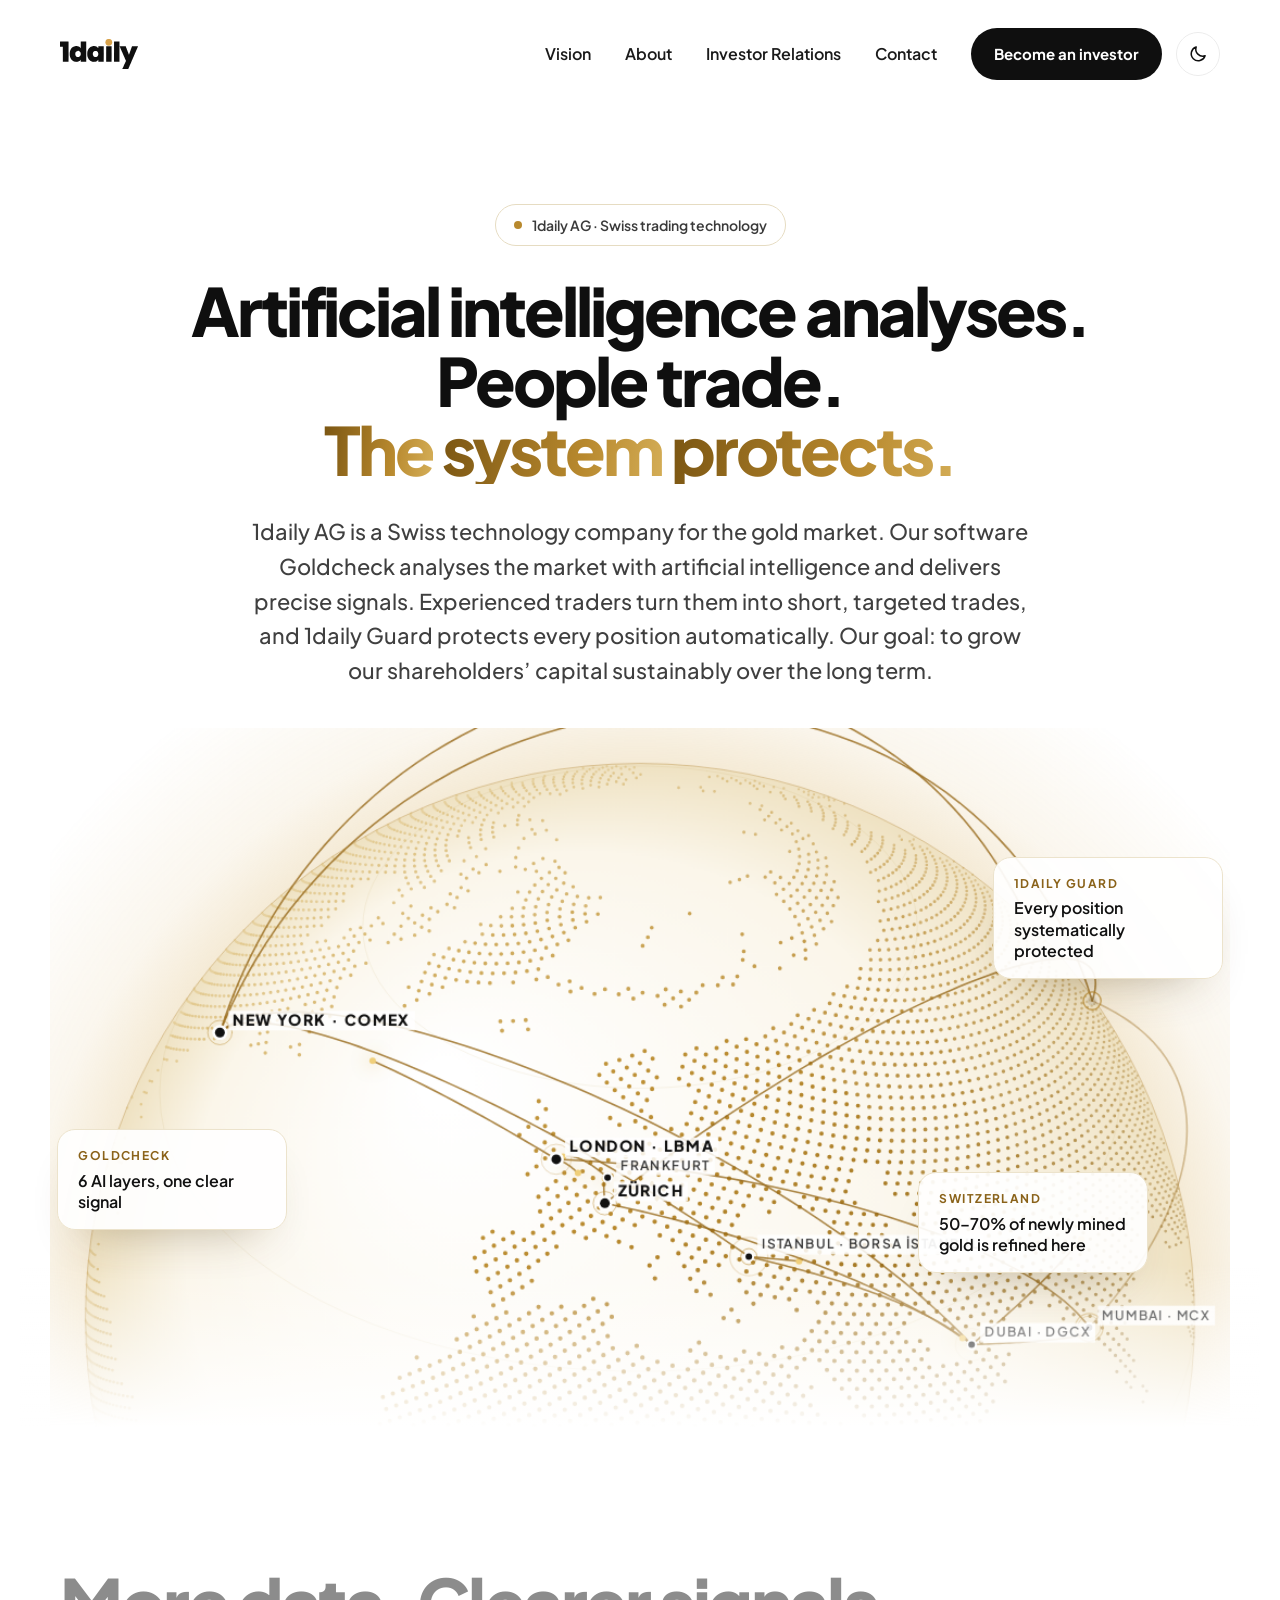
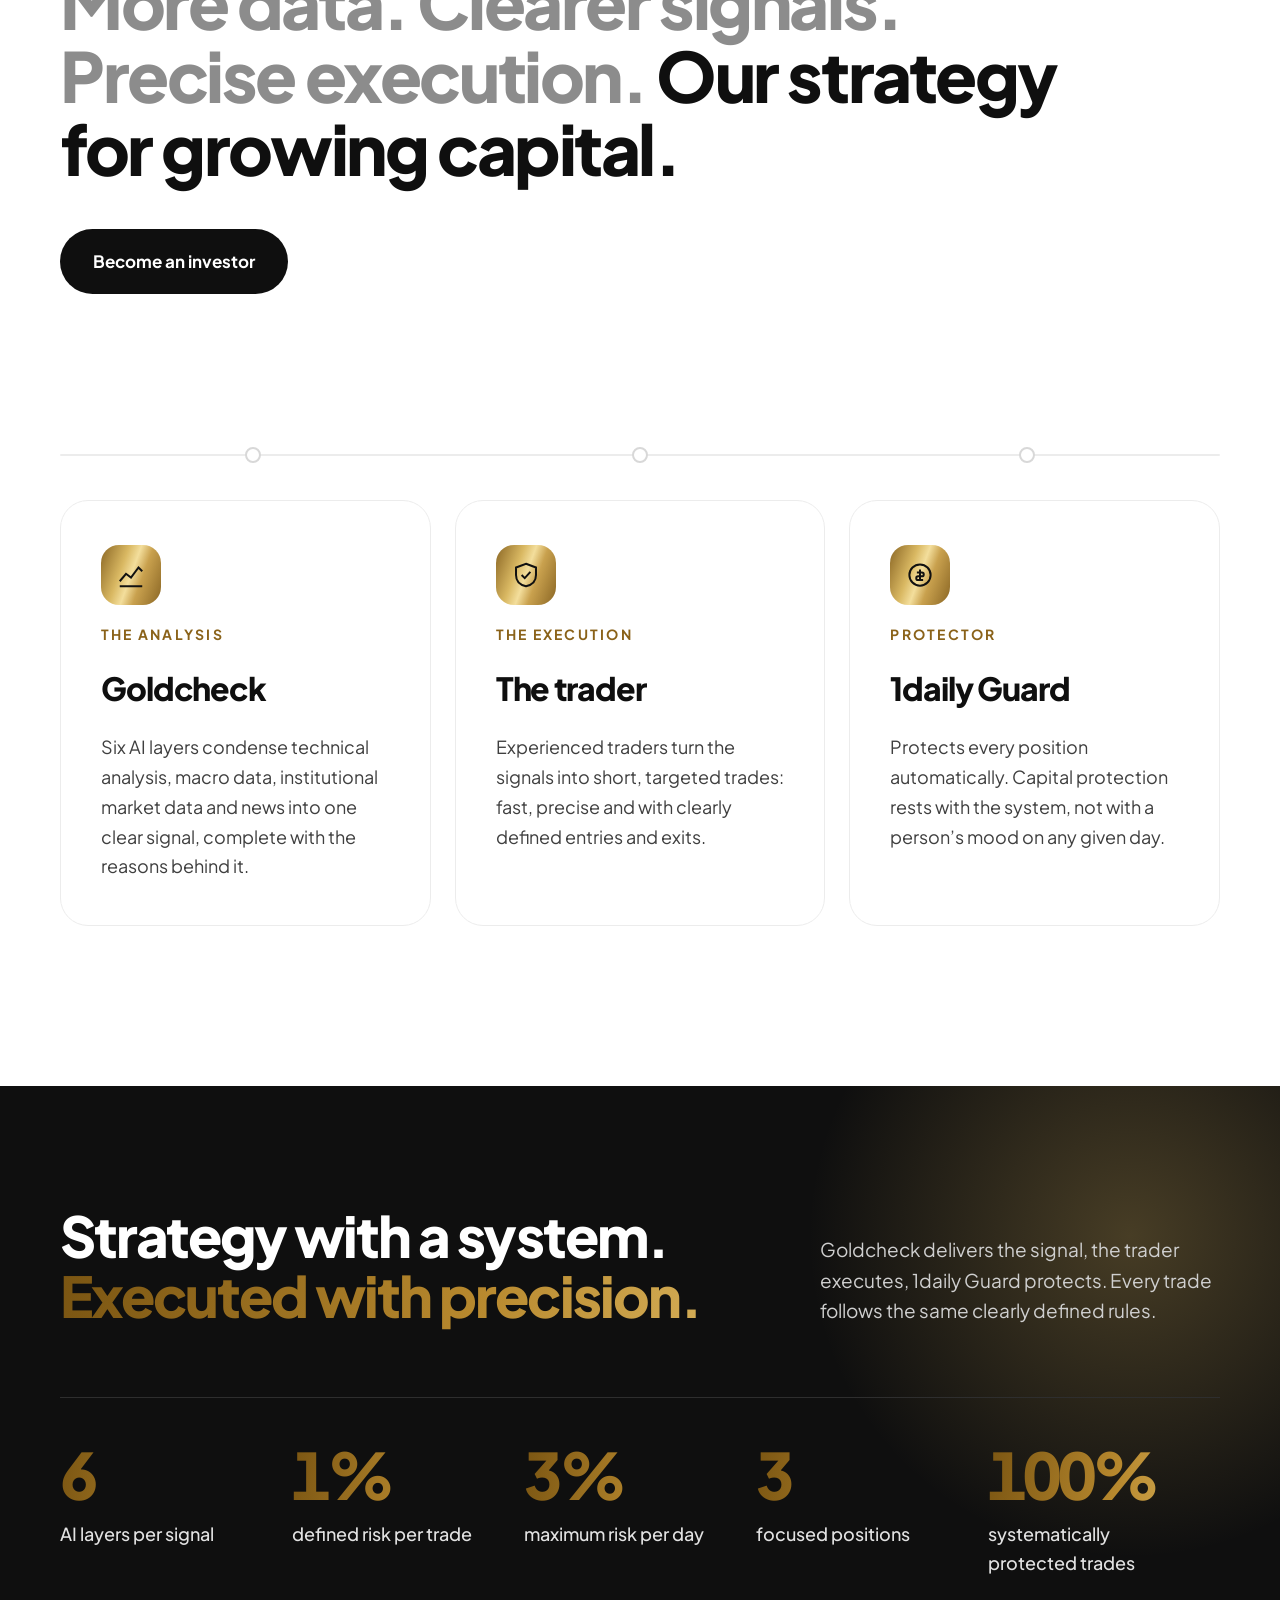
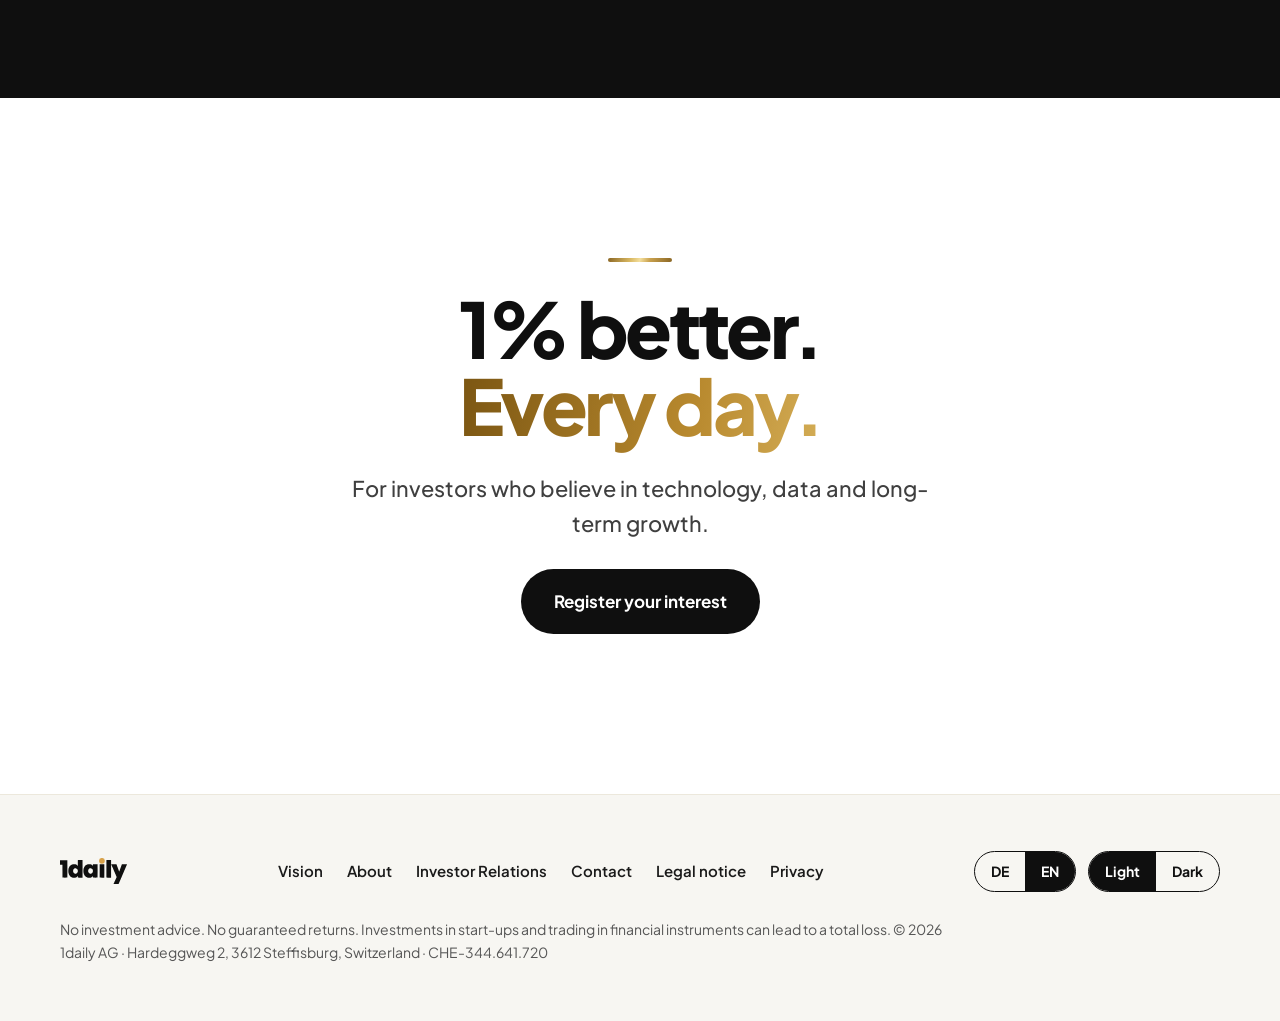
==== commit a433ceb2: "Original-Logo als Vektor (hell/dunkel), neues App-Icon, Favicons und Link-Vorschaubild Co-Authored-B" ====
--- a/index.html
+++ b/index.html
@@ -9,14 +9,20 @@
 <meta property="og:title" content="1daily AG | Schweizer Handelstechnologie für den Goldmarkt">
 <meta property="og:description" content="Die 1daily AG verbindet künstliche Intelligenz, erfahrene Trader und systematischen Kapitalschutz für langfristiges, nachhaltiges Kapitalwachstum am Goldmarkt.">
 <meta property="og:locale" content="de_CH">
+<meta property="og:image" content="https://schmid-business-solutions.github.io/1daily-website/assets/img/og-image.jpg">
+<meta property="og:image:width" content="1200">
+<meta property="og:image:height" content="630">
+<meta name="twitter:card" content="summary_large_image">
 <meta name="theme-color" content="#FFFFFF">
 <link rel="alternate" hreflang="de" href="index.html">
 <link rel="alternate" hreflang="en" href="en/index.html">
 <link rel="alternate" hreflang="x-default" href="index.html">
 <link rel="icon" href="assets/img/favicon.svg" type="image/svg+xml">
+<link rel="icon" href="assets/img/favicon-32.png" sizes="32x32" type="image/png">
+<link rel="apple-touch-icon" href="assets/img/apple-touch-icon.png">
 <link rel="preload" href="assets/fonts/plus-jakarta-sans-latin-800-normal.woff2" as="font" type="font/woff2" crossorigin>
 <script>(function(){var d=document.documentElement,s=null;try{var q=new URLSearchParams(location.search).get("theme");if(q==="dark"||q==="light")localStorage.setItem("theme",q);s=localStorage.getItem("theme")}catch(e){}var dark=s?s==="dark":!!(window.matchMedia&&matchMedia("(prefers-color-scheme: dark)").matches);if(dark)d.setAttribute("data-theme","dark")})();</script>
-<link rel="stylesheet" href="assets/css/style.css?v=12">
+<link rel="stylesheet" href="assets/css/style.css?v=13">
 <link rel="stylesheet" href="assets/css/dark.css?v=2">
 <script>
 /* Spracherkennung: Deutsch ist Standard; ohne Deutsch im Browser → Englisch. Manuelle Wahl hat Vorrang. */
@@ -29,12 +35,12 @@
 <body>
 <a class="skip" href="#main">Zum Inhalt springen</a>
 <header class="site-header"><div class="wrap">
-<a class="wordmark" href="index.html" aria-label="1daily AG, zur Startseite"><span class="gold">1</span>daily</a>
+<a class="wordmark" href="index.html" aria-label="1daily AG, zur Startseite"><img class="logo logo-l" src="assets/img/logo-1daily.svg" alt="" width="78" height="30"><img class="logo logo-d" src="assets/img/logo-1daily-white.svg" alt="" width="78" height="30"></a>
 <div class="hdr-right"><nav class="nav" aria-label="Hauptnavigation"><a class="nl" href="vision.html">Vision</a><a class="nl" href="ueber-uns.html">Über uns</a><a class="nl" href="investor-relations.html">Investoren</a><a class="nl" href="kontakt.html">Kontakt</a><a class="btn btn-dark btn-sm" href="investor-relations.html#form">Investor werden</a></nav>
 <button class="theme-toggle" type="button" data-theme-toggle aria-label="Farbschema wechseln" title="Farbschema wechseln"><svg class="ic-moon" width="20" height="20" viewBox="0 0 24 24" fill="none" stroke="currentColor" stroke-width="1.8" stroke-linecap="round" stroke-linejoin="round" aria-hidden="true"><path d="M20.5 14.2A8.5 8.5 0 0 1 9.8 3.5a8.5 8.5 0 1 0 10.7 10.7z"/></svg><svg class="ic-sun" width="20" height="20" viewBox="0 0 24 24" fill="none" stroke="currentColor" stroke-width="1.8" stroke-linecap="round" aria-hidden="true"><circle cx="12" cy="12" r="4.2"/><path d="M12 2.5v2.2M12 19.3v2.2M4.6 4.6l1.6 1.6M17.8 17.8l1.6 1.6M2.5 12h2.2M19.3 12h2.2M4.6 19.4l1.6-1.6M17.8 6.2l1.6-1.6"/></svg></button><button class="burger" type="button" data-menu="open" aria-label="Menü öffnen" aria-expanded="false" aria-controls="mmenu"><svg width="28" height="28" viewBox="0 0 28 28" fill="none" stroke-width="2.2" stroke-linecap="round" aria-hidden="true"><defs><linearGradient id="bgold" x1="0" y1="0" x2="1" y2="0"><stop offset="0" stop-color="#8A6624"/><stop offset=".55" stop-color="#D9B862"/><stop offset="1" stop-color="#B8892E"/></linearGradient></defs><path stroke="url(#bgold)" d="M4 8h20M10 14h14M16 20h8"/></svg></button></div>
 </div></header>
 <div class="mmenu" id="mmenu" role="dialog" aria-modal="true" aria-label="Menü">
-<div class="mmenu-top"><a class="wordmark" href="index.html" aria-label="1daily AG, zur Startseite"><span class="gold">1</span>daily</a><button class="burger close" style="display:inline-flex" type="button" data-menu="close" aria-label="Menü schliessen"><svg width="22" height="22" viewBox="0 0 24 24" fill="none" stroke="#0F0F0F" stroke-width="2" stroke-linecap="round" aria-hidden="true"><path d="M6 6l12 12M18 6L6 18"/></svg></button></div>
+<div class="mmenu-top"><a class="wordmark" href="index.html" aria-label="1daily AG, zur Startseite"><img class="logo logo-l" src="assets/img/logo-1daily.svg" alt="" width="78" height="30"><img class="logo logo-d" src="assets/img/logo-1daily-white.svg" alt="" width="78" height="30"></a><button class="burger close" style="display:inline-flex" type="button" data-menu="close" aria-label="Menü schliessen"><svg width="22" height="22" viewBox="0 0 24 24" fill="none" stroke="#0F0F0F" stroke-width="2" stroke-linecap="round" aria-hidden="true"><path d="M6 6l12 12M18 6L6 18"/></svg></button></div>
 <nav aria-label="Mobile Navigation"><a href="vision.html">Vision<svg width="22" height="22" viewBox="0 0 24 24" fill="none" stroke="#8A6219" stroke-width="2" aria-hidden="true"><path d="M5 12h14M13 6l6 6-6 6"/></svg></a><a href="ueber-uns.html">Über uns<svg width="22" height="22" viewBox="0 0 24 24" fill="none" stroke="#8A6219" stroke-width="2" aria-hidden="true"><path d="M5 12h14M13 6l6 6-6 6"/></svg></a><a href="investor-relations.html">Investoren<svg width="22" height="22" viewBox="0 0 24 24" fill="none" stroke="#8A6219" stroke-width="2" aria-hidden="true"><path d="M5 12h14M13 6l6 6-6 6"/></svg></a><a href="kontakt.html">Kontakt<svg width="22" height="22" viewBox="0 0 24 24" fill="none" stroke="#8A6219" stroke-width="2" aria-hidden="true"><path d="M5 12h14M13 6l6 6-6 6"/></svg></a></nav>
 <div class="mmenu-bottom"><a class="btn btn-gold" href="investor-relations.html#form">Investor werden</a>
 <div class="lang" style="align-self:center" aria-label="Sprache"><a href="index.html" data-lang="de" hreflang="de" lang="de" aria-current="true">Deutsch</a><a href="en/index.html" data-lang="en" hreflang="en" lang="en">English</a></div>
@@ -72,7 +78,7 @@
 </section>
 </main>
 <footer class="site-footer"><div class="wrap">
-<div class="foot-top"><a class="wordmark" href="index.html" aria-label="1daily AG, zur Startseite"><span class="gold">1</span>daily</a>
+<div class="foot-top"><a class="wordmark" href="index.html" aria-label="1daily AG, zur Startseite"><img class="logo logo-l" src="assets/img/logo-1daily.svg" alt="" width="78" height="30"><img class="logo logo-d" src="assets/img/logo-1daily-white.svg" alt="" width="78" height="30"></a>
 <nav class="foot-nav" aria-label="Fusszeile"><a href="vision.html">Vision</a><a href="ueber-uns.html">Über uns</a><a href="investor-relations.html">Investoren</a><a href="kontakt.html">Kontakt</a><a href="kontakt.html#impressum">Impressum</a><a href="datenschutz.html">Datenschutz</a></nav>
 <div class="foot-switch"><div class="lang" role="group" aria-label="Sprache wählen"><a href="index.html" data-lang="de" hreflang="de" lang="de" aria-current="true">DE</a><a href="en/index.html" data-lang="en" hreflang="en" lang="en">EN</a></div><div class="lang theme-seg" role="group" aria-label="Farbschema"><button type="button" data-theme-set="light">Hell</button><button type="button" data-theme-set="dark">Dunkel</button></div></div></div>
 <p class="foot-legal">Keine Anlageberatung. Keine Renditegarantie. Investitionen in Jungunternehmen und der Handel mit Finanzinstrumenten können zum Totalverlust führen. © 2026 1daily AG · Hardeggweg 2, 3612 Steffisburg, Schweiz · CHE-344.641.720</p>
--- a/assets/css/style.css
+++ b/assets/css/style.css
@@ -310,3 +310,12 @@
 .facts dd{overflow-wrap:anywhere;font-variant-numeric:tabular-nums}
 @media (max-width:1000px){.facts{grid-template-columns:repeat(2,minmax(0,1fr))}}
 @media (max-width:600px){.facts{grid-template-columns:1fr}.facts>div{padding:20px 0}}
+
+/* Logo (Wortmarke) – hell/dunkel */
+.wordmark{display:inline-flex;align-items:center;line-height:0}
+.wordmark .logo{height:30px;width:auto;display:block}
+.wordmark .logo-d{display:none}
+html[data-theme="dark"] .wordmark .logo-l{display:none}
+html[data-theme="dark"] .wordmark .logo-d{display:block}
+.site-footer .wordmark .logo{height:26px}
+@media (max-width:860px){.wordmark .logo{height:27px}}
